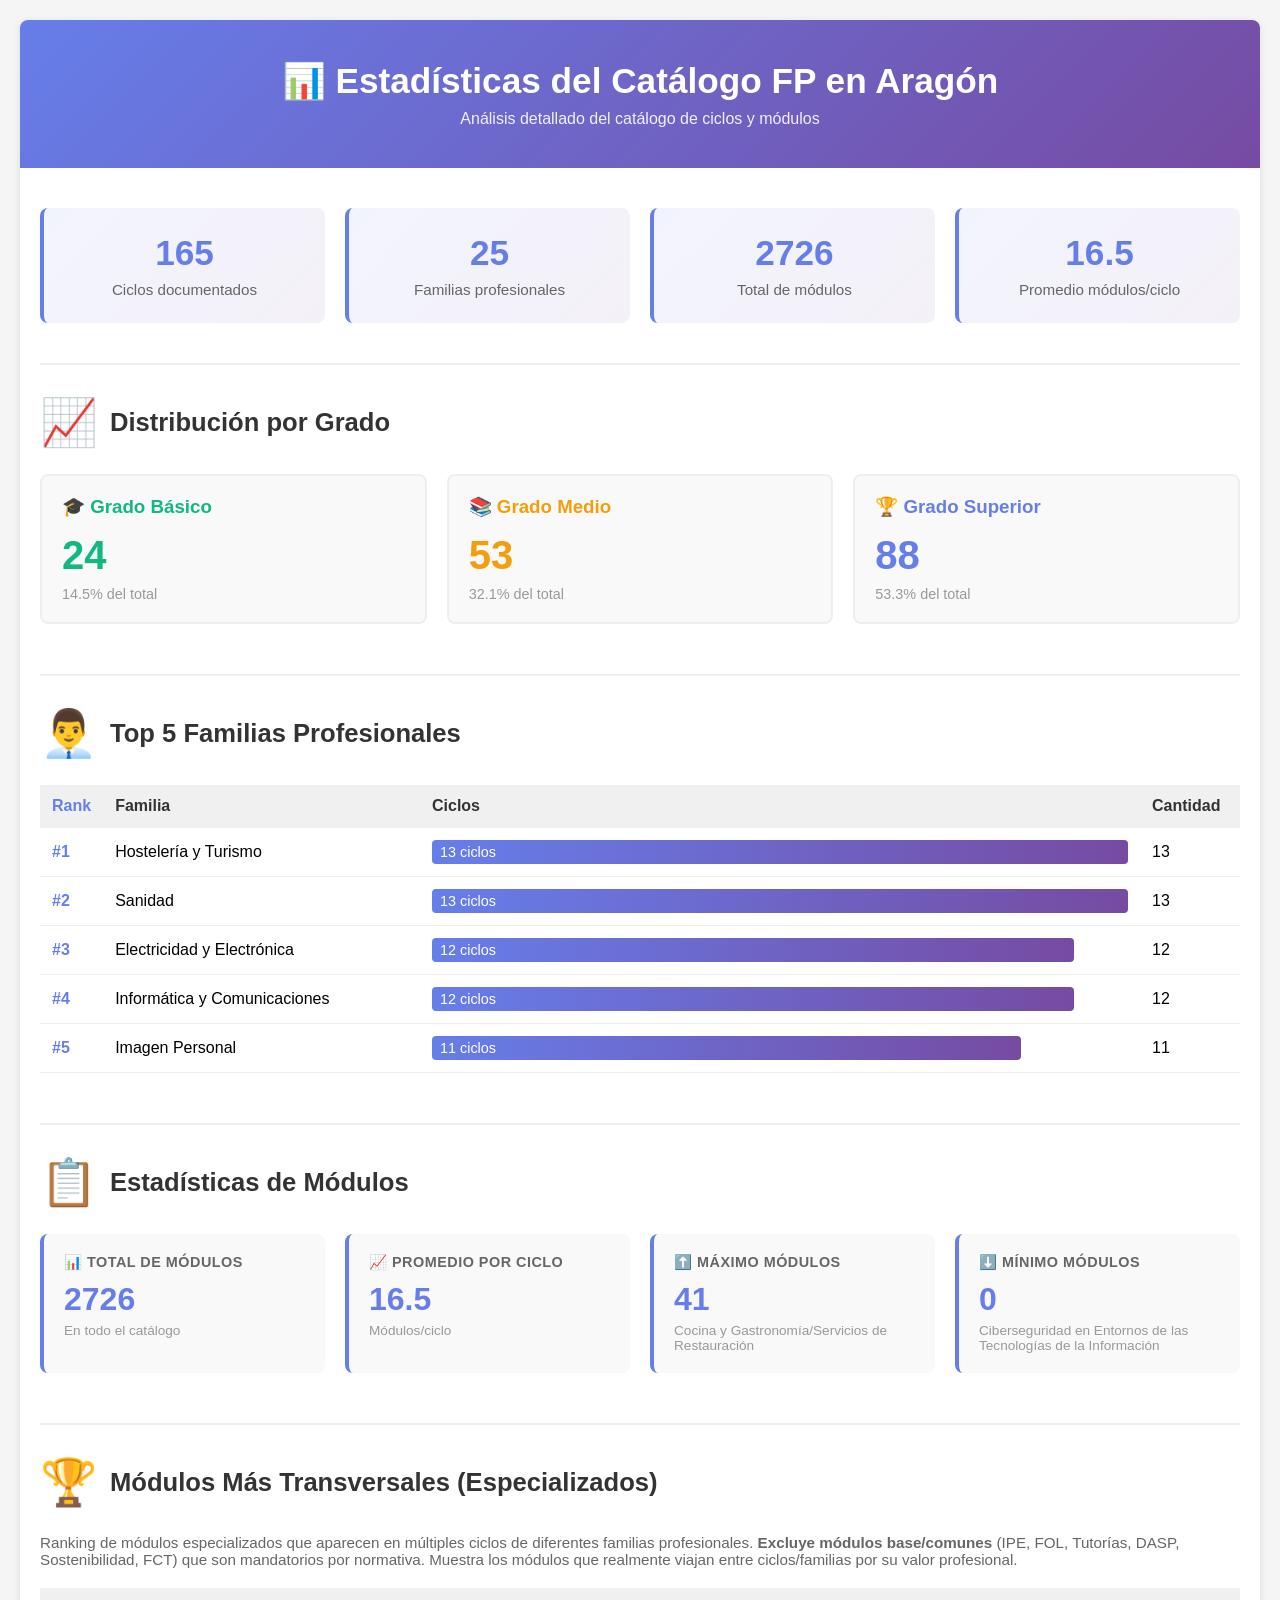
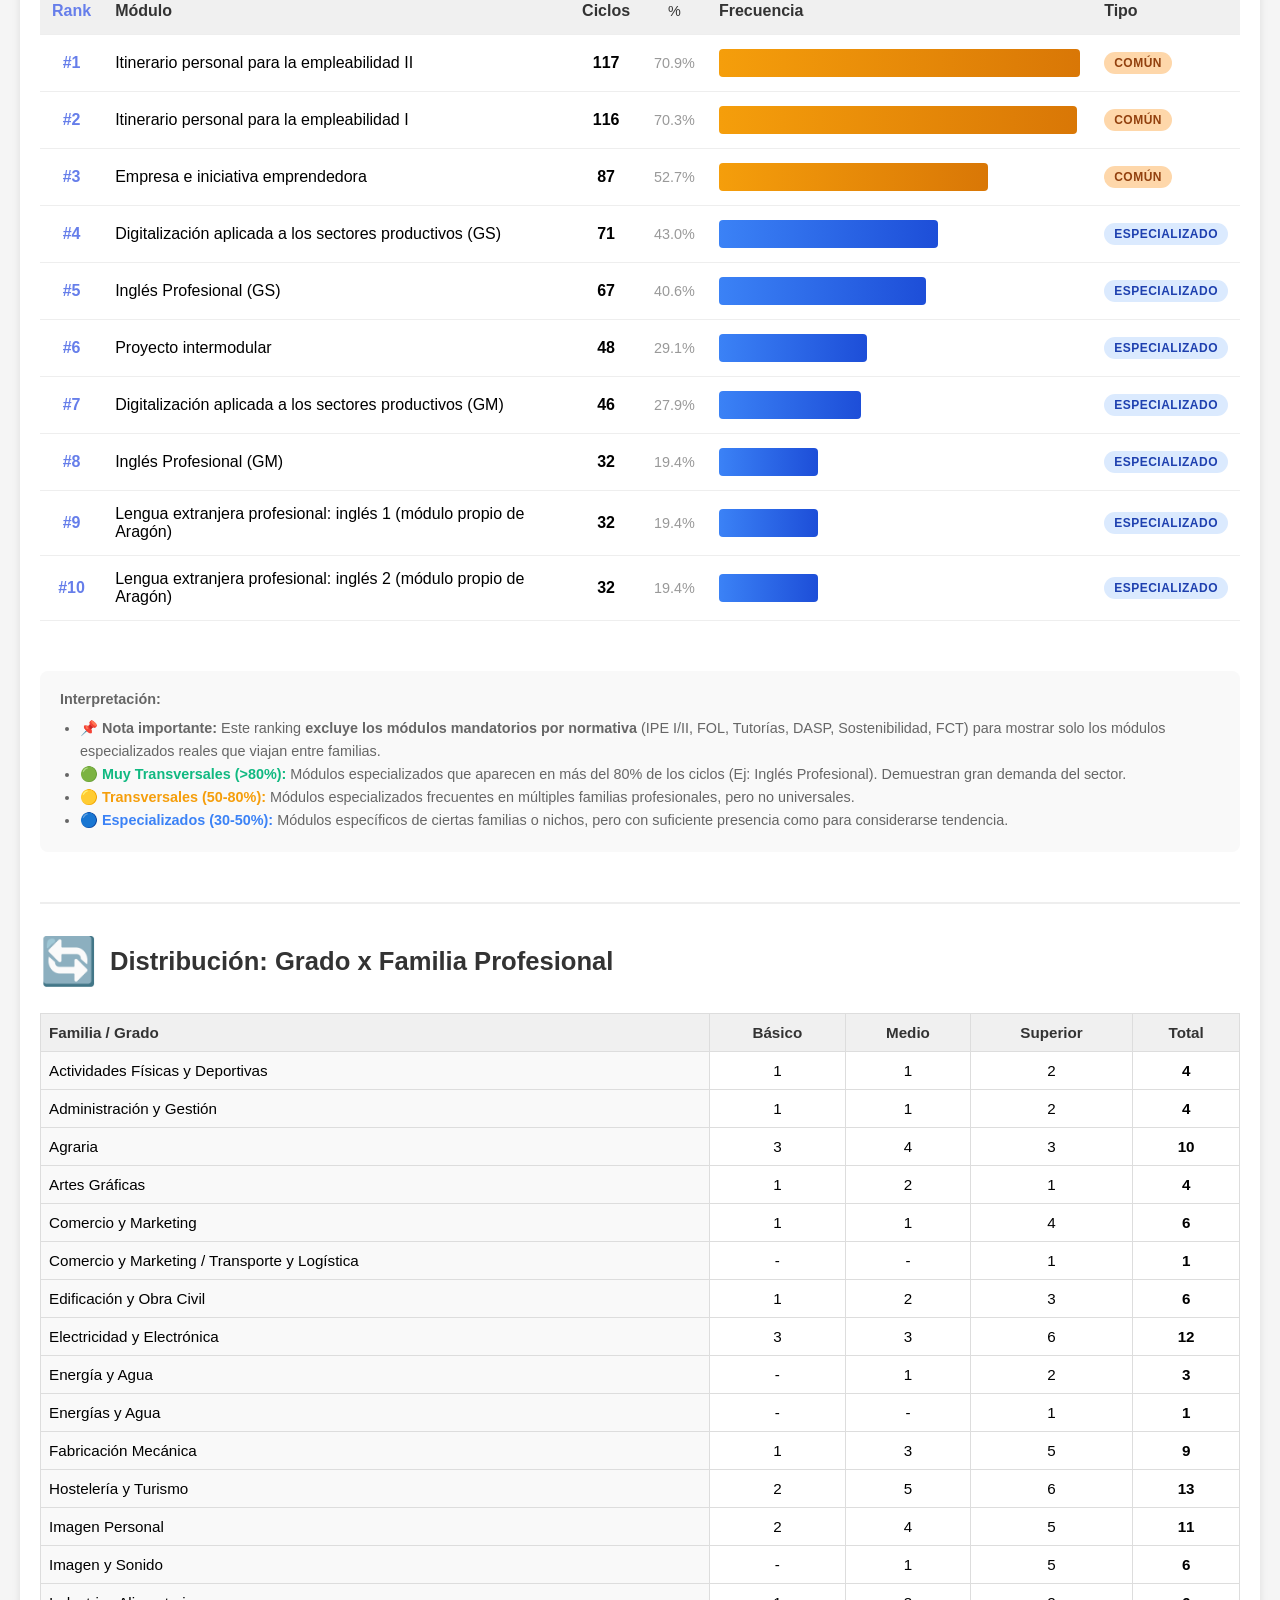
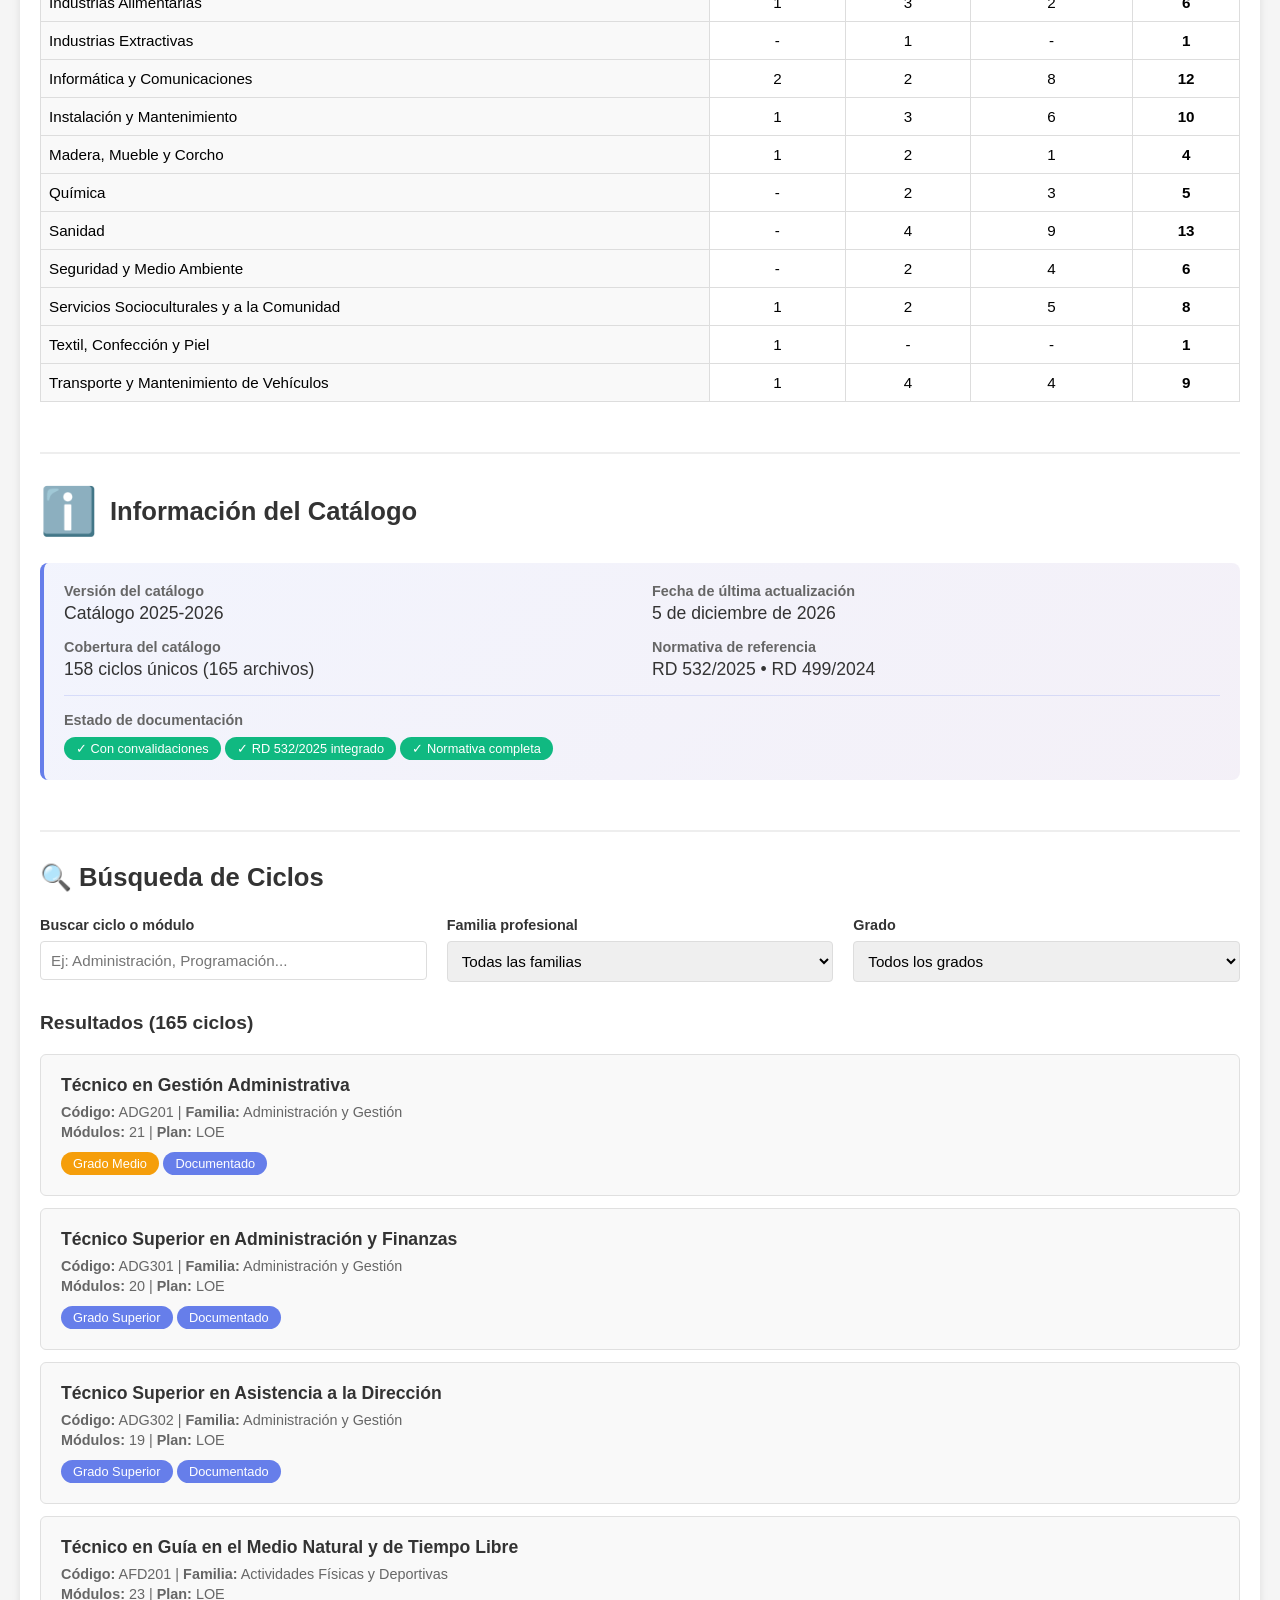
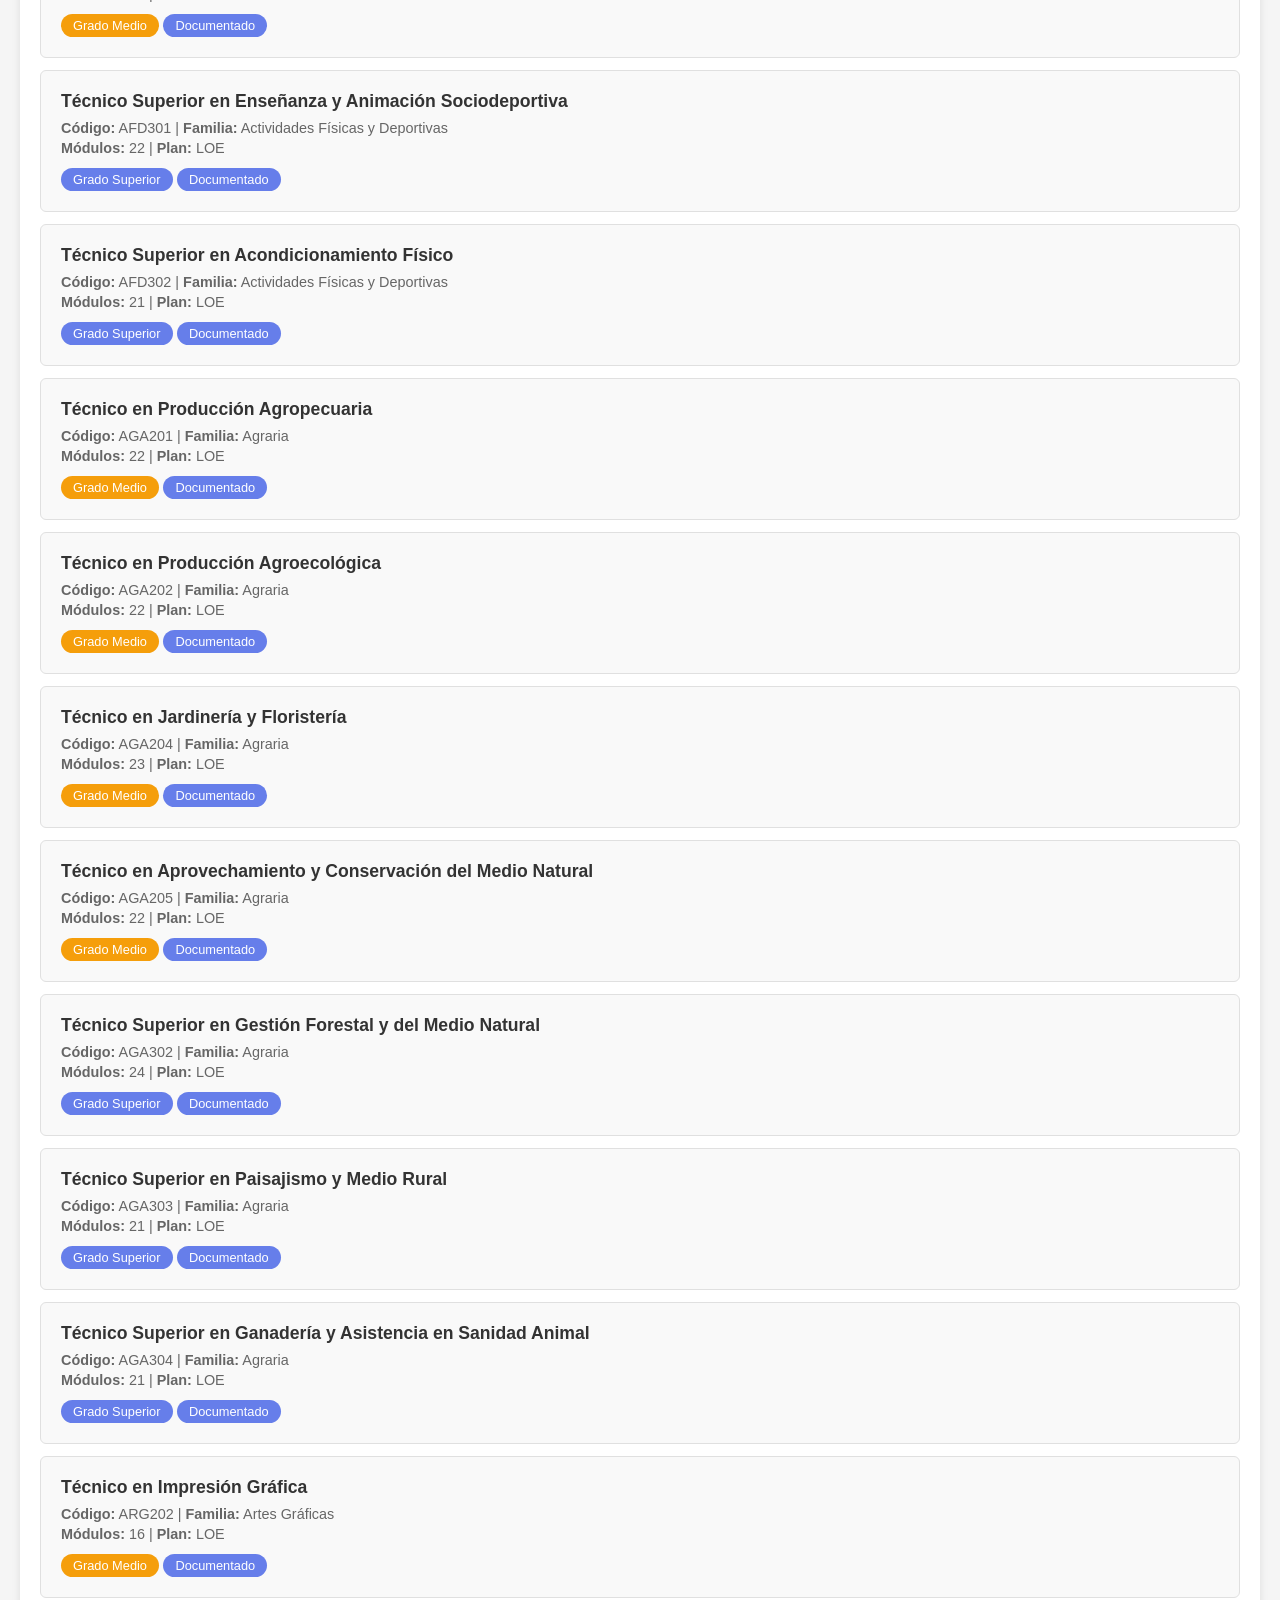
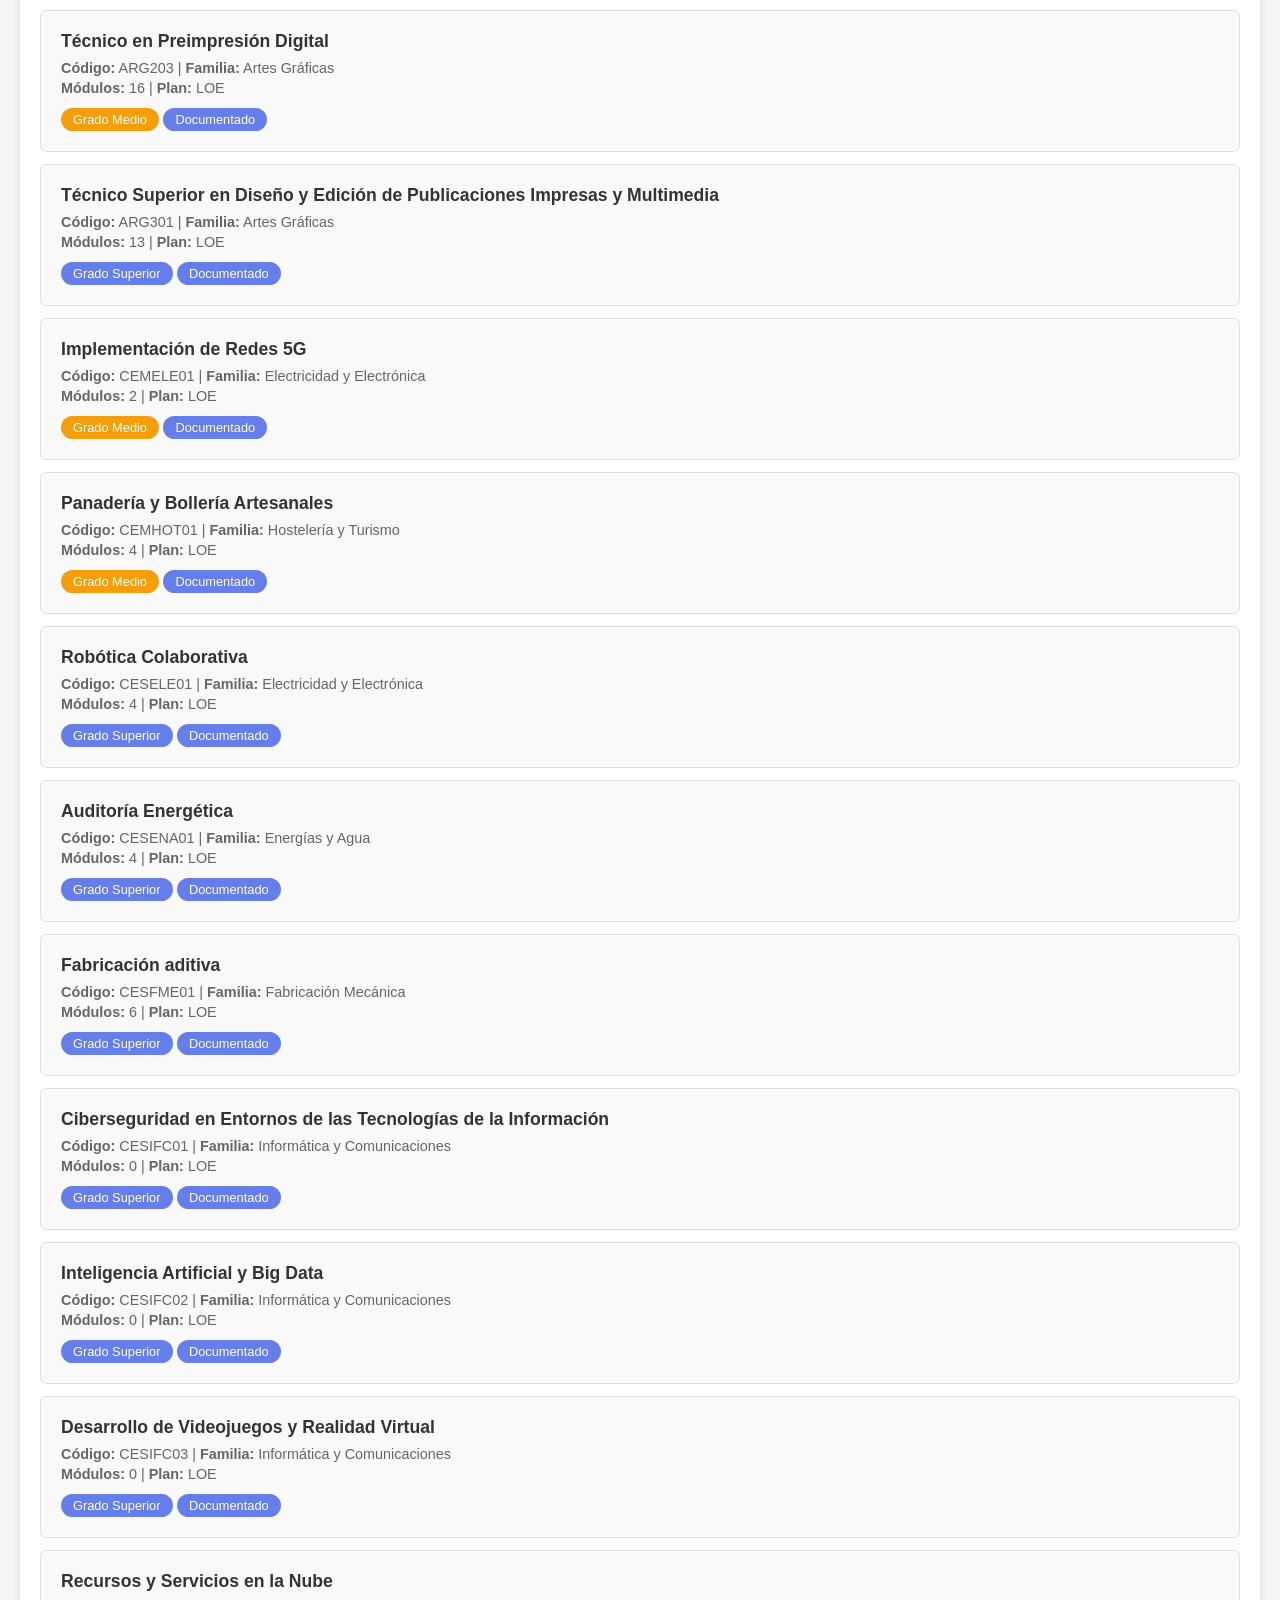
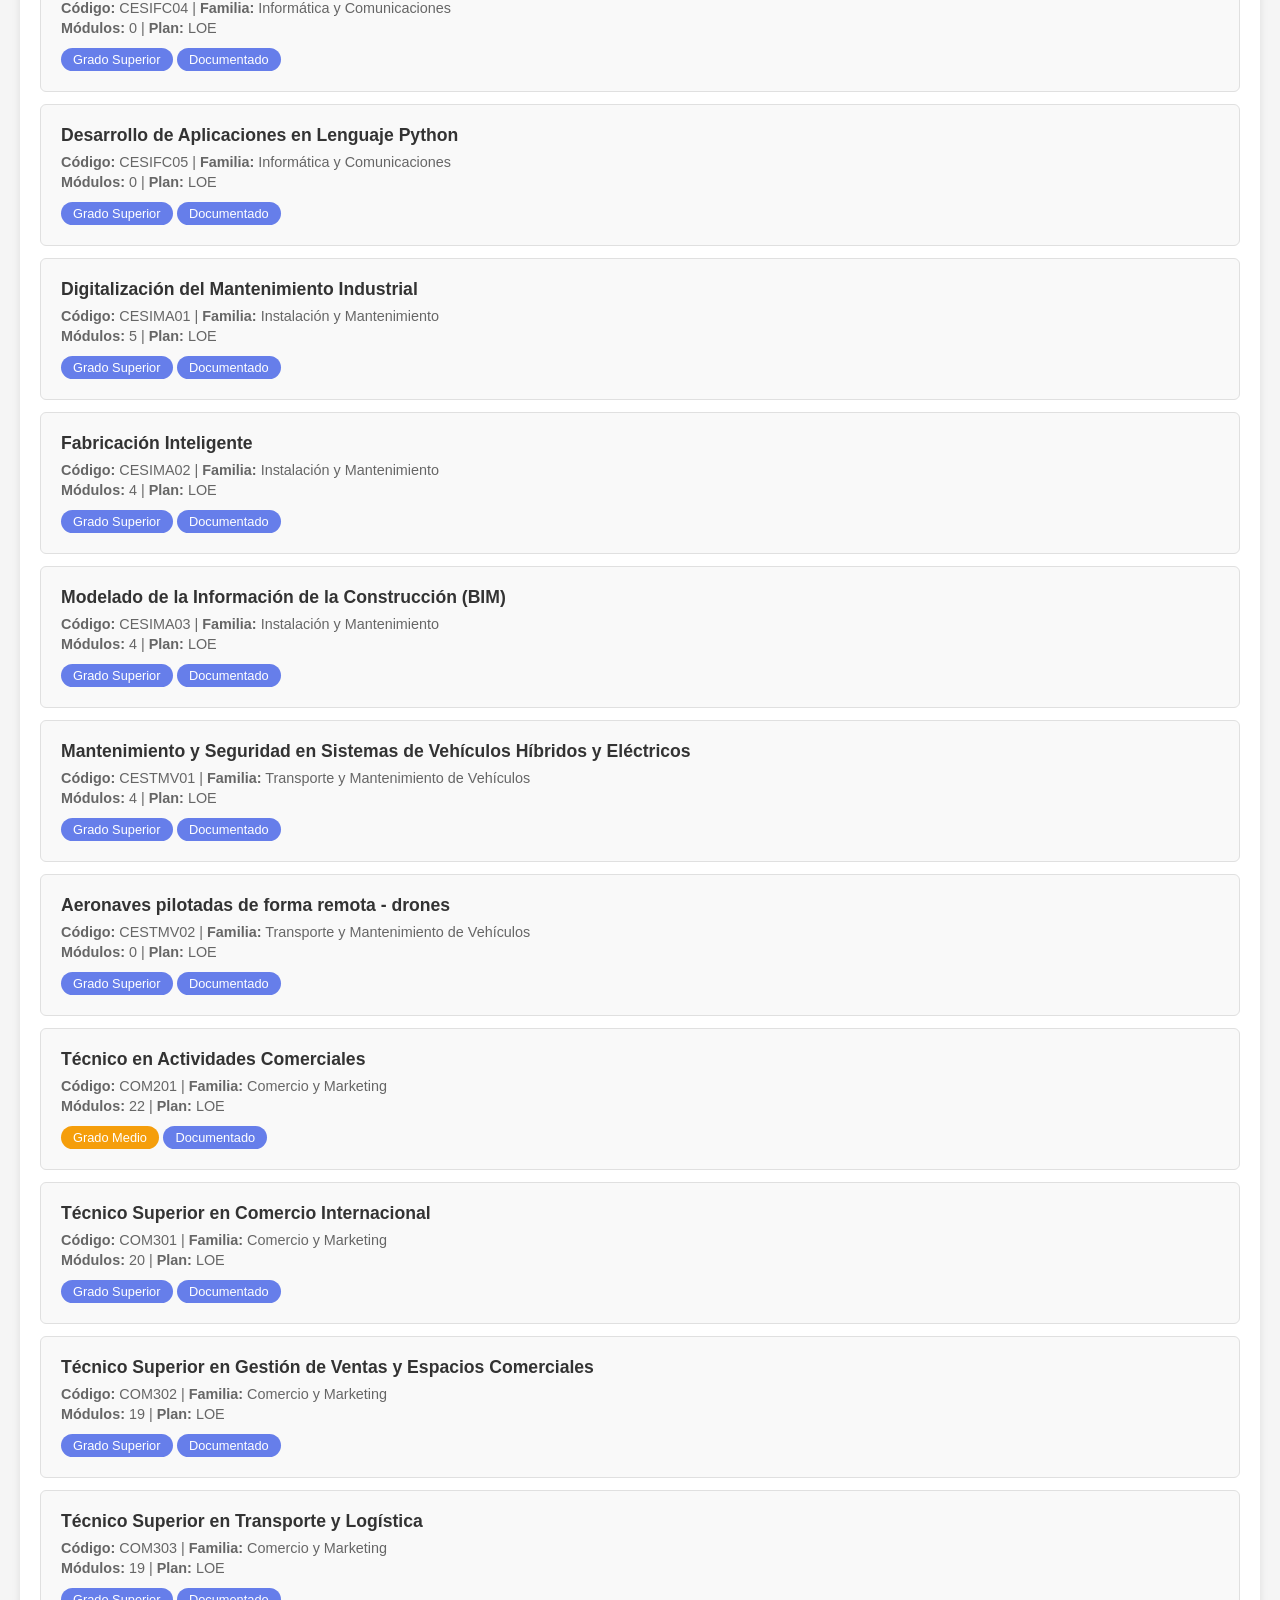
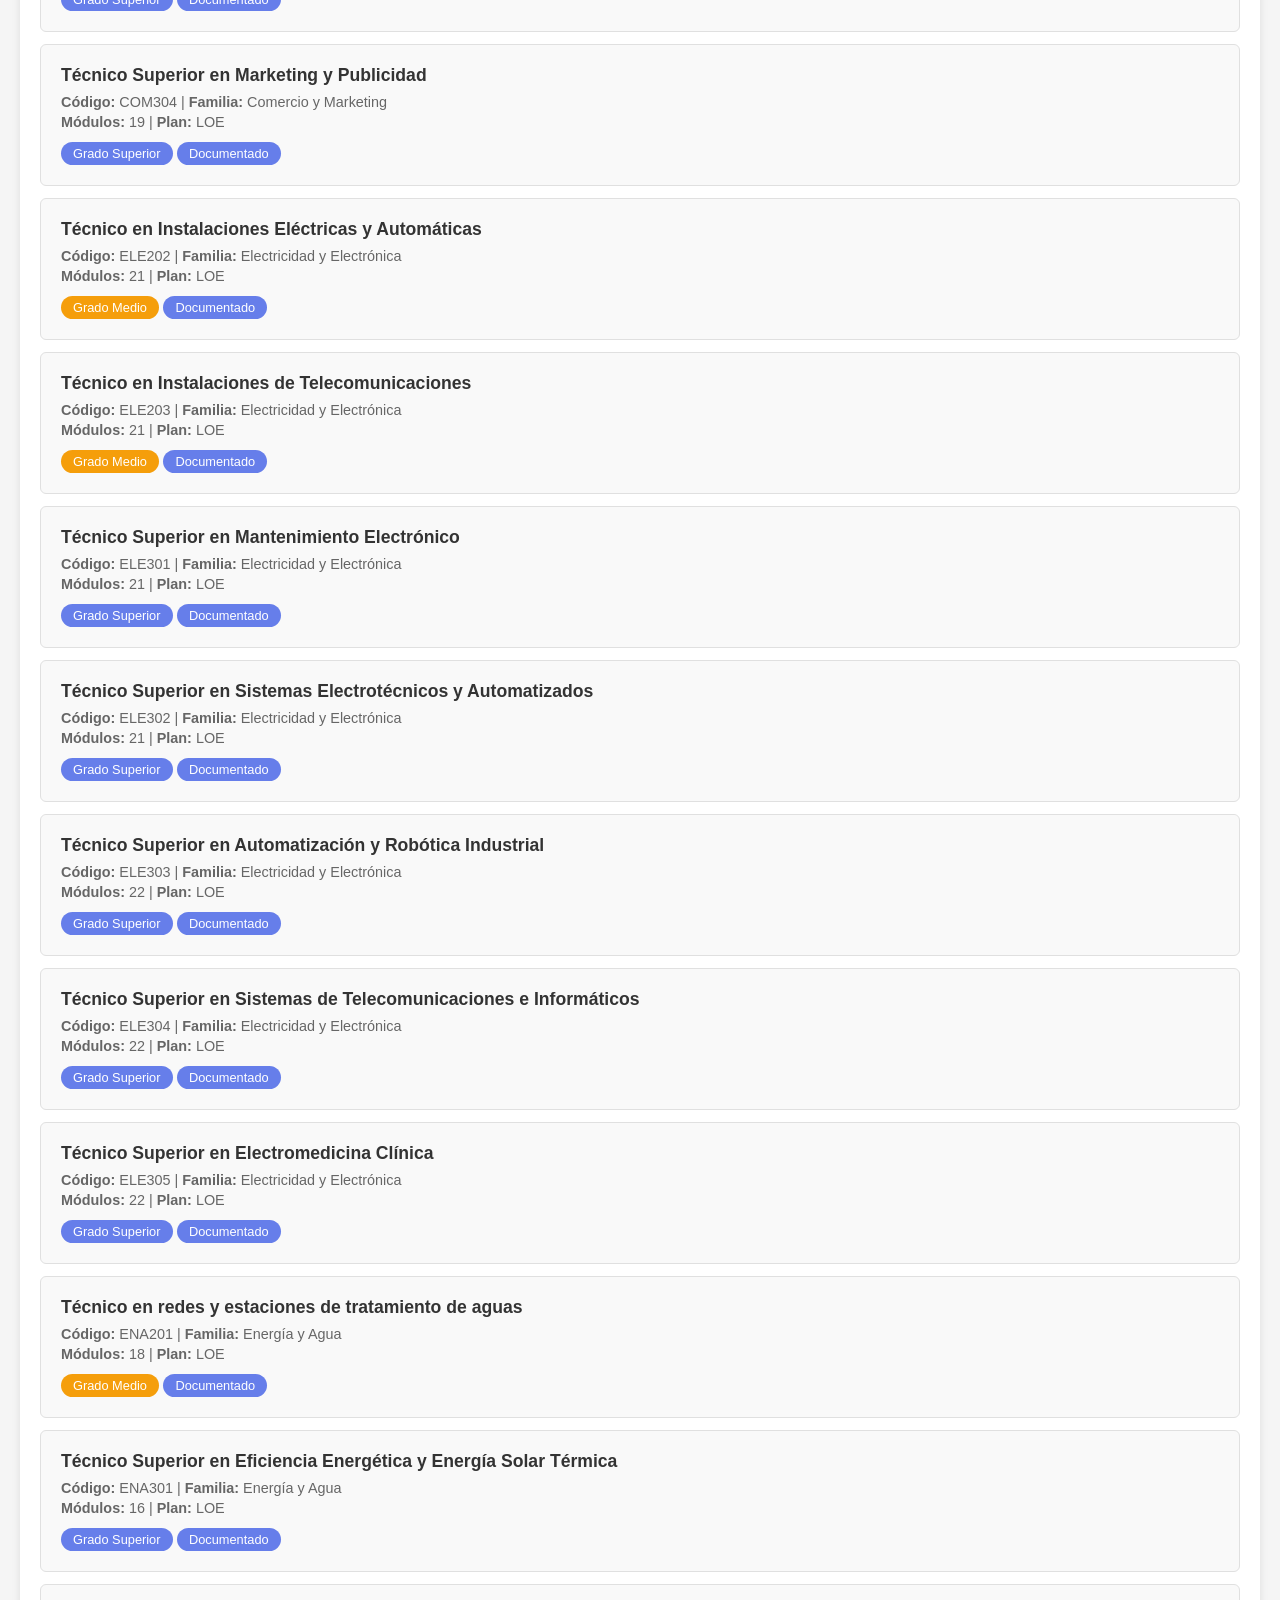
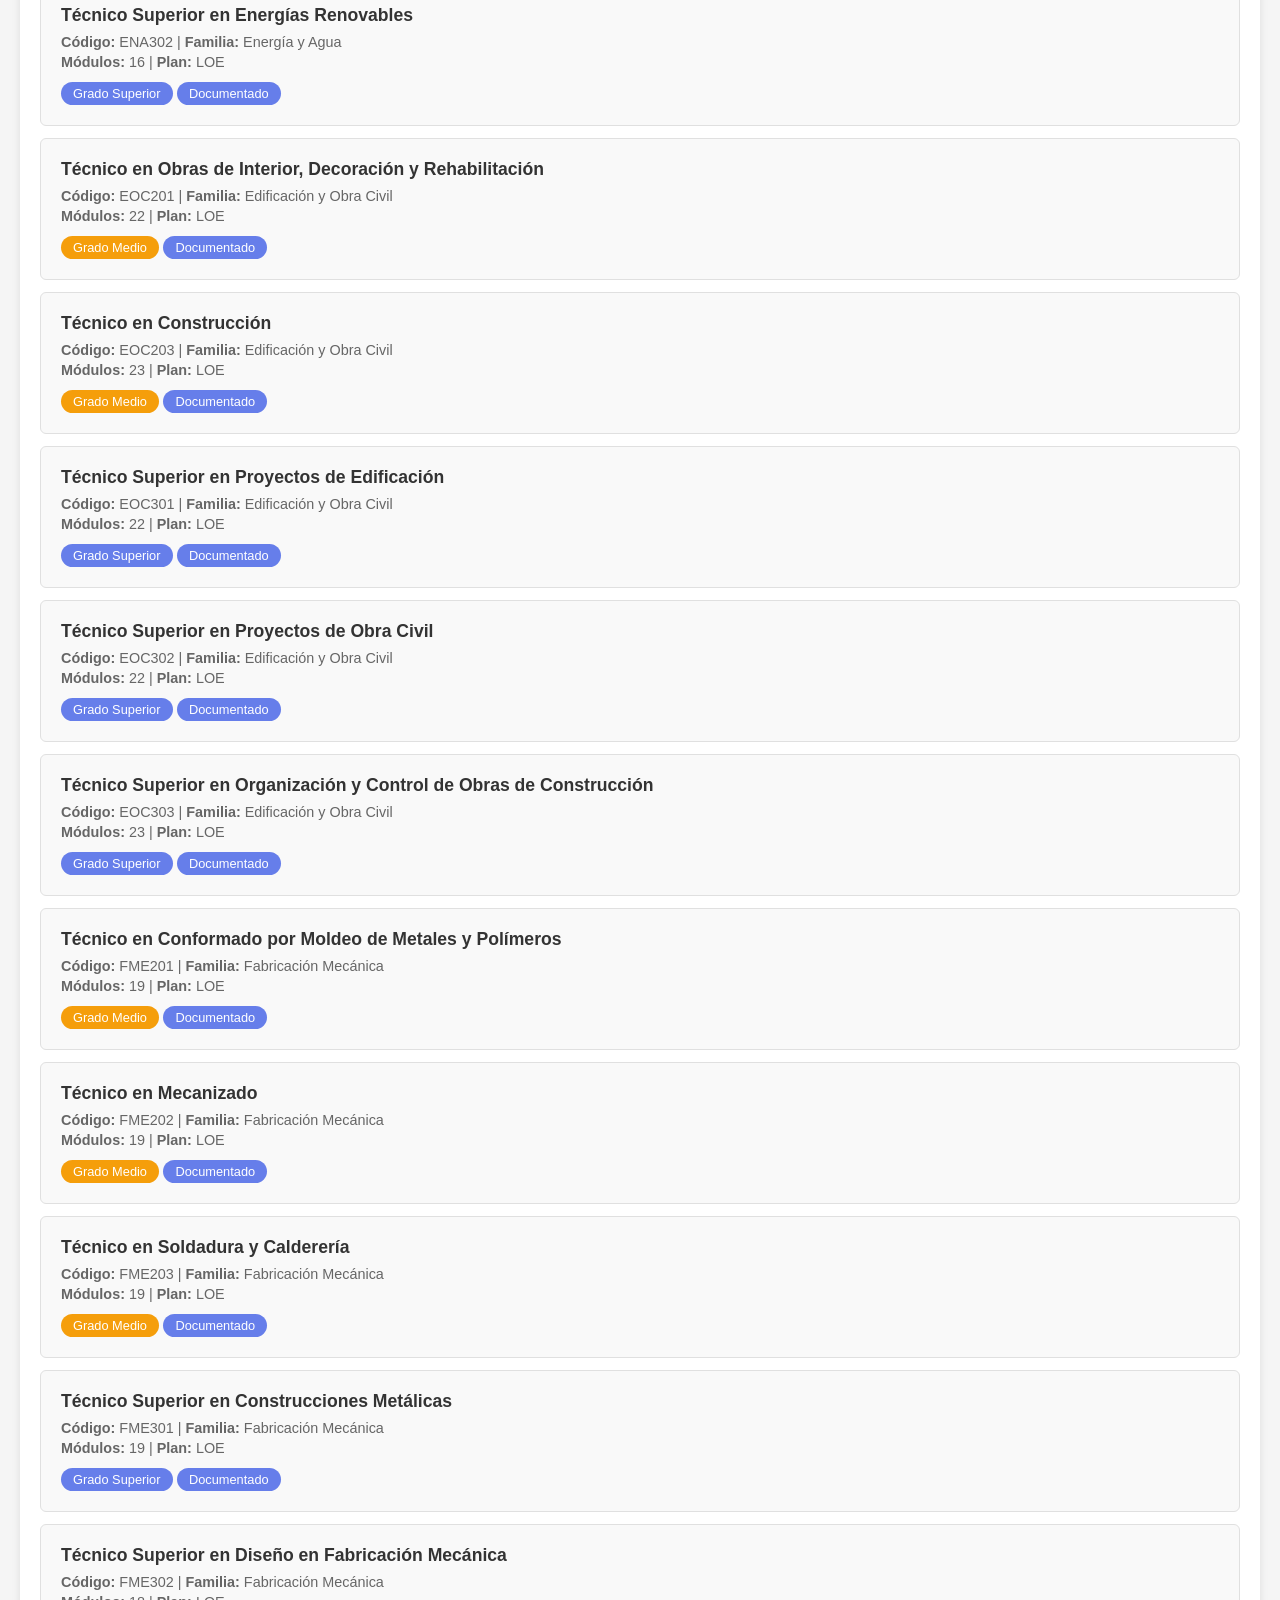
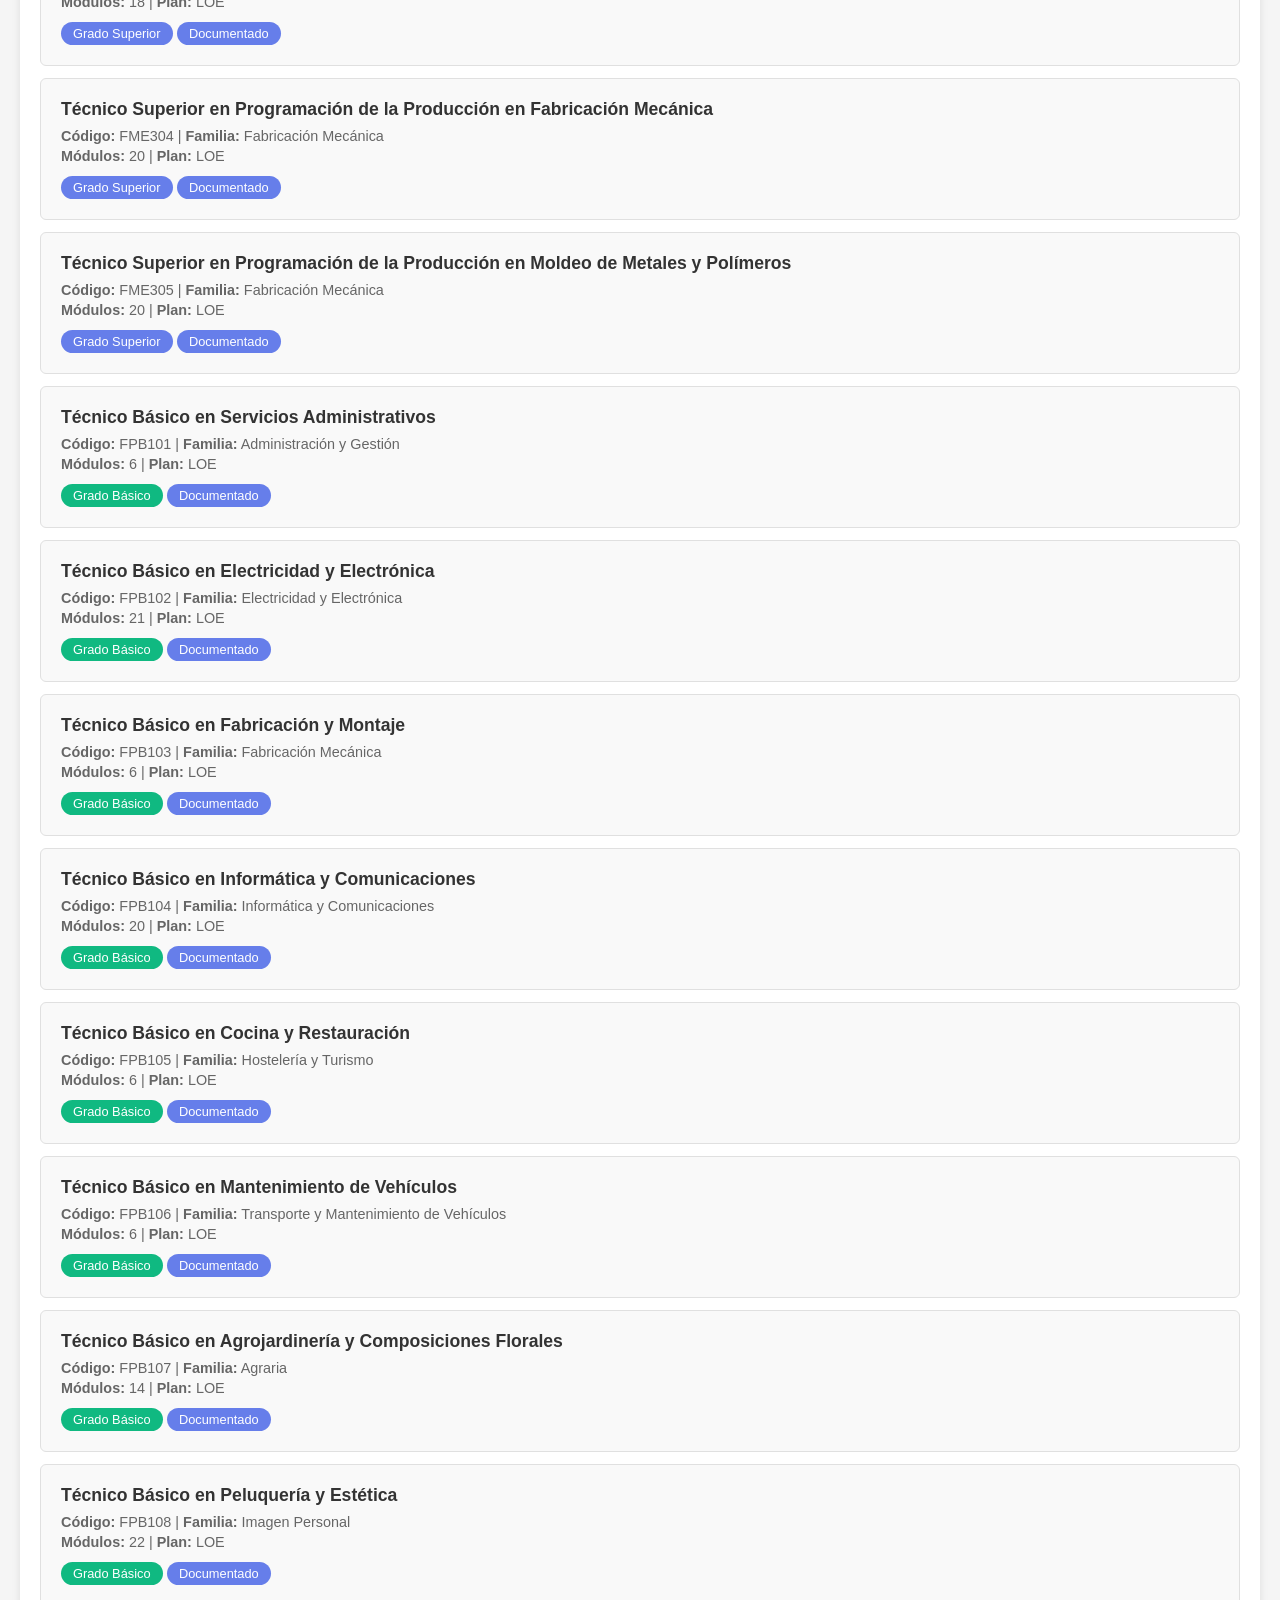
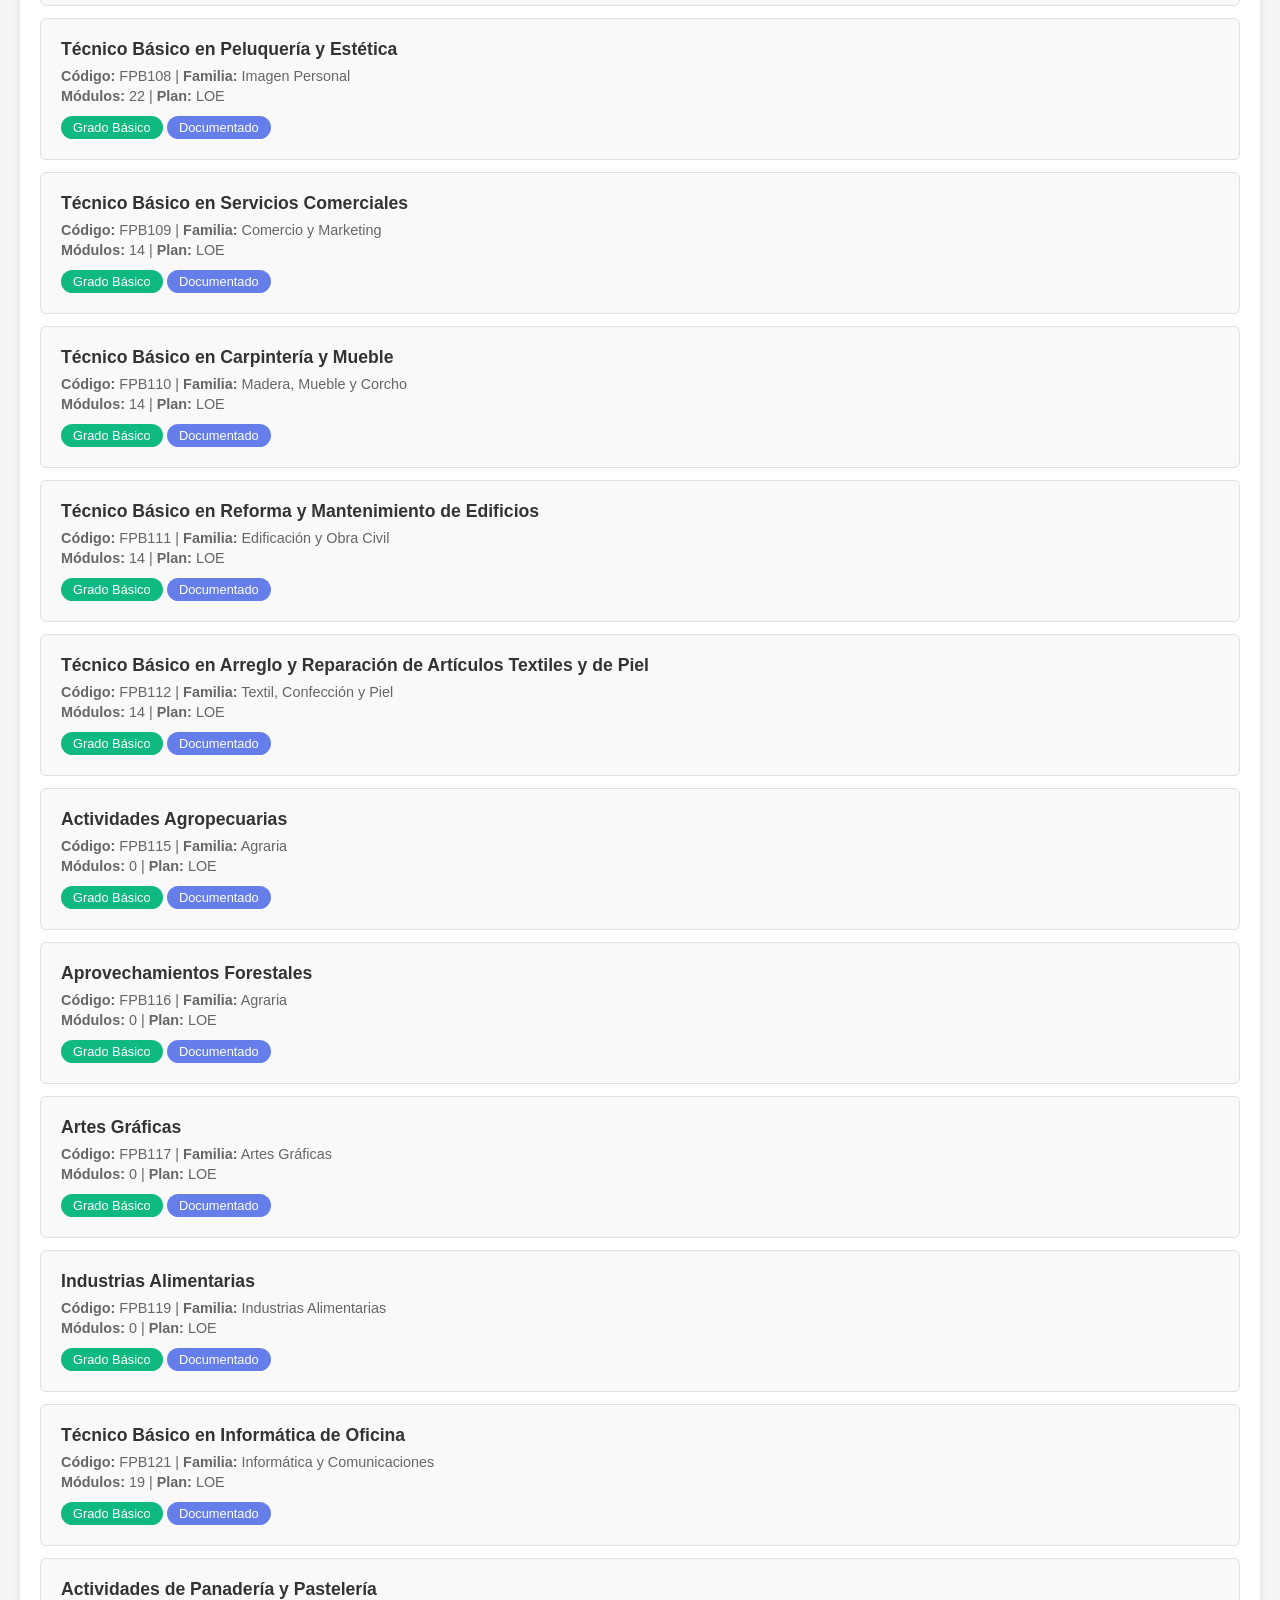
==== estadisticas.html @ 1310114a "Filtrar módulos base en ranking 'Módulos Más Transversales' - Excluir módulos mandatorios por normat" ====
<!DOCTYPE html>
<html lang="es">
<head>
    <meta charset="UTF-8">
    <meta name="viewport" content="width=device-width, initial-scale=1.0">
    <title>Estadísticas del Catálogo FP en Aragón</title>
    <style>
        * { margin: 0; padding: 0; box-sizing: border-box; }
        body {
            font-family: -apple-system, BlinkMacSystemFont, 'Segoe UI', Roboto, sans-serif;
            background: #f5f5f5;
            padding: 20px;
        }
        .container {
            max-width: 1400px;
            margin: 0 auto;
            background: white;
            border-radius: 8px;
            box-shadow: 0 2px 8px rgba(0,0,0,0.1);
        }

        header {
            background: linear-gradient(135deg, #667eea 0%, #764ba2 100%);
            color: white;
            padding: 40px 20px;
            text-align: center;
            border-radius: 8px 8px 0 0;
        }
        header h1 { font-size: 2.2em; margin-bottom: 8px; }
        header p { font-size: 1em; opacity: 0.9; }

        .content {
            padding: 40px 20px;
        }

        /* Estadísticas principales */
        .stats-grid {
            display: grid;
            grid-template-columns: repeat(auto-fit, minmax(180px, 1fr));
            gap: 20px;
            margin-bottom: 40px;
        }

        .stat-card {
            background: linear-gradient(135deg, #667eea15 0%, #764ba215 100%);
            padding: 25px;
            border-radius: 8px;
            border-left: 4px solid #667eea;
            text-align: center;
        }

        .stat-card h3 {
            color: #667eea;
            font-size: 2.2em;
            margin-bottom: 8px;
        }

        .stat-card p {
            color: #666;
            font-size: 0.95em;
        }

        /* Secciones de estadísticas */
        .stats-section {
            margin-bottom: 50px;
            border-top: 2px solid #eee;
            padding-top: 30px;
        }

        .stats-section h2 {
            color: #333;
            margin-bottom: 25px;
            font-size: 1.6em;
            display: flex;
            align-items: center;
            gap: 12px;
        }

        .section-icon {
            font-size: 1.8em;
        }

        /* Grid para estadísticas por grado */
        .grade-stats {
            display: grid;
            grid-template-columns: repeat(auto-fit, minmax(250px, 1fr));
            gap: 20px;
            margin-bottom: 30px;
        }

        .grade-card {
            background: #f9f9f9;
            padding: 20px;
            border-radius: 8px;
            border: 2px solid #eee;
        }

        .grade-card h3 {
            margin-bottom: 15px;
            display: flex;
            align-items: center;
            gap: 10px;
        }

        .grade-card.basic h3 { color: #10b981; }
        .grade-card.medium h3 { color: #f59e0b; }
        .grade-card.superior h3 { color: #667eea; }

        .grade-count {
            font-size: 2.5em;
            font-weight: bold;
            margin-bottom: 8px;
        }

        .grade-card.basic .grade-count { color: #10b981; }
        .grade-card.medium .grade-count { color: #f59e0b; }
        .grade-card.superior .grade-count { color: #667eea; }

        .percentage {
            color: #999;
            font-size: 0.9em;
        }

        /* Tabla de familias */
        .families-table {
            width: 100%;
            border-collapse: collapse;
            margin-bottom: 30px;
        }

        .families-table th,
        .families-table td {
            padding: 12px;
            text-align: left;
            border-bottom: 1px solid #eee;
        }

        .families-table th {
            background: #f0f0f0;
            font-weight: 600;
            color: #333;
        }

        .families-table tr:hover {
            background: #f9f9f9;
        }

        .families-table .rank {
            font-weight: bold;
            color: #667eea;
            width: 40px;
        }

        .families-table .bar {
            background: linear-gradient(90deg, #667eea 0%, #764ba2 100%);
            height: 24px;
            border-radius: 4px;
            display: inline-block;
            color: white;
            padding: 0 8px;
            line-height: 24px;
            font-size: 0.9em;
            font-weight: 500;
        }

        /* Tabla de estadísticas de módulos */
        .modules-stats {
            display: grid;
            grid-template-columns: repeat(auto-fit, minmax(220px, 1fr));
            gap: 20px;
            margin-bottom: 30px;
        }

        .module-stat {
            background: #f9f9f9;
            padding: 20px;
            border-radius: 8px;
            border-left: 4px solid #667eea;
        }

        .module-stat h4 {
            color: #666;
            font-size: 0.9em;
            margin-bottom: 10px;
            text-transform: uppercase;
            letter-spacing: 0.5px;
        }

        .module-stat .value {
            font-size: 2em;
            font-weight: bold;
            color: #667eea;
            margin-bottom: 5px;
        }

        .module-stat .detail {
            color: #999;
            font-size: 0.85em;
        }

        /* Tabla de módulos transversales */
        .transversal-modules-table {
            width: 100%;
            border-collapse: collapse;
            margin-bottom: 30px;
        }

        .transversal-modules-table th,
        .transversal-modules-table td {
            padding: 14px 12px;
            text-align: left;
            border-bottom: 1px solid #eee;
        }

        .transversal-modules-table th {
            background: #f0f0f0;
            font-weight: 600;
            color: #333;
            position: sticky;
            top: 0;
        }

        .transversal-modules-table tr:hover {
            background: #f9f9f9;
        }

        .transversal-modules-table .rank {
            font-weight: bold;
            color: #667eea;
            width: 50px;
            text-align: center;
        }

        .transversal-modules-table .module-name {
            font-weight: 500;
            max-width: 400px;
        }

        .transversal-modules-table .count {
            text-align: center;
            font-weight: 600;
            width: 100px;
        }

        .transversal-modules-table .percentage {
            text-align: center;
            width: 100px;
            font-weight: 500;
        }

        .module-bar-container {
            display: flex;
            align-items: center;
            gap: 8px;
            width: 100%;
            min-width: 200px;
        }

        .module-bar {
            height: 28px;
            border-radius: 4px;
            display: inline-flex;
            align-items: center;
            justify-content: center;
            color: white;
            font-size: 0.9em;
            font-weight: 500;
            min-width: 60px;
            transition: all 0.3s;
        }

        .module-bar:hover {
            transform: scaleX(1.05);
            box-shadow: 0 2px 8px rgba(0, 0, 0, 0.15);
        }

        .module-bar.very-common {
            background: linear-gradient(90deg, #10b981 0%, #059669 100%);
        }

        .module-bar.common {
            background: linear-gradient(90deg, #f59e0b 0%, #d97706 100%);
        }

        .module-bar.specialized {
            background: linear-gradient(90deg, #3b82f6 0%, #1d4ed8 100%);
        }

        .frequency-badge {
            display: inline-block;
            padding: 4px 10px;
            border-radius: 12px;
            font-size: 0.75em;
            font-weight: 600;
            text-transform: uppercase;
            letter-spacing: 0.5px;
        }

        .frequency-badge.mandatory {
            background: #dcfce7;
            color: #166534;
        }

        .frequency-badge.common {
            background: #fed7aa;
            color: #92400e;
        }

        .frequency-badge.optional {
            background: #dbeafe;
            color: #1e40af;
        }

        /* Tabla de distribución grado x familia */
        .distribution-table {
            width: 100%;
            border-collapse: collapse;
            font-size: 0.95em;
            overflow-x: auto;
        }

        .distribution-table th,
        .distribution-table td {
            padding: 10px 8px;
            text-align: center;
            border: 1px solid #ddd;
        }

        .distribution-table th {
            background: #f0f0f0;
            font-weight: 600;
            color: #333;
        }

        .distribution-table .family-name {
            text-align: left;
            font-weight: 500;
            background: #f9f9f9;
        }

        .distribution-table td:hover {
            background: #f5f5f5;
        }

        /* Tabla de normativa */
        .compliance-table {
            width: 100%;
            border-collapse: collapse;
        }

        .compliance-table th,
        .compliance-table td {
            padding: 12px;
            text-align: left;
            border-bottom: 1px solid #eee;
        }

        .compliance-table th {
            background: #f0f0f0;
            font-weight: 600;
            color: #333;
        }

        .compliance-table .count {
            font-weight: bold;
            color: #667eea;
            font-size: 1.1em;
        }

        .compliance-table .percentage {
            color: #999;
            font-size: 0.9em;
        }

        /* Info del catálogo */
        .catalog-info {
            background: linear-gradient(135deg, #667eea15 0%, #764ba215 100%);
            padding: 20px;
            border-radius: 8px;
            border-left: 4px solid #667eea;
        }

        .info-row {
            display: grid;
            grid-template-columns: 1fr 1fr;
            gap: 20px;
            margin-bottom: 15px;
        }

        .info-item {
            display: flex;
            flex-direction: column;
        }

        .info-label {
            color: #666;
            font-size: 0.9em;
            margin-bottom: 4px;
            font-weight: 600;
        }

        .info-value {
            color: #333;
            font-size: 1.1em;
            font-weight: 500;
        }

        .badge {
            display: inline-block;
            background: #667eea;
            color: white;
            padding: 4px 12px;
            border-radius: 16px;
            font-size: 0.8em;
            margin-top: 8px;
            width: fit-content;
        }

        .badge.basic { background: #10b981; }
        .badge.medium { background: #f59e0b; }
        .badge.superior { background: #667eea; }

        .badge.complete { background: #10b981; }
        .badge.partial { background: #f59e0b; }
        .badge.missing { background: #ef4444; }

        /* Búsqueda */
        .search-section {
            border-top: 2px solid #eee;
            padding-top: 30px;
            margin-top: 50px;
        }

        .search-section h2 {
            color: #333;
            margin-bottom: 25px;
            font-size: 1.6em;
        }

        .search-filters {
            display: grid;
            grid-template-columns: repeat(auto-fit, minmax(200px, 1fr));
            gap: 20px;
            margin-bottom: 30px;
        }

        .filter-group {
            display: flex;
            flex-direction: column;
        }

        .filter-group label {
            font-weight: 600;
            margin-bottom: 8px;
            color: #333;
            font-size: 0.9em;
        }

        .filter-group input,
        .filter-group select {
            padding: 10px;
            border: 1px solid #ddd;
            border-radius: 4px;
            font-size: 0.95em;
        }

        .filter-group input:focus,
        .filter-group select:focus {
            outline: none;
            border-color: #667eea;
            box-shadow: 0 0 0 3px rgba(102, 126, 234, 0.1);
        }

        .results-section {
            margin-top: 30px;
        }

        .results-section h3 {
            color: #333;
            margin-bottom: 20px;
            font-size: 1.2em;
        }

        .cycle-card {
            background: #f9f9f9;
            border: 1px solid #e0e0e0;
            border-radius: 6px;
            padding: 20px;
            margin-bottom: 12px;
            transition: all 0.3s;
        }

        .cycle-card:hover {
            box-shadow: 0 2px 8px rgba(102, 126, 234, 0.15);
            border-color: #667eea;
        }

        .cycle-card h4 {
            color: #333;
            margin-bottom: 8px;
            font-size: 1.1em;
        }

        .cycle-card p {
            color: #666;
            font-size: 0.9em;
            margin-bottom: 4px;
        }

        footer {
            background: #f8f9fa;
            padding: 20px;
            text-align: center;
            color: #666;
            font-size: 0.85em;
            border-top: 1px solid #eee;
            border-radius: 0 0 8px 8px;
        }

        @media (max-width: 768px) {
            .info-row {
                grid-template-columns: 1fr;
            }

            .distribution-table {
                font-size: 0.8em;
            }

            .distribution-table th,
            .distribution-table td {
                padding: 6px 4px;
            }
        }
    </style>
</head>
<body>
    <div class="container">
        <header>
            <h1>📊 Estadísticas del Catálogo FP en Aragón</h1>
            <p>Análisis detallado del catálogo de ciclos y módulos</p>
        </header>

        <div class="content">
            <!-- Estadísticas principales -->
            <div class="stats-grid">
                <div class="stat-card">
                    <h3 id="totalCycles">0</h3>
                    <p>Ciclos documentados</p>
                </div>
                <div class="stat-card">
                    <h3 id="totalFamilies">0</h3>
                    <p>Familias profesionales</p>
                </div>
                <div class="stat-card">
                    <h3 id="totalModules">0</h3>
                    <p>Total de módulos</p>
                </div>
                <div class="stat-card">
                    <h3 id="avgModules">0</h3>
                    <p>Promedio módulos/ciclo</p>
                </div>
            </div>

            <!-- Distribución por grado -->
            <div class="stats-section">
                <h2><span class="section-icon">📈</span>Distribución por Grado</h2>
                <div class="grade-stats" id="gradeStats"></div>
            </div>

            <!-- Top 5 Familias -->
            <div class="stats-section">
                <h2><span class="section-icon">👨‍💼</span>Top 5 Familias Profesionales</h2>
                <table class="families-table" id="familiesTable">
                    <thead>
                        <tr>
                            <th class="rank">Rank</th>
                            <th>Familia</th>
                            <th style="width: 60%;">Ciclos</th>
                            <th style="width: 100px;">Cantidad</th>
                        </tr>
                    </thead>
                    <tbody id="familiesList"></tbody>
                </table>
            </div>

            <!-- Estadísticas de módulos -->
            <div class="stats-section">
                <h2><span class="section-icon">📋</span>Estadísticas de Módulos</h2>
                <div class="modules-stats" id="modulesStats"></div>
            </div>

            <!-- Módulos más transversales -->
            <div class="stats-section">
                <h2><span class="section-icon">🏆</span>Módulos Más Transversales (Especializados)</h2>
                <p style="color: #666; margin-bottom: 20px; font-size: 0.95em;">
                    Ranking de módulos especializados que aparecen en múltiples ciclos de diferentes familias profesionales. <strong>Excluye módulos base/comunes</strong> (IPE, FOL, Tutorías, DASP, Sostenibilidad, FCT) que son mandatorios por normativa. Muestra los módulos que realmente viajan entre ciclos/familias por su valor profesional.
                </p>
                <div style="overflow-x: auto;">
                    <table class="transversal-modules-table" id="transversalModulesTable">
                        <thead>
                            <tr>
                                <th class="rank">Rank</th>
                                <th style="width: 45%;">Módulo</th>
                                <th class="count">Ciclos</th>
                                <th class="percentage">%</th>
                                <th style="width: 35%;">Frecuencia</th>
                                <th>Tipo</th>
                            </tr>
                        </thead>
                        <tbody id="transversalModulesList"></tbody>
                    </table>
                </div>
                <div style="background: #f9f9f9; padding: 20px; border-radius: 8px; margin-top: 20px; font-size: 0.9em; color: #666;">
                    <p><strong>Interpretación:</strong></p>
                    <ul style="margin-left: 20px; margin-top: 10px; line-height: 1.6;">
                        <li><strong>📌 Nota importante:</strong> Este ranking <strong>excluye los módulos mandatorios por normativa</strong> (IPE I/II, FOL, Tutorías, DASP, Sostenibilidad, FCT) para mostrar solo los módulos especializados reales que viajan entre familias.</li>
                        <li><strong style="color: #10b981;">🟢 Muy Transversales (>80%):</strong> Módulos especializados que aparecen en más del 80% de los ciclos (Ej: Inglés Profesional). Demuestran gran demanda del sector.</li>
                        <li><strong style="color: #f59e0b;">🟡 Transversales (50-80%):</strong> Módulos especializados frecuentes en múltiples familias profesionales, pero no universales.</li>
                        <li><strong style="color: #3b82f6;">🔵 Especializados (30-50%):</strong> Módulos específicos de ciertas familias o nichos, pero con suficiente presencia como para considerarse tendencia.</li>
                    </ul>
                </div>
            </div>

            <!-- Distribución grado x familia -->
            <div class="stats-section">
                <h2><span class="section-icon">🔄</span>Distribución: Grado x Familia Profesional</h2>
                <div style="overflow-x: auto;">
                    <table class="distribution-table" id="distributionTable">
                        <thead>
                            <tr>
                                <th style="text-align: left;">Familia / Grado</th>
                                <th>Básico</th>
                                <th>Medio</th>
                                <th>Superior</th>
                                <th><strong>Total</strong></th>
                            </tr>
                        </thead>
                        <tbody id="distributionList"></tbody>
                    </table>
                </div>
            </div>

            <!-- Información del catálogo -->
            <div class="stats-section">
                <h2><span class="section-icon">ℹ️</span>Información del Catálogo</h2>
                <div class="catalog-info">
                    <div class="info-row">
                        <div class="info-item">
                            <span class="info-label">Versión del catálogo</span>
                            <span class="info-value">Catálogo 2025-2026</span>
                        </div>
                        <div class="info-item">
                            <span class="info-label">Fecha de última actualización</span>
                            <span class="info-value" id="updateDate">-</span>
                        </div>
                    </div>
                    <div class="info-row">
                        <div class="info-item">
                            <span class="info-label">Cobertura del catálogo</span>
                            <span class="info-value">158 ciclos únicos (165 archivos)</span>
                        </div>
                        <div class="info-item">
                            <span class="info-label">Normativa de referencia</span>
                            <span class="info-value">RD 532/2025 • RD 499/2024</span>
                        </div>
                    </div>
                    <div style="margin-top: 15px; padding-top: 15px; border-top: 1px solid rgba(102, 126, 234, 0.2);">
                        <span class="info-label">Estado de documentación</span>
                        <div>
                            <span class="badge complete">✓ Con convalidaciones</span>
                            <span class="badge complete">✓ RD 532/2025 integrado</span>
                            <span class="badge complete">✓ Normativa completa</span>
                        </div>
                    </div>
                </div>
            </div>

            <!-- Búsqueda de ciclos -->
            <div class="search-section">
                <h2>🔍 Búsqueda de Ciclos</h2>

                <div class="search-filters">
                    <div class="filter-group">
                        <label>Buscar ciclo o módulo</label>
                        <input type="text" id="searchInput" placeholder="Ej: Administración, Programación...">
                    </div>
                    <div class="filter-group">
                        <label>Familia profesional</label>
                        <select id="familyFilter">
                            <option value="">Todas las familias</option>
                        </select>
                    </div>
                    <div class="filter-group">
                        <label>Grado</label>
                        <select id="gradeFilter">
                            <option value="">Todos los grados</option>
                            <option value="basico">Grado Básico</option>
                            <option value="medio">Grado Medio</option>
                            <option value="superior">Grado Superior</option>
                        </select>
                    </div>
                </div>

                <div class="results-section" id="resultsSection">
                    <h3>Resultados (<span id="resultCount">0</span> ciclos)</h3>
                    <div id="resultsList"></div>
                </div>
            </div>
        </div>

        <footer>
            <p>📊 Catálogo de Formación Profesional de Aragón | 158 ciclos únicos documentados | Normativa RD 532/2025</p>
        </footer>
    </div>

    <script src="data/ciclos_index.js"></script>
    <script>
        let allCiclos = [];
        let families = new Set();

        // Inicializar el catálogo
        function initializeStatistics() {
            if (!window.CICLOS_INDEX || window.CICLOS_INDEX.length === 0) {
                document.getElementById('resultsList').innerHTML = '<p style="color: red;">Error: No se pudo cargar el catálogo de ciclos.</p>';
                return;
            }

            allCiclos = window.CICLOS_INDEX;
            families = new Set(allCiclos.map(c => c.familia));

            // Calcular y mostrar estadísticas
            calculateStatistics();
            populateFilters();
            performSearch();
            updateLastUpdateDate();
        }

        // Calcular todas las estadísticas
        function calculateStatistics() {
            // Estadísticas principales
            document.getElementById('totalCycles').textContent = allCiclos.length;
            document.getElementById('totalFamilies').textContent = families.size;

            const totalModules = allCiclos.reduce((sum, c) => sum + c.modulos_count, 0);
            document.getElementById('totalModules').textContent = totalModules.toLocaleString('es-ES');

            const avgModules = (totalModules / allCiclos.length).toFixed(1);
            document.getElementById('avgModules').textContent = avgModules;

            // Distribución por grado
            renderGradeDistribution();

            // Top 5 familias
            renderTopFamilies();

            // Estadísticas de módulos
            renderModulesStats(totalModules);

            // Módulos más transversales
            renderTransversalModules();

            // Distribución grado x familia
            renderDistributionTable();
        }

        // Renderizar distribución por grado
        function renderGradeDistribution() {
            const gradeStats = {
                basico: { label: 'Grado Básico', color: 'basic', icon: '🎓' },
                medio: { label: 'Grado Medio', color: 'medium', icon: '📚' },
                superior: { label: 'Grado Superior', color: 'superior', icon: '🏆' }
            };

            const gradeContainer = document.getElementById('gradeStats');
            let html = '';

            for (const [grade, info] of Object.entries(gradeStats)) {
                const count = allCiclos.filter(c => c.grado === grade).length;
                const percentage = ((count / allCiclos.length) * 100).toFixed(1);

                html += `
                    <div class="grade-card ${info.color}">
                        <h3>${info.icon} ${info.label}</h3>
                        <div class="grade-count">${count}</div>
                        <p class="percentage">${percentage}% del total</p>
                    </div>
                `;
            }

            gradeContainer.innerHTML = html;
        }

        // Renderizar Top 5 familias
        function renderTopFamilies() {
            const familyCounts = {};
            allCiclos.forEach(c => {
                familyCounts[c.familia] = (familyCounts[c.familia] || 0) + 1;
            });

            const sortedFamilies = Object.entries(familyCounts)
                .sort((a, b) => b[1] - a[1])
                .slice(0, 5);

            const maxCount = sortedFamilies[0][1];
            const tbody = document.getElementById('familiesList');

            tbody.innerHTML = sortedFamilies.map((family, index) => {
                const barWidth = (family[1] / maxCount) * 100;
                return `
                    <tr>
                        <td class="rank">#${index + 1}</td>
                        <td>${family[0]}</td>
                        <td><span class="bar" style="width: ${barWidth}%">${family[1]} ciclos</span></td>
                        <td>${family[1]}</td>
                    </tr>
                `;
            }).join('');
        }

        // Renderizar estadísticas de módulos
        function renderModulesStats(totalModules) {
            const moduleCounts = allCiclos.map(c => c.modulos_count);
            const max = Math.max(...moduleCounts);
            const min = Math.min(...moduleCounts);
            const maxCycle = allCiclos.find(c => c.modulos_count === max);
            const minCycle = allCiclos.find(c => c.modulos_count === min);

            const html = `
                <div class="module-stat">
                    <h4>📊 Total de módulos</h4>
                    <div class="value">${totalModules}</div>
                    <div class="detail">En todo el catálogo</div>
                </div>
                <div class="module-stat">
                    <h4>📈 Promedio por ciclo</h4>
                    <div class="value">${(totalModules / allCiclos.length).toFixed(1)}</div>
                    <div class="detail">Módulos/ciclo</div>
                </div>
                <div class="module-stat">
                    <h4>⬆️ Máximo módulos</h4>
                    <div class="value">${max}</div>
                    <div class="detail">${maxCycle.nombre}</div>
                </div>
                <div class="module-stat">
                    <h4>⬇️ Mínimo módulos</h4>
                    <div class="value">${min}</div>
                    <div class="detail">${minCycle.nombre}</div>
                </div>
            `;

            document.getElementById('modulesStats').innerHTML = html;
        }

        // Renderizar módulos más transversales
        function renderTransversalModules() {
            // Lista de módulos base/comunes a EXCLUIR
            const excludedModules = [
                /^IPE I$/i,
                /^IPE II$/i,
                /^FOL$/i,
                /^Formación y Orientación Laboral$/i,
                /tutoría/i,  // Captura Tutoría I, Tutoría II, Tutorías, etc.
                /^DASP$/i,
                /Digitalización aplicada al sistema productivo/i,
                /Módulo profesional optativo/i,
                /Sostenibilidad aplicada al sistema productivo/i,
                /Formación en centros de trabajo/i,
                /^FCT$/i
            ];

            // Función para verificar si un módulo debe ser excluido
            function isExcluded(moduleName) {
                return excludedModules.some(pattern => pattern.test(moduleName));
            }

            // Contar la frecuencia de cada módulo
            const moduleCounts = {};

            allCiclos.forEach(ciclo => {
                ciclo.modulos_nombres.forEach(modulo => {
                    // Solo contar módulos que NO están en la lista de exclusión
                    if (!isExcluded(modulo)) {
                        moduleCounts[modulo] = (moduleCounts[modulo] || 0) + 1;
                    }
                });
            });

            // Ordenar por frecuencia descendente y tomar top 10
            const sortedModules = Object.entries(moduleCounts)
                .map(([nombre, count]) => ({
                    nombre,
                    count,
                    percentage: ((count / allCiclos.length) * 100).toFixed(1)
                }))
                .sort((a, b) => b.count - a.count)
                .slice(0, 10);

            // Renderizar tabla
            const maxCount = sortedModules[0].count;
            const tbody = document.getElementById('transversalModulesList');

            tbody.innerHTML = sortedModules.map((module, index) => {
                const barWidth = (module.count / maxCount) * 100;

                // Determinar tipo según porcentaje
                let typeClass = '';
                let typeLabel = '';
                let frequencyClass = '';

                if (module.percentage >= 80) {
                    typeClass = 'very-common';
                    typeLabel = 'Mandatorio';
                    frequencyClass = 'mandatory';
                } else if (module.percentage >= 50) {
                    typeClass = 'common';
                    typeLabel = 'Común';
                    frequencyClass = 'common';
                } else {
                    typeClass = 'specialized';
                    typeLabel = 'Especializado';
                    frequencyClass = 'optional';
                }

                return `
                    <tr>
                        <td class="rank">#${index + 1}</td>
                        <td class="module-name">${module.nombre}</td>
                        <td class="count">${module.count}</td>
                        <td class="percentage">${module.percentage}%</td>
                        <td>
                            <div class="module-bar-container">
                                <div class="module-bar ${typeClass}" style="width: ${barWidth}%;" title="${module.count} ciclos de ${allCiclos.length}"></div>
                            </div>
                        </td>
                        <td><span class="frequency-badge ${frequencyClass}">${typeLabel}</span></td>
                    </tr>
                `;
            }).join('');
        }

        // Renderizar tabla distribución grado x familia
        function renderDistributionTable() {
            const gradeLabels = { basico: 'Básico', medio: 'Medio', superior: 'Superior' };
            const familiesArray = Array.from(families).sort();

            let html = '';
            for (const family of familiesArray) {
                const basicCount = allCiclos.filter(c => c.familia === family && c.grado === 'basico').length;
                const mediumCount = allCiclos.filter(c => c.familia === family && c.grado === 'medio').length;
                const superiorCount = allCiclos.filter(c => c.familia === family && c.grado === 'superior').length;
                const total = basicCount + mediumCount + superiorCount;

                if (total > 0) {
                    html += `
                        <tr>
                            <td class="family-name">${family}</td>
                            <td>${basicCount || '-'}</td>
                            <td>${mediumCount || '-'}</td>
                            <td>${superiorCount || '-'}</td>
                            <td><strong>${total}</strong></td>
                        </tr>
                    `;
                }
            }

            document.getElementById('distributionList').innerHTML = html;
        }

        // Llenar filtros
        function populateFilters() {
            const familySelect = document.getElementById('familyFilter');
            const familiesArray = Array.from(families).sort();

            familiesArray.forEach(familia => {
                const option = document.createElement('option');
                option.value = familia;
                option.textContent = familia;
                familySelect.appendChild(option);
            });
        }

        // Función de búsqueda
        function performSearch() {
            const searchTerm = document.getElementById('searchInput').value.toLowerCase();
            const familyFilter = document.getElementById('familyFilter').value;
            const gradeFilter = document.getElementById('gradeFilter').value;

            const filteredCiclos = allCiclos.filter(ciclo => {
                const matchesSearch = !searchTerm ||
                    ciclo.codigo.toLowerCase().includes(searchTerm) ||
                    ciclo.nombre.toLowerCase().includes(searchTerm) ||
                    ciclo.modulos_nombres.some(m => m.toLowerCase().includes(searchTerm));

                const matchesFamily = !familyFilter || ciclo.familia === familyFilter;
                const matchesGrade = !gradeFilter || ciclo.grado === gradeFilter;

                return matchesSearch && matchesFamily && matchesGrade;
            });

            document.getElementById('resultCount').textContent = filteredCiclos.length;
            renderResults(filteredCiclos);
        }

        // Renderizar resultados
        function renderResults(ciclos) {
            const resultsList = document.getElementById('resultsList');

            if (ciclos.length === 0) {
                resultsList.innerHTML = '<p style="color: #666; padding: 20px; text-align: center;">No se encontraron ciclos que coincidan con los criterios de búsqueda.</p>';
                return;
            }

            ciclos.sort((a, b) => a.codigo.localeCompare(b.codigo));

            resultsList.innerHTML = ciclos.map(ciclo => {
                const gradeBadge = { 'basico': 'basic', 'medio': 'medium', 'superior': 'superior' }[ciclo.grado] || '';
                const gradeLabel = { 'basico': 'Grado Básico', 'medio': 'Grado Medio', 'superior': 'Grado Superior' }[ciclo.grado] || ciclo.grado;

                return `
                    <div class="cycle-card">
                        <h4>${ciclo.nombre}</h4>
                        <p><strong>Código:</strong> ${ciclo.codigo} | <strong>Familia:</strong> ${ciclo.familia}</p>
                        <p><strong>Módulos:</strong> ${ciclo.modulos_count} | <strong>Plan:</strong> ${ciclo.plan}</p>
                        <span class="badge ${gradeBadge}">${gradeLabel}</span>
                        <span class="badge">Documentado</span>
                    </div>
                `;
            }).join('');
        }

        // Actualizar fecha de última actualización
        function updateLastUpdateDate() {
            const today = new Date();
            const options = { year: 'numeric', month: 'long', day: 'numeric' };
            const dateStr = today.toLocaleDateString('es-ES', options);
            document.getElementById('updateDate').textContent = dateStr;
        }

        // Event listeners
        document.getElementById('searchInput').addEventListener('input', performSearch);
        document.getElementById('familyFilter').addEventListener('change', performSearch);
        document.getElementById('gradeFilter').addEventListener('change', performSearch);

        // Inicializar al cargar
        document.addEventListener('DOMContentLoaded', initializeStatistics);
    </script>
</body>
</html>
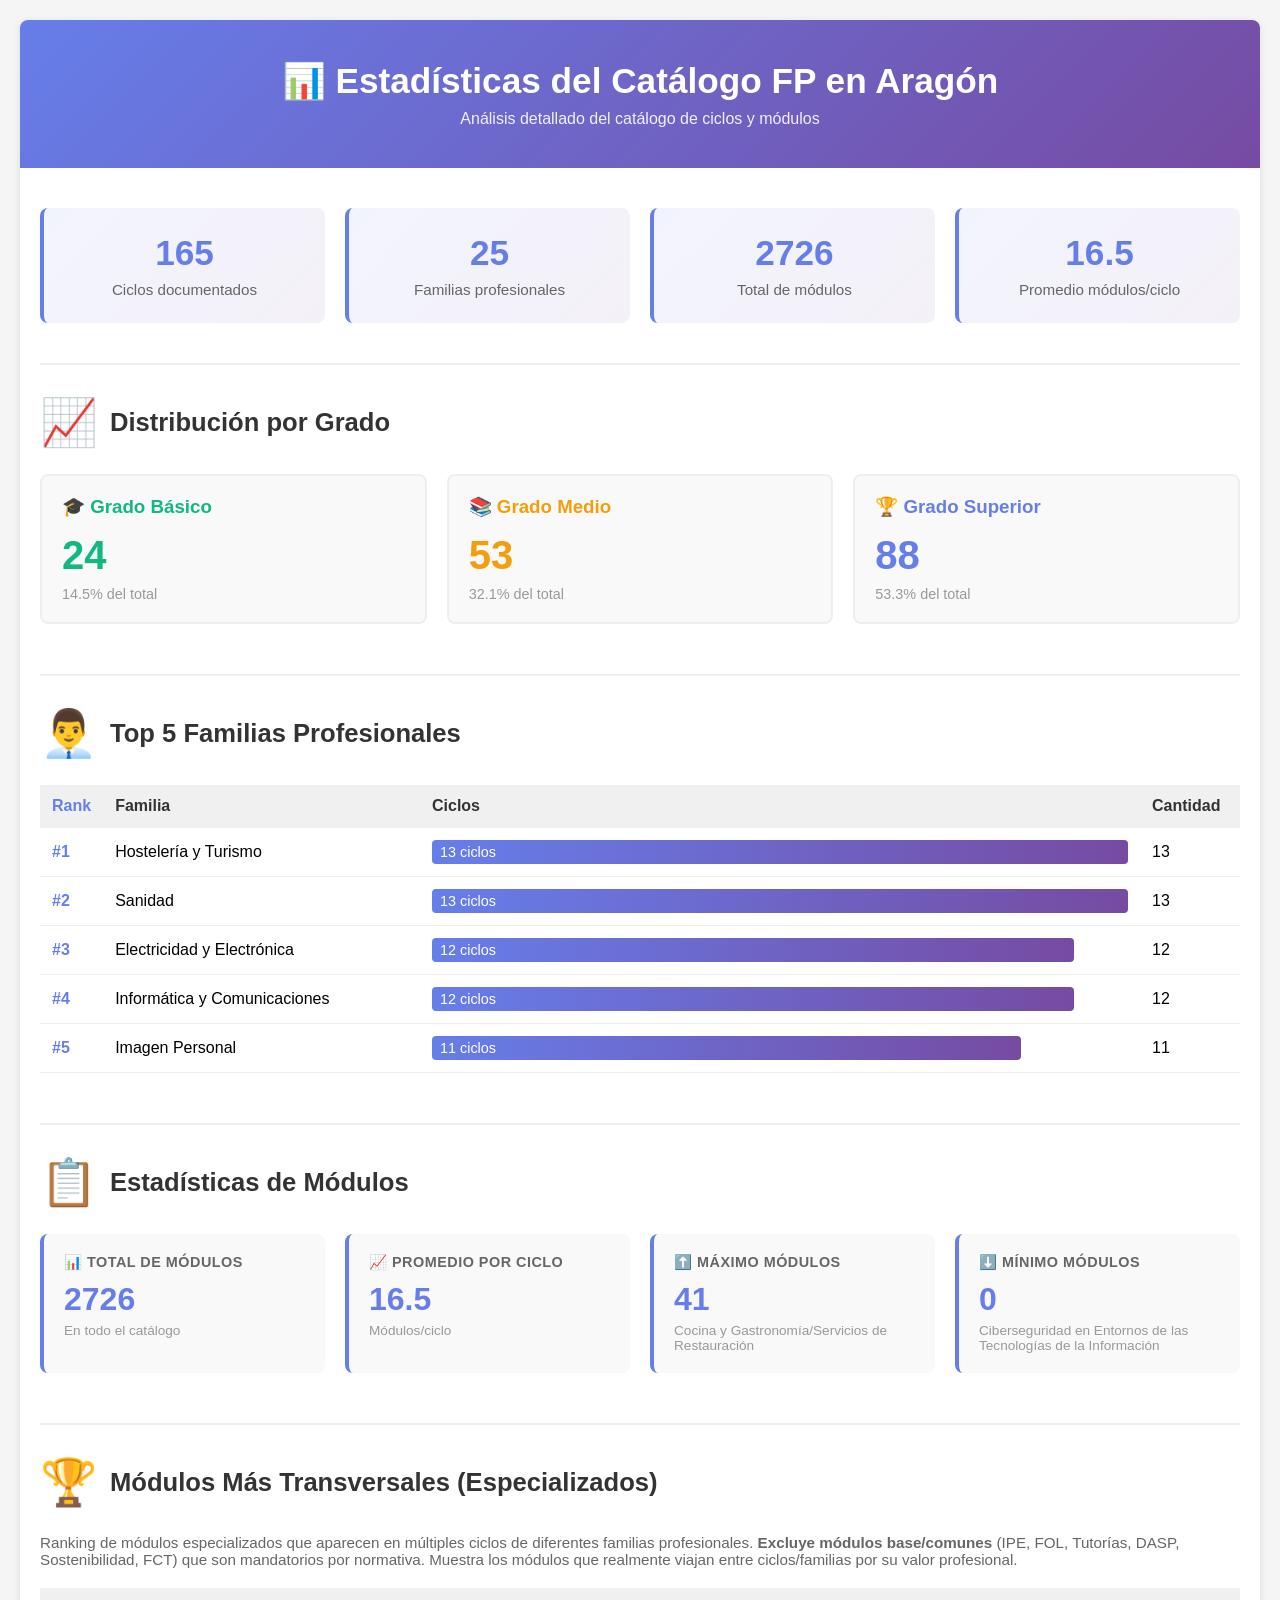
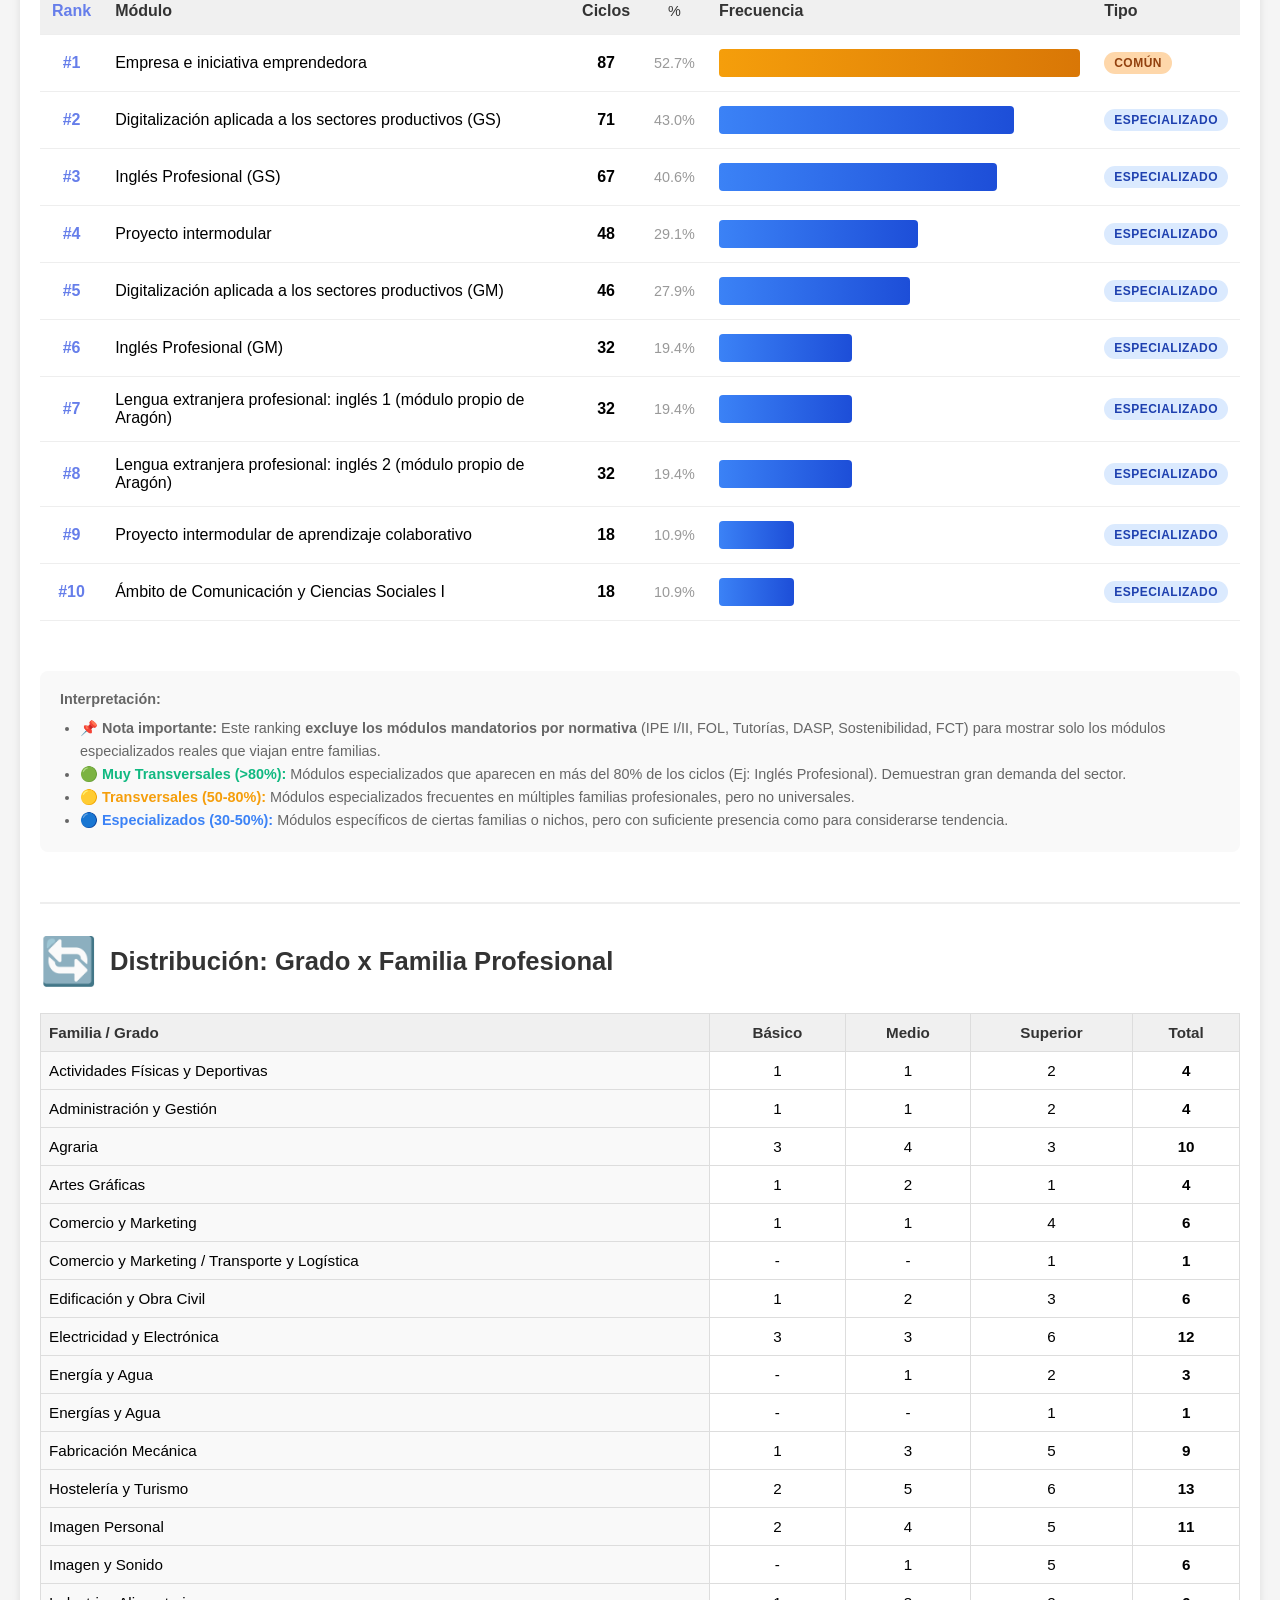
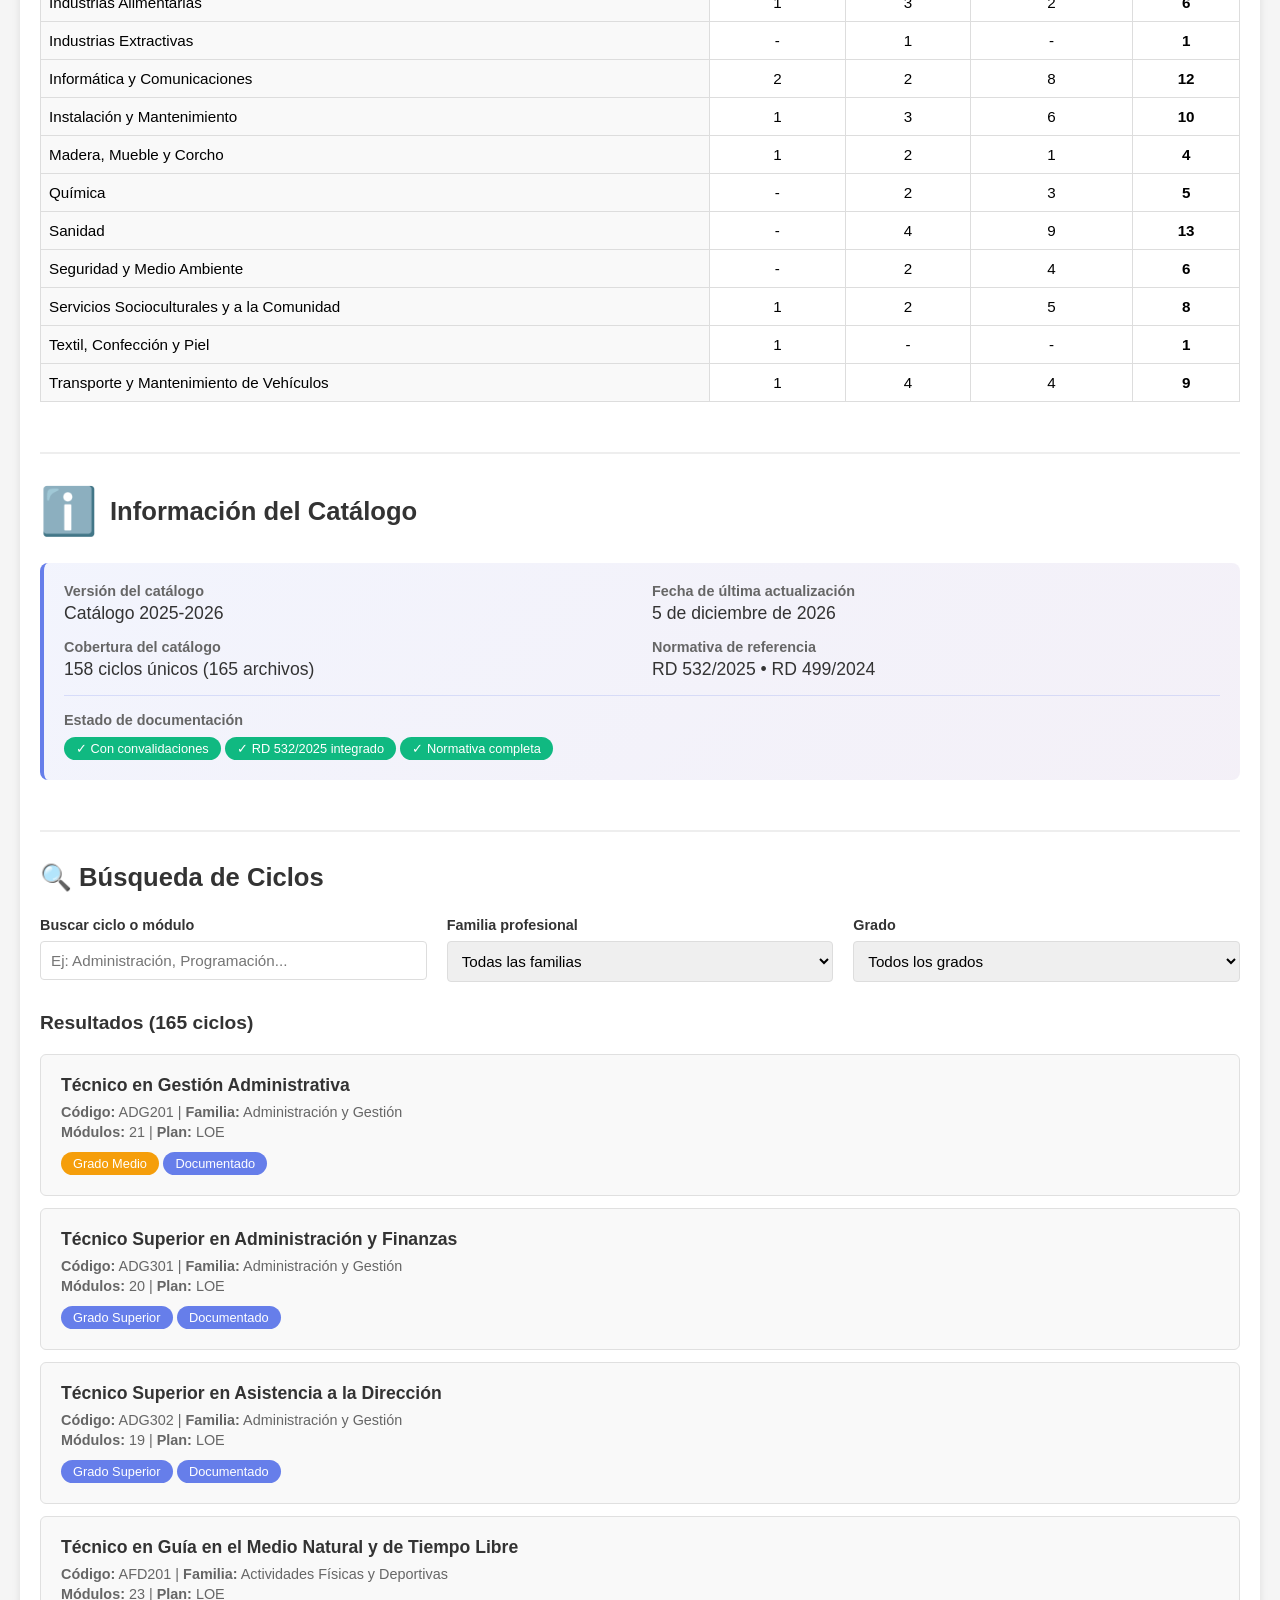
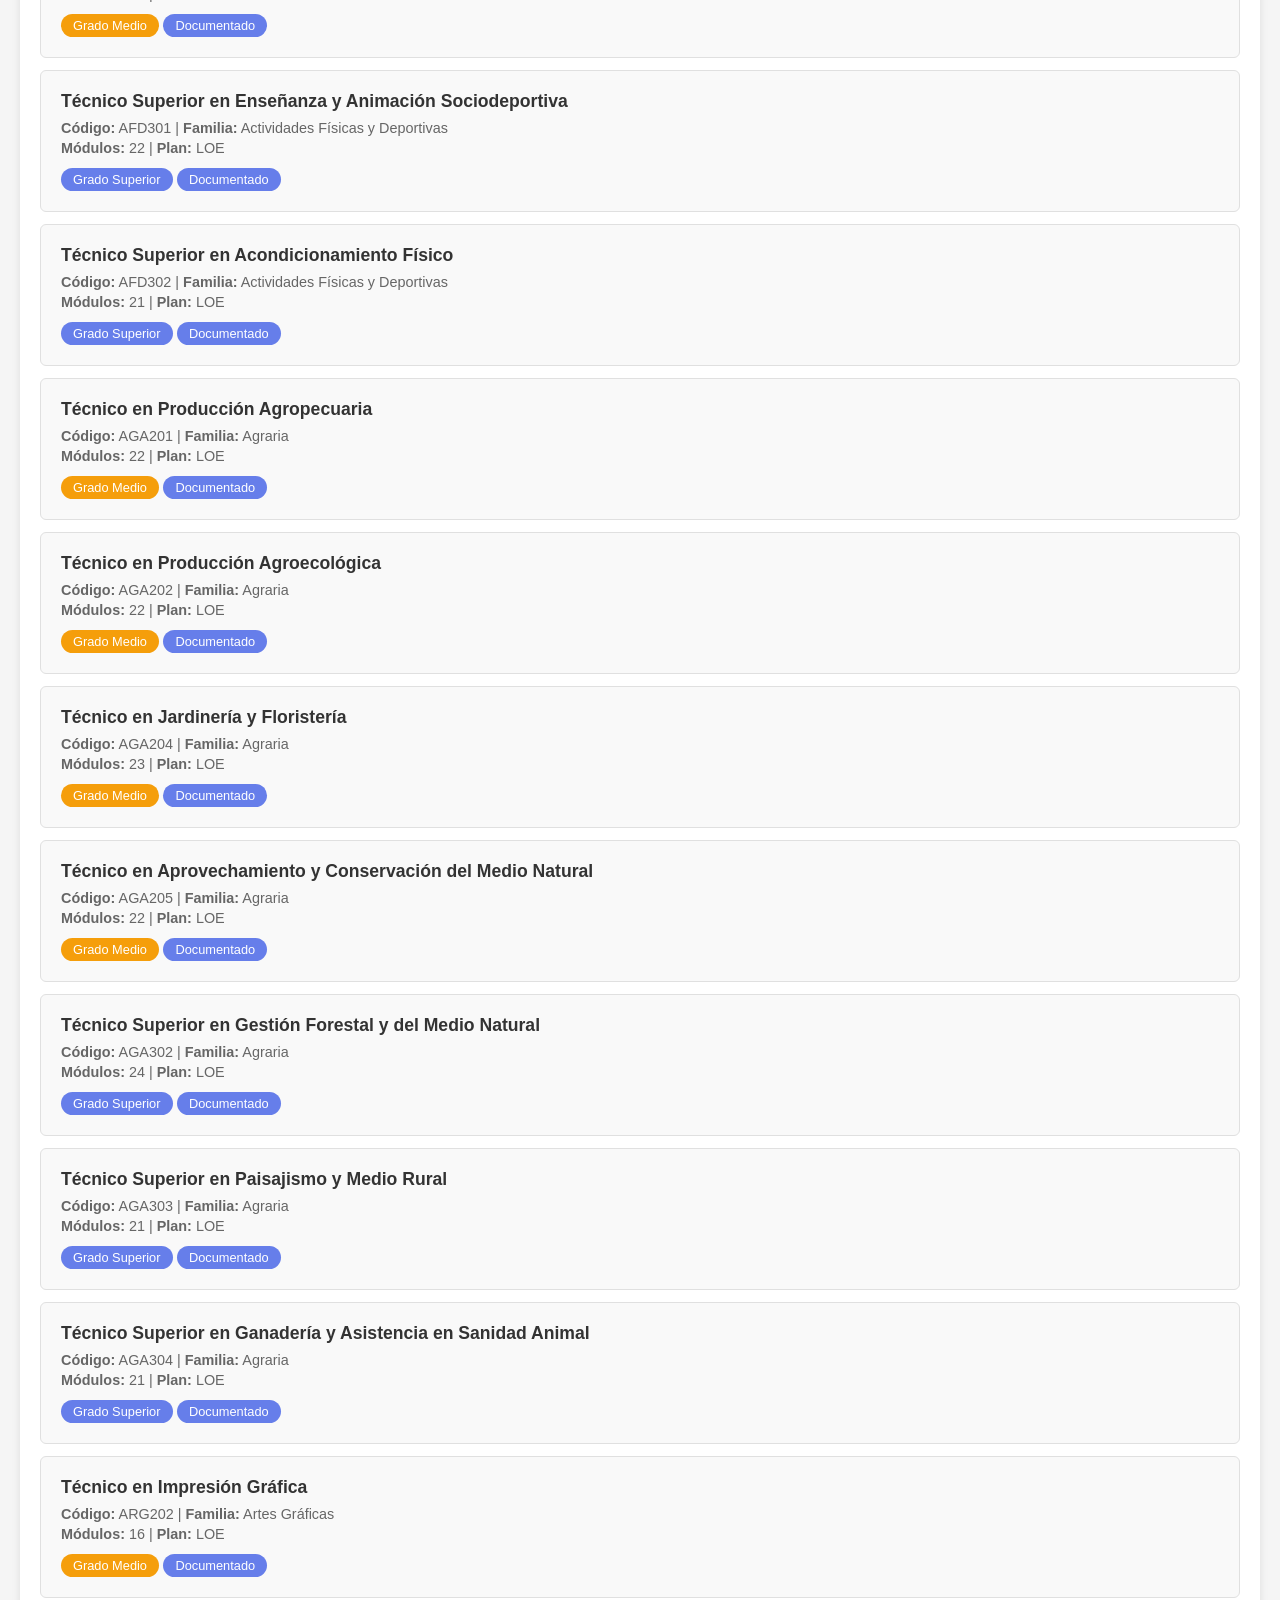
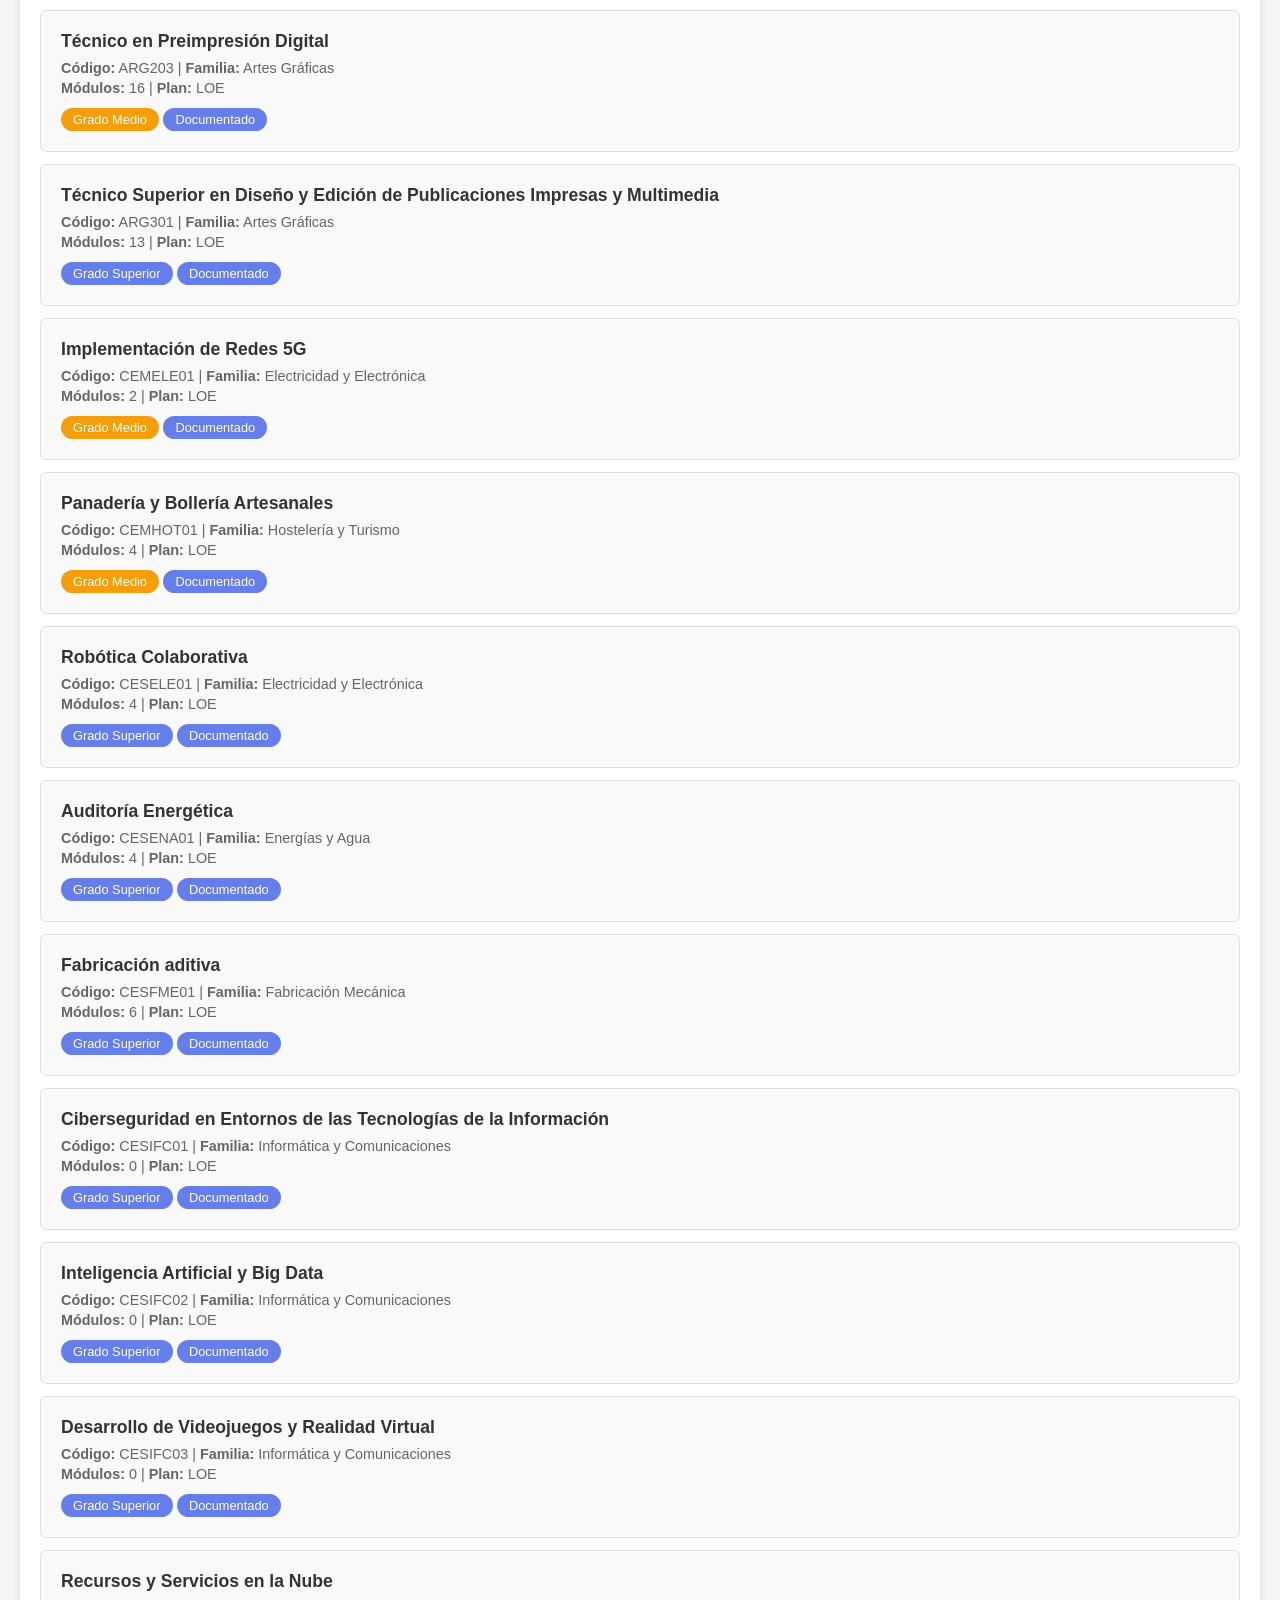
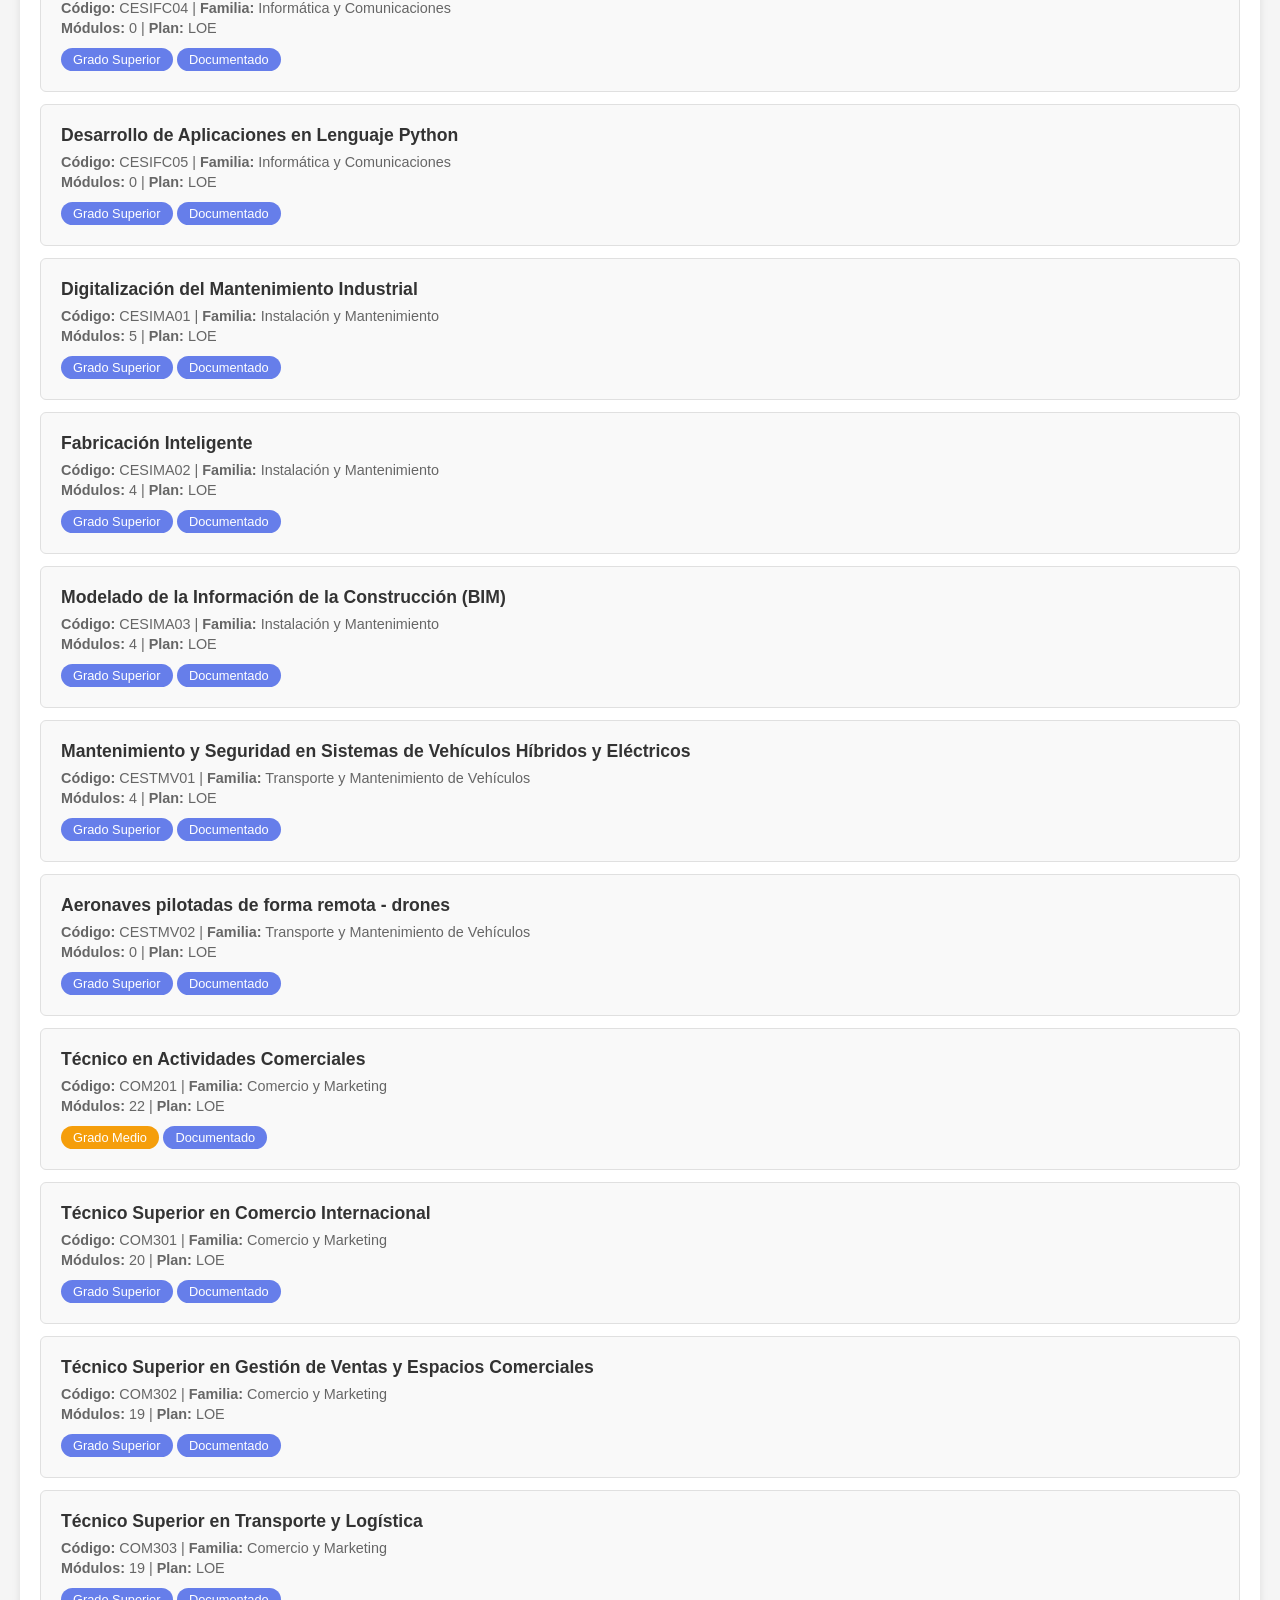
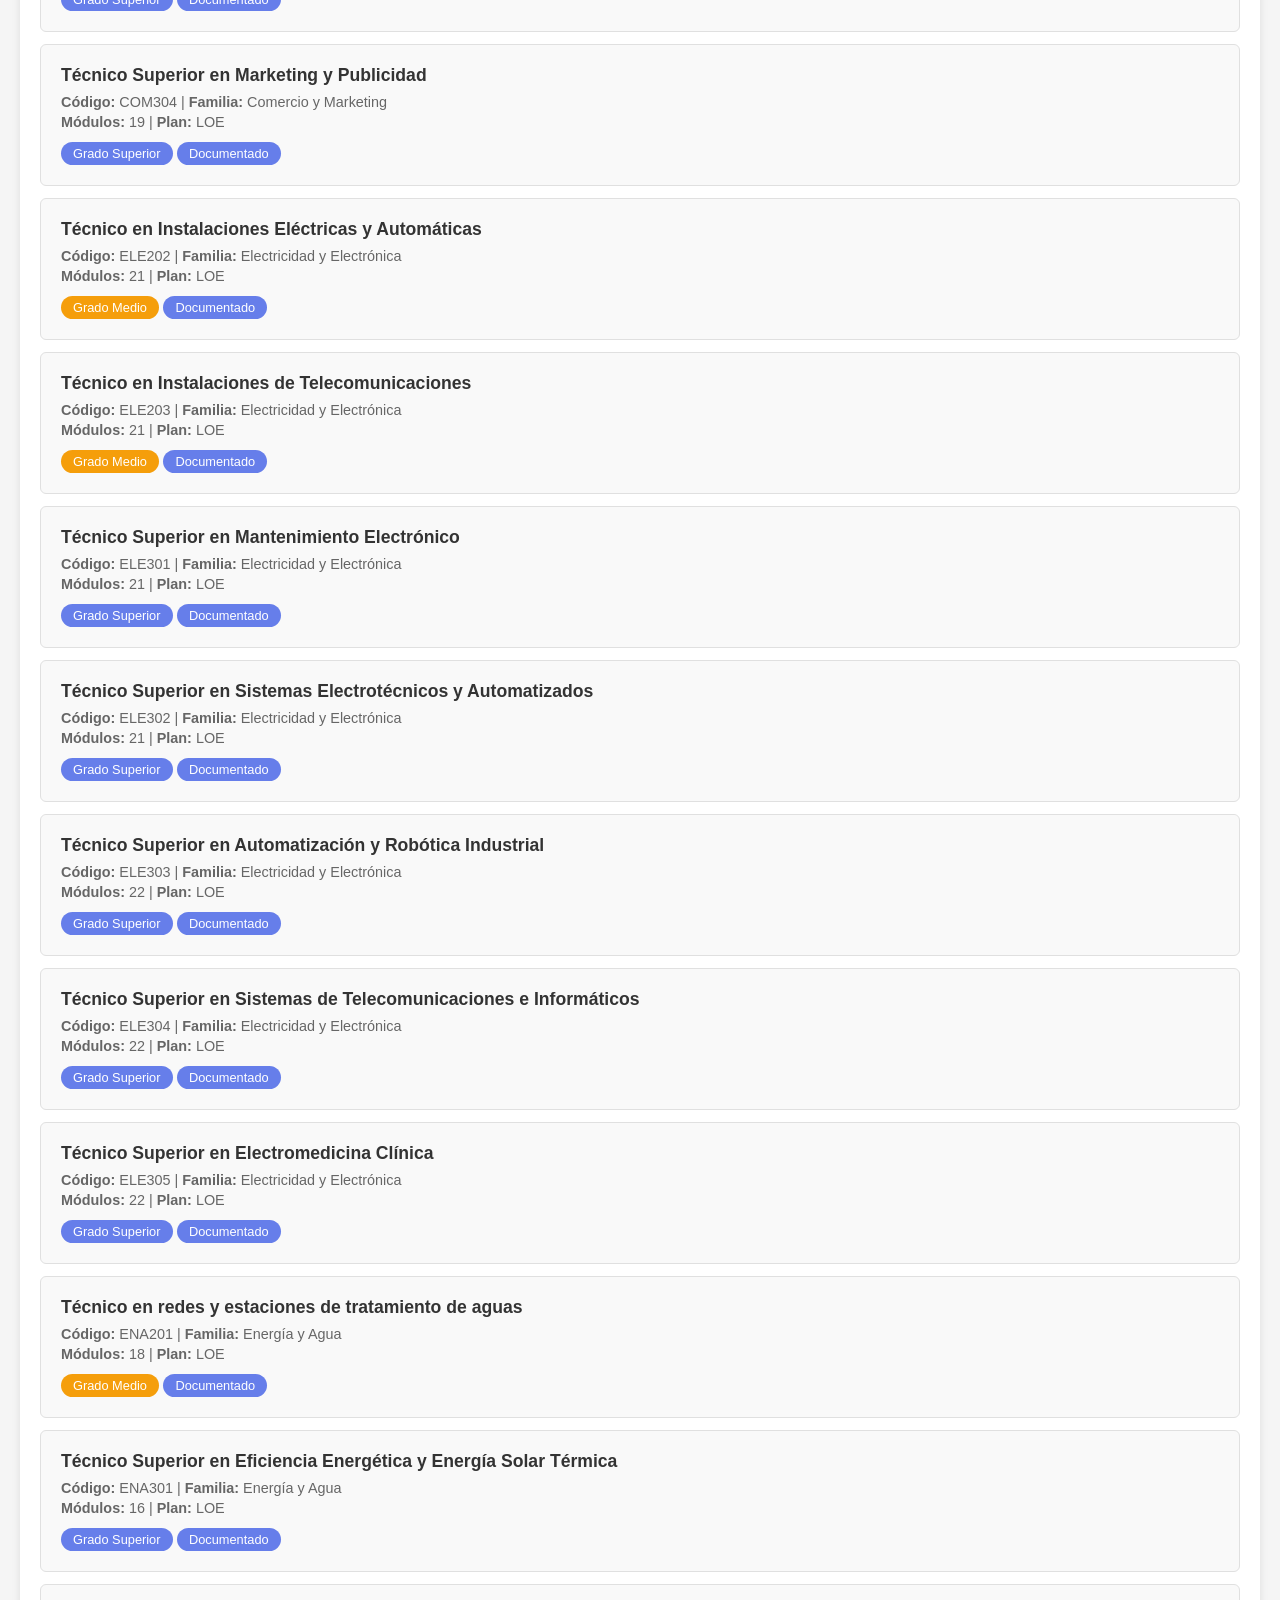
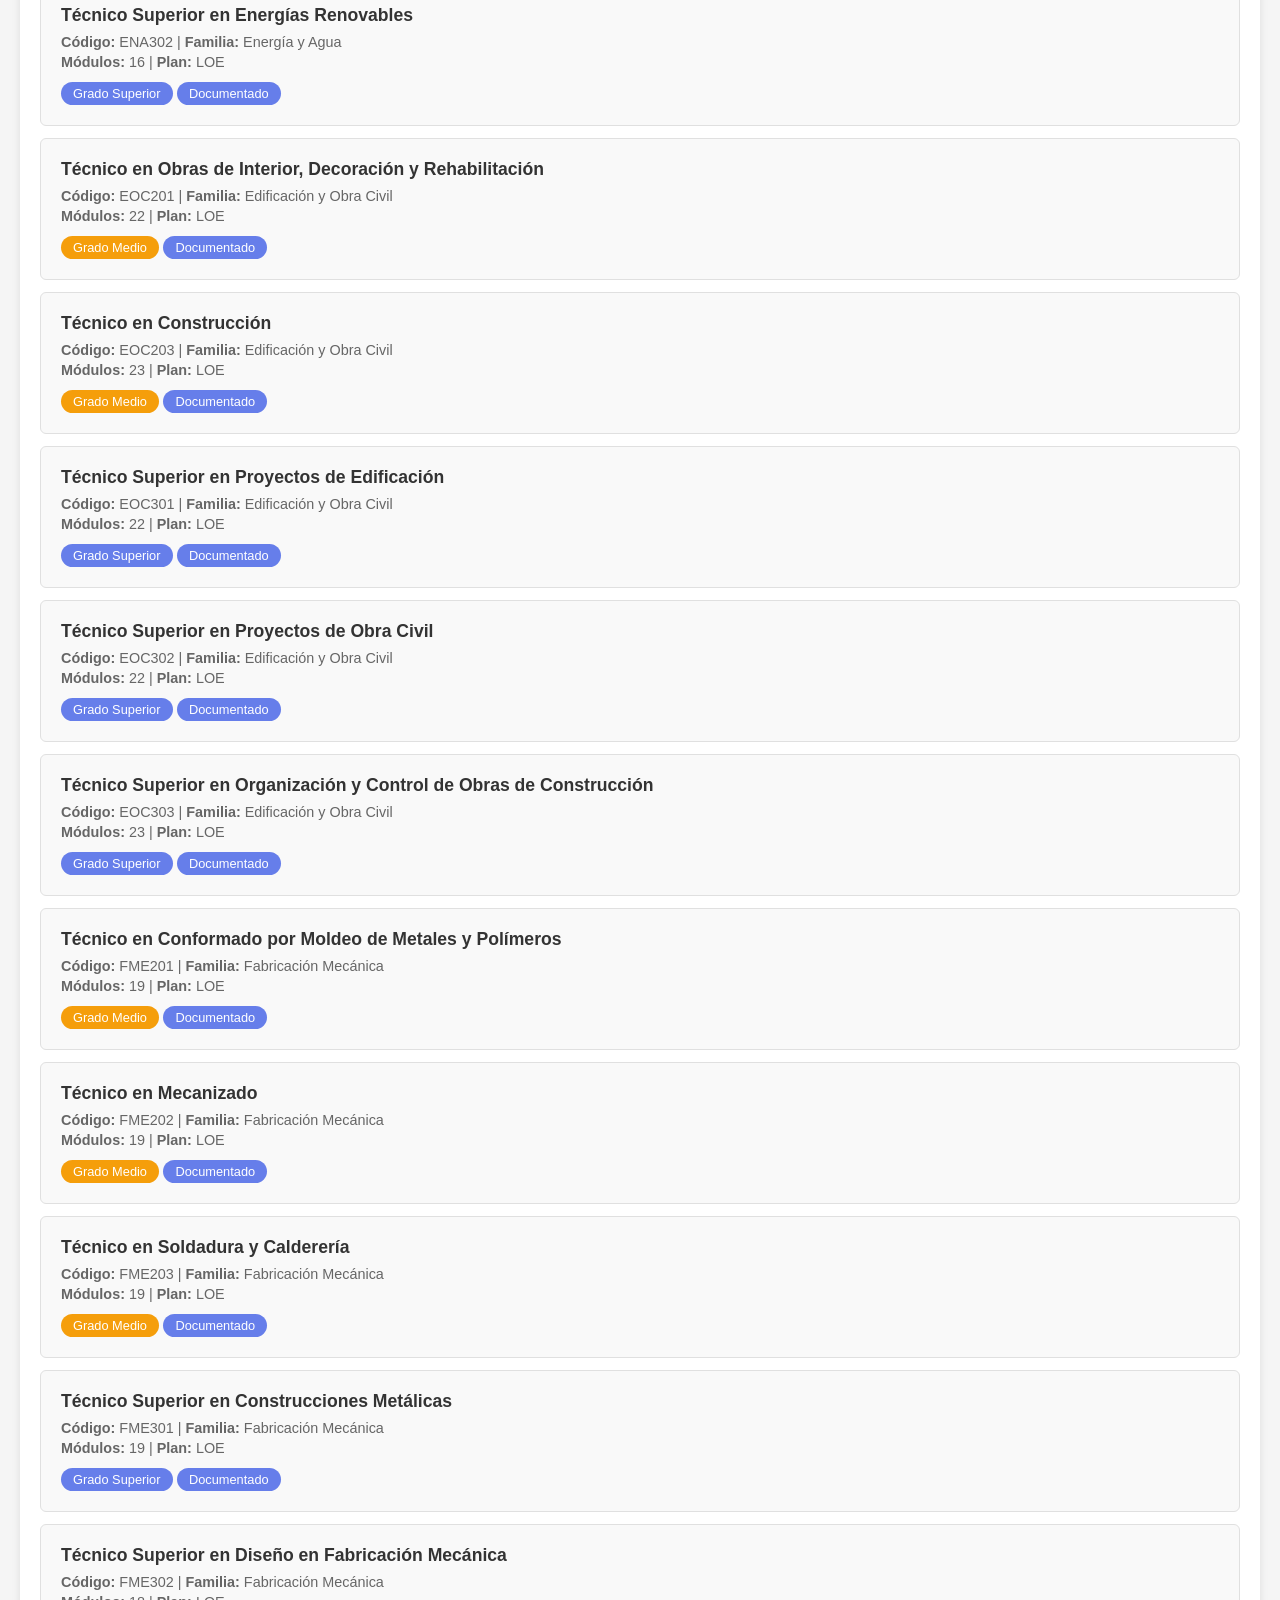
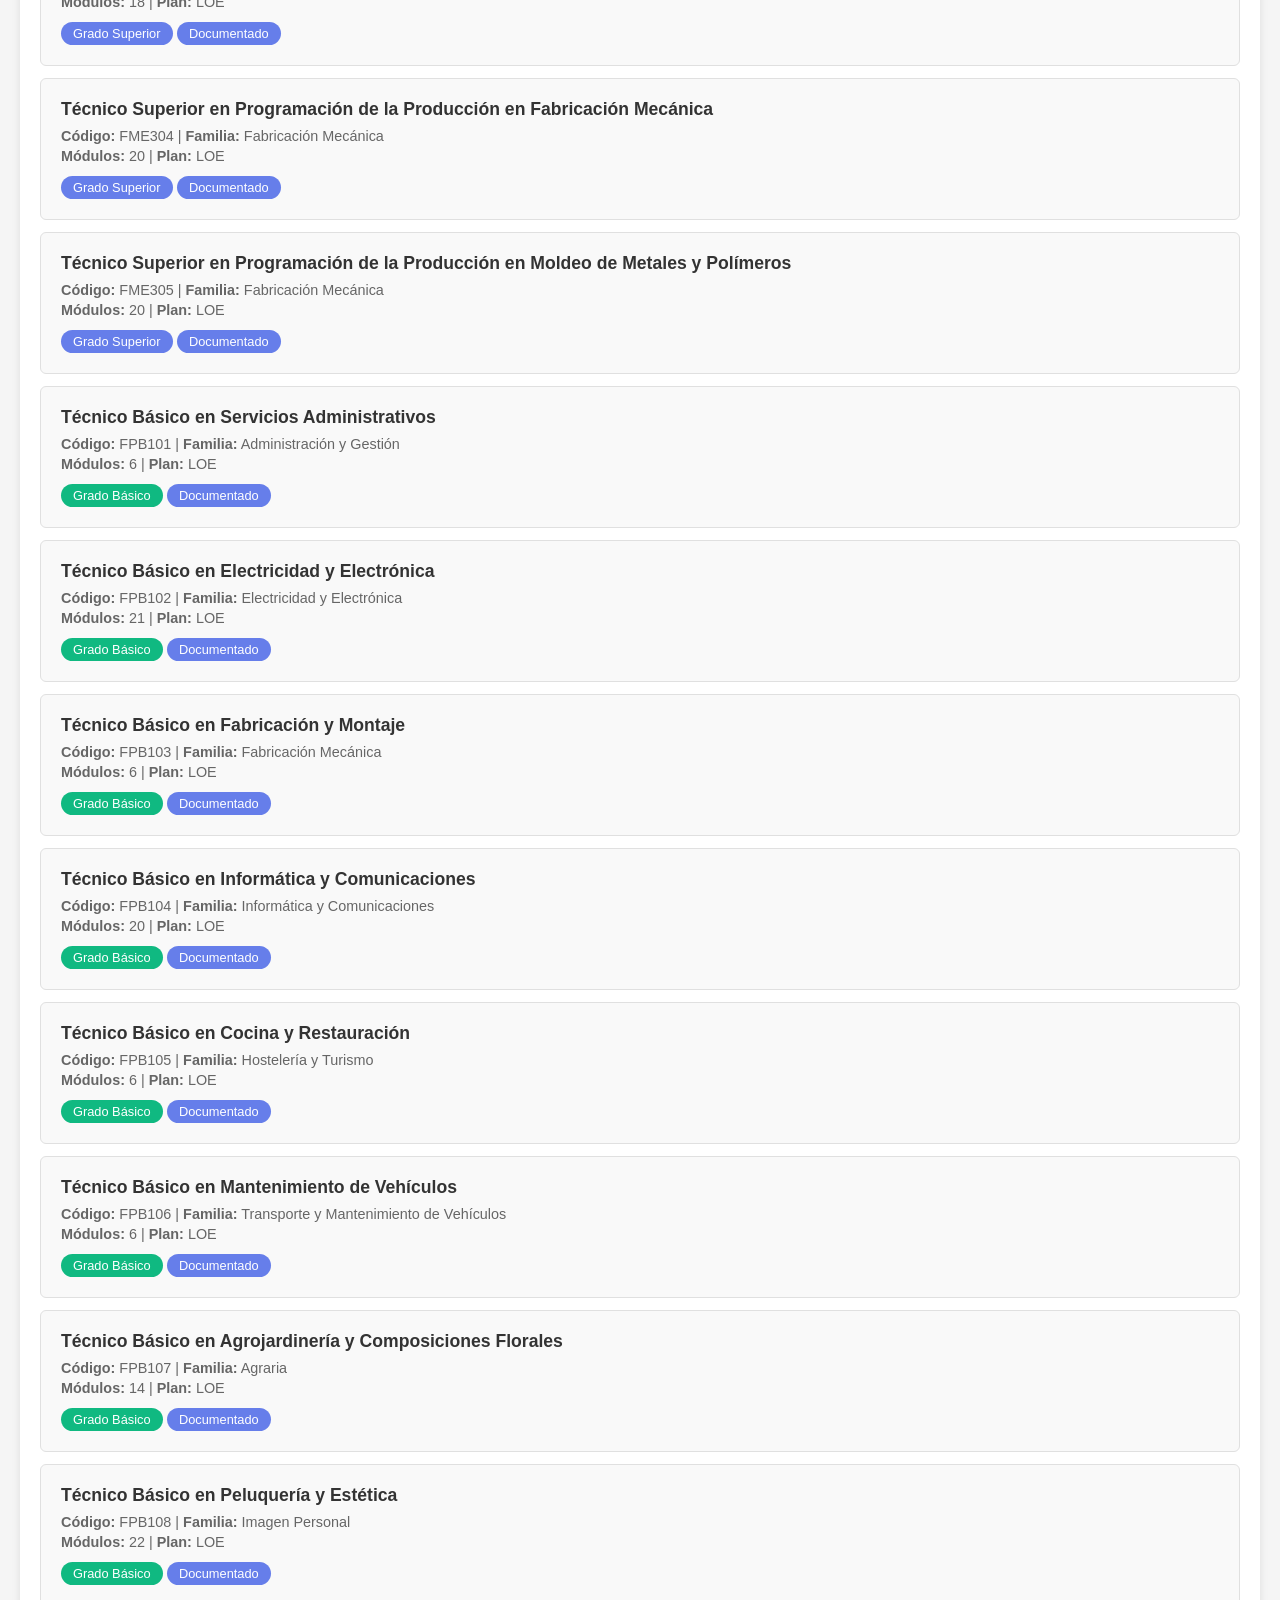
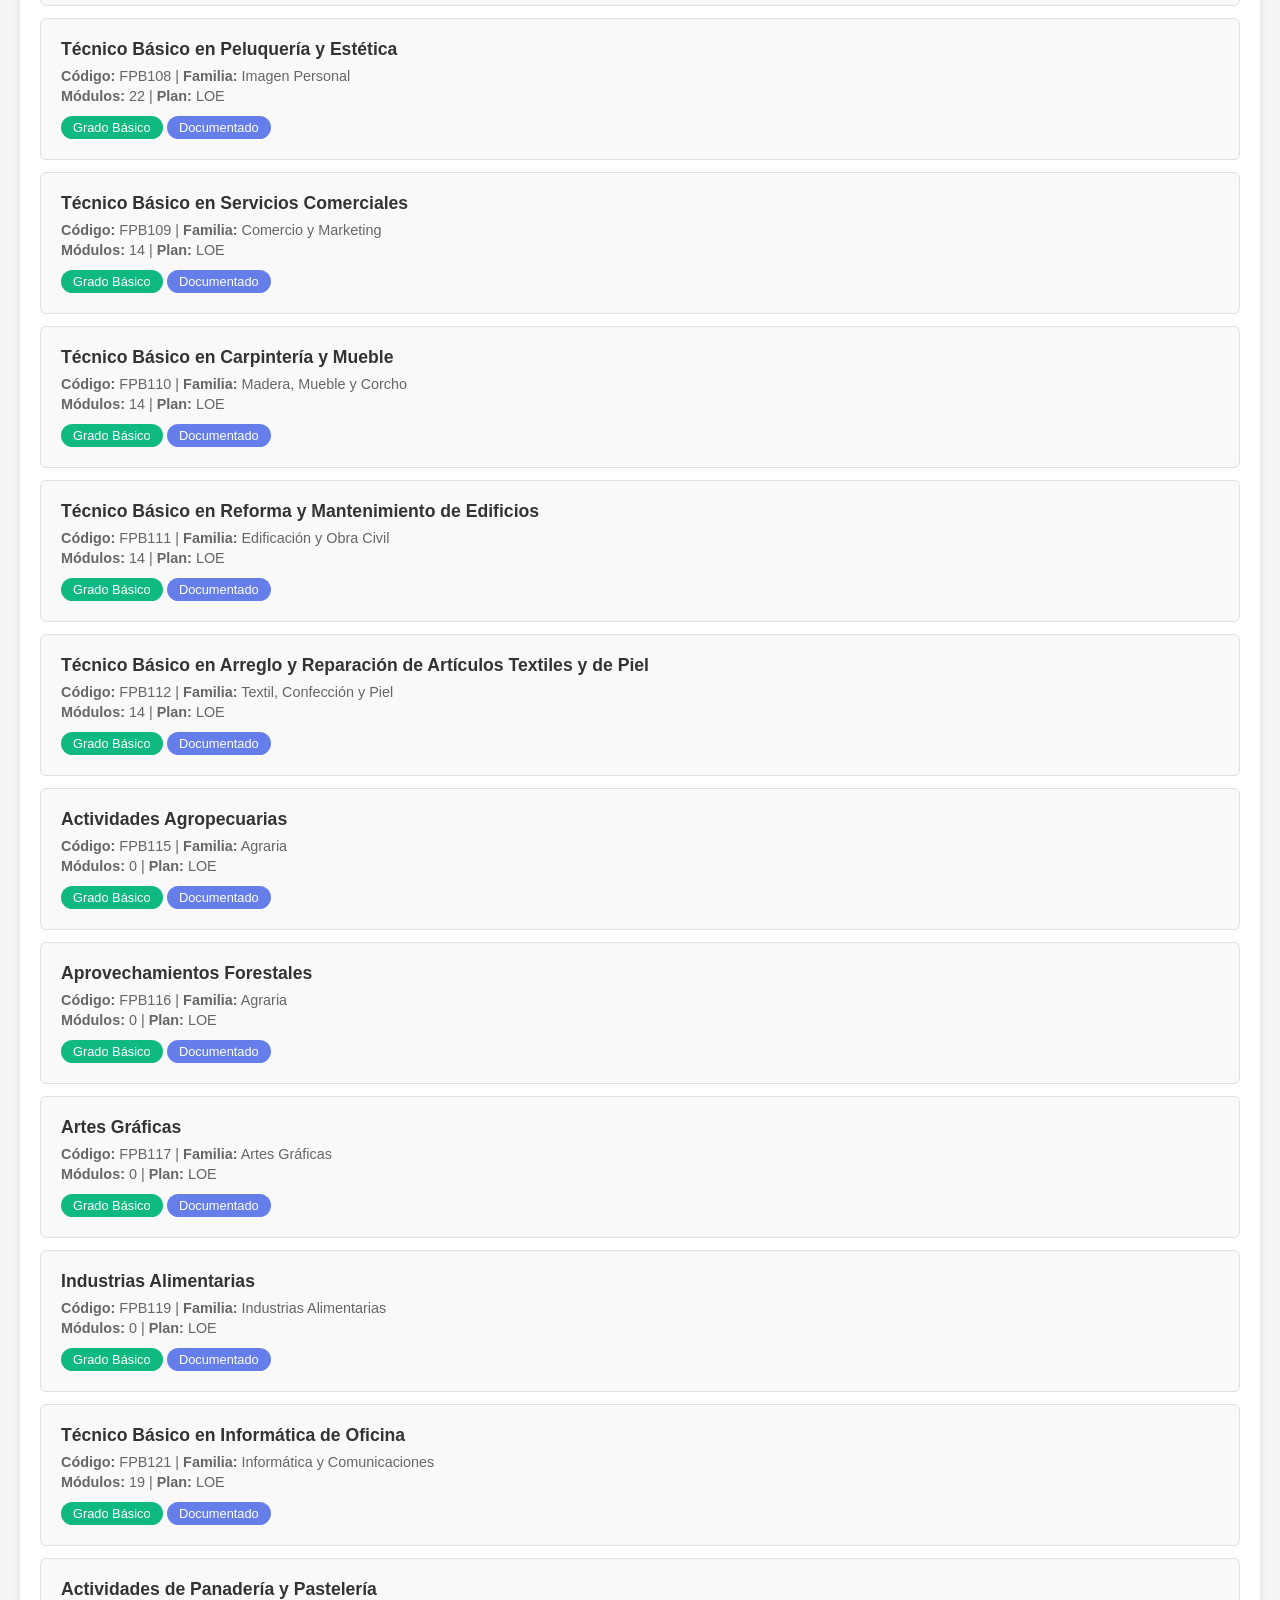
==== commit 5c7d3b88: "Corregir filtros de exclusión en ranking de módulos transversales" ====
--- a/estadisticas.html
+++ b/estadisticas.html
@@ -855,15 +855,14 @@
         function renderTransversalModules() {
             // Lista de módulos base/comunes a EXCLUIR
             const excludedModules = [
-                /^IPE I$/i,
-                /^IPE II$/i,
+                /itinerario\s+personal\s+para\s+la\s+empleabilidad/i,  // Captura "Itinerario personal para la empleabilidad I", "Itinerario personal para la empleabilidad II", etc.
                 /^FOL$/i,
                 /^Formación y Orientación Laboral$/i,
                 /tutoría/i,  // Captura Tutoría I, Tutoría II, Tutorías, etc.
                 /^DASP$/i,
                 /Digitalización aplicada al sistema productivo/i,
                 /Módulo profesional optativo/i,
-                /Sostenibilidad aplicada al sistema productivo/i,
+                /Sostenibilidad aplicada/i,
                 /Formación en centros de trabajo/i,
                 /^FCT$/i
             ];
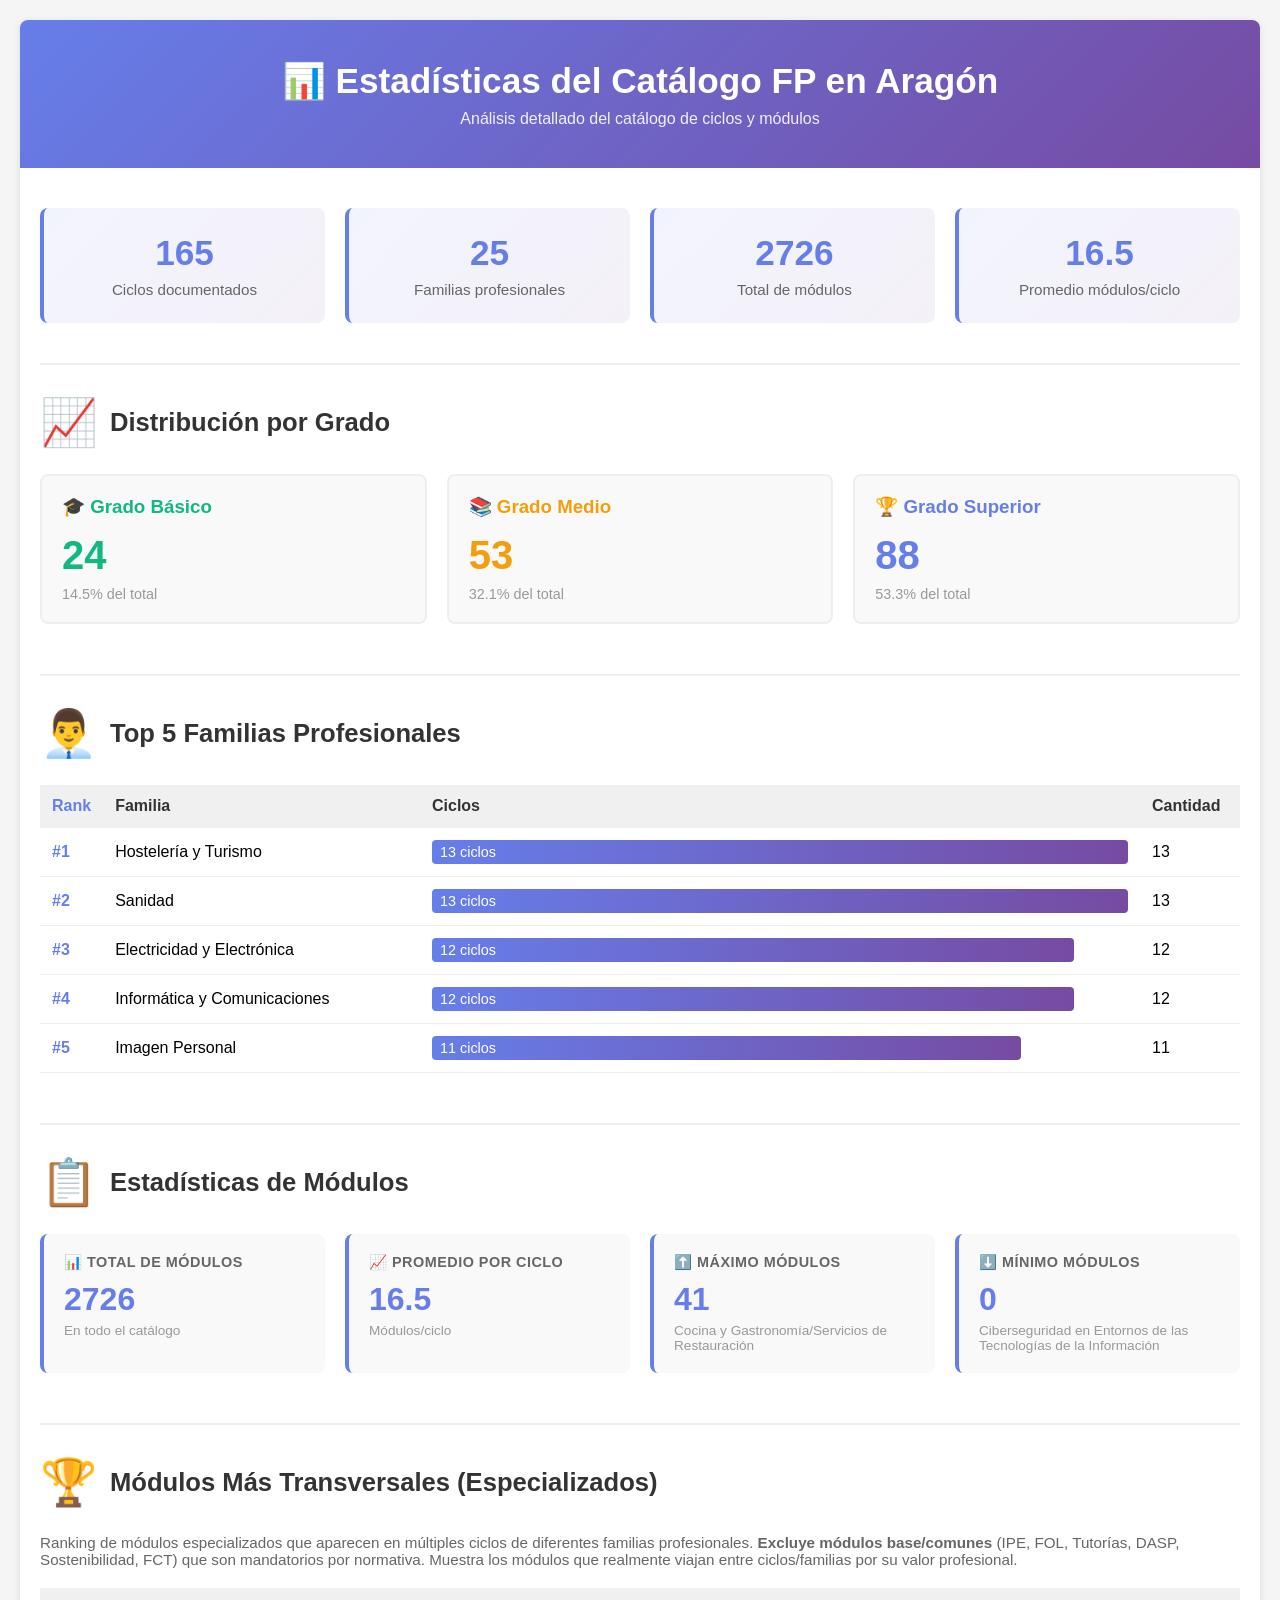
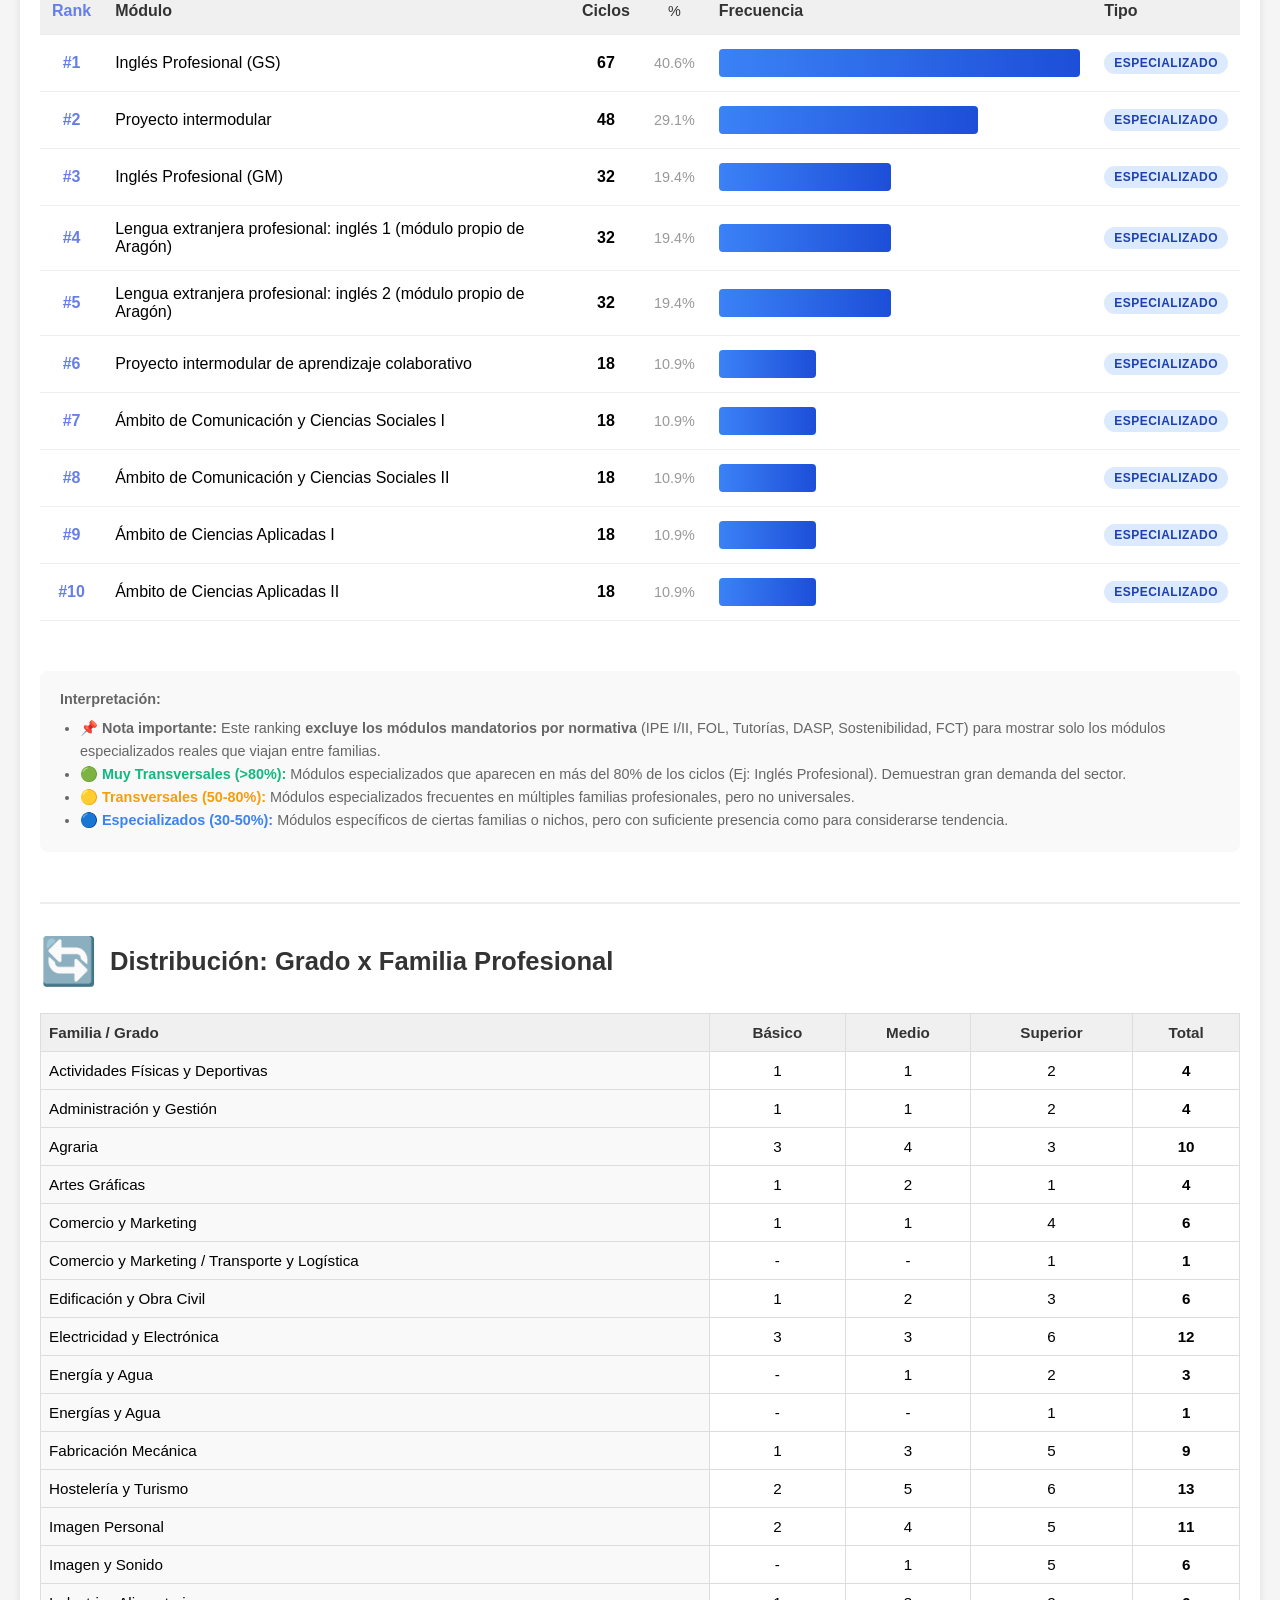
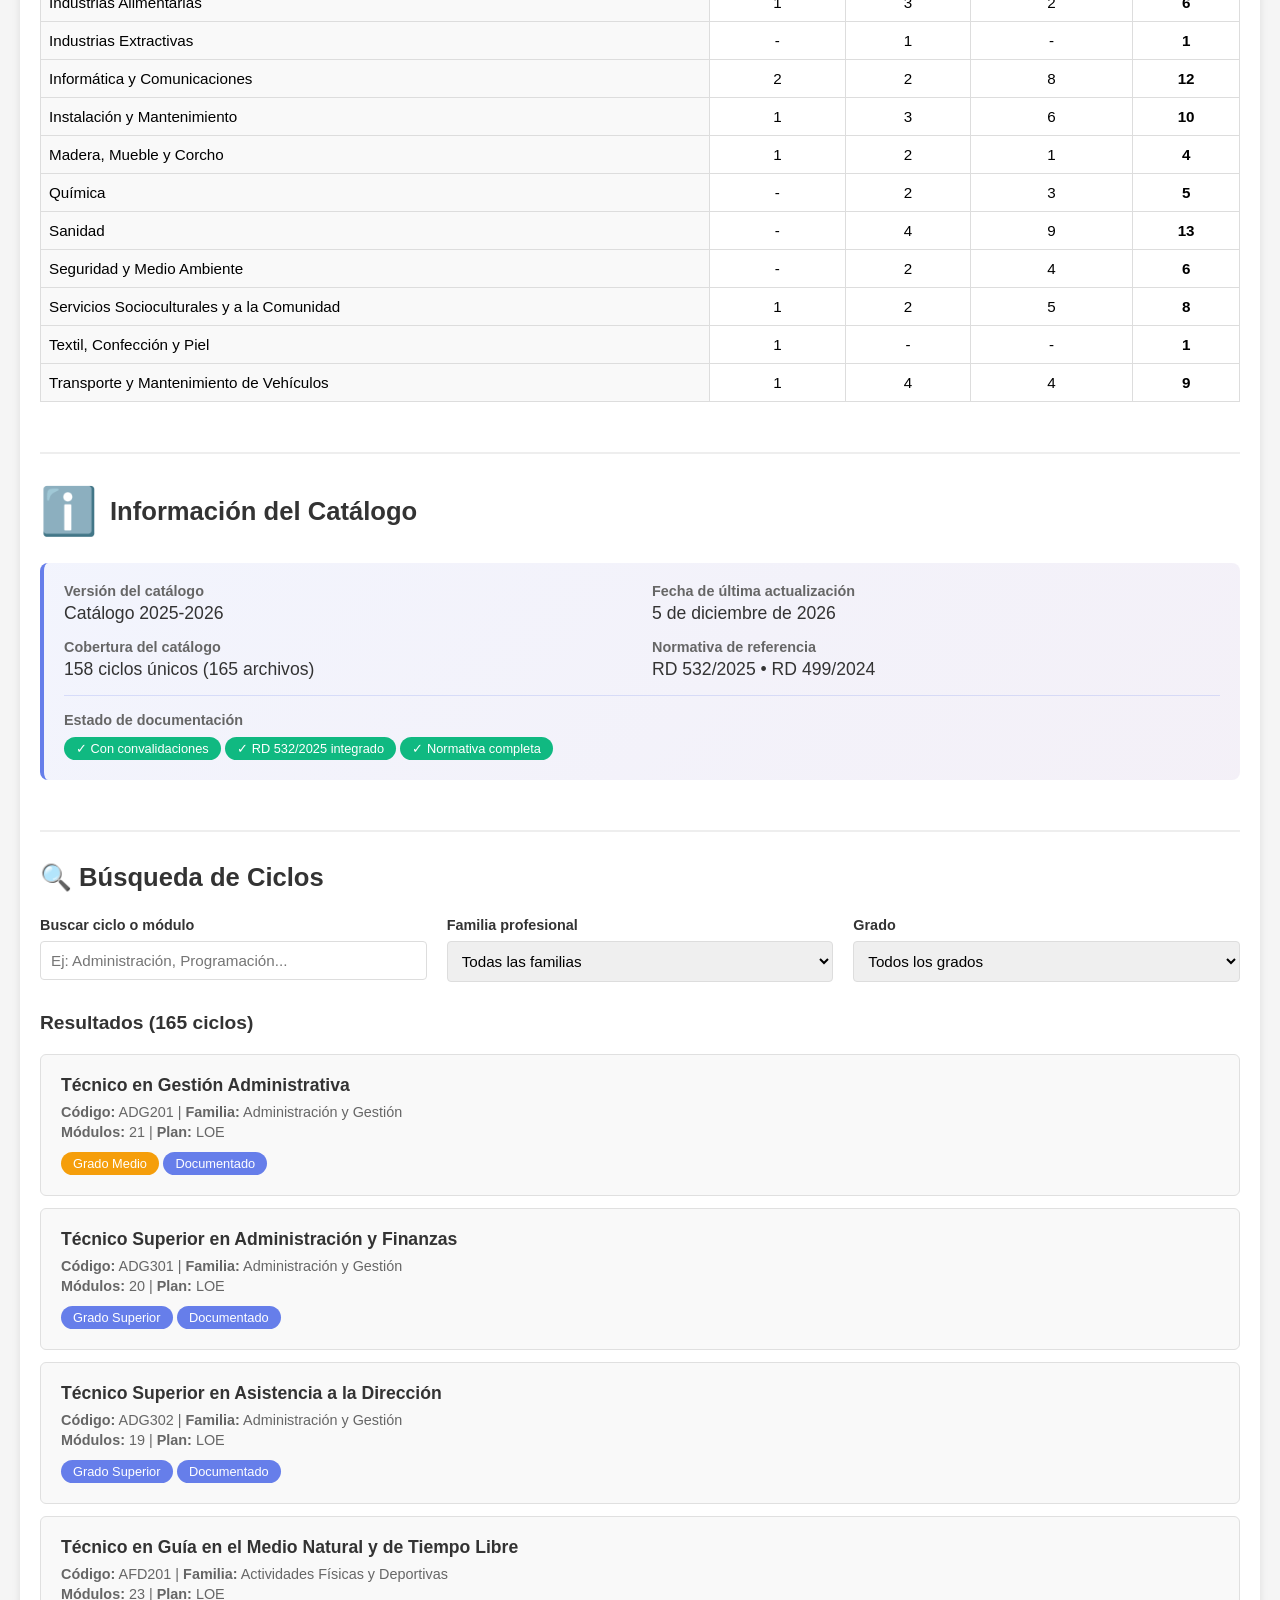
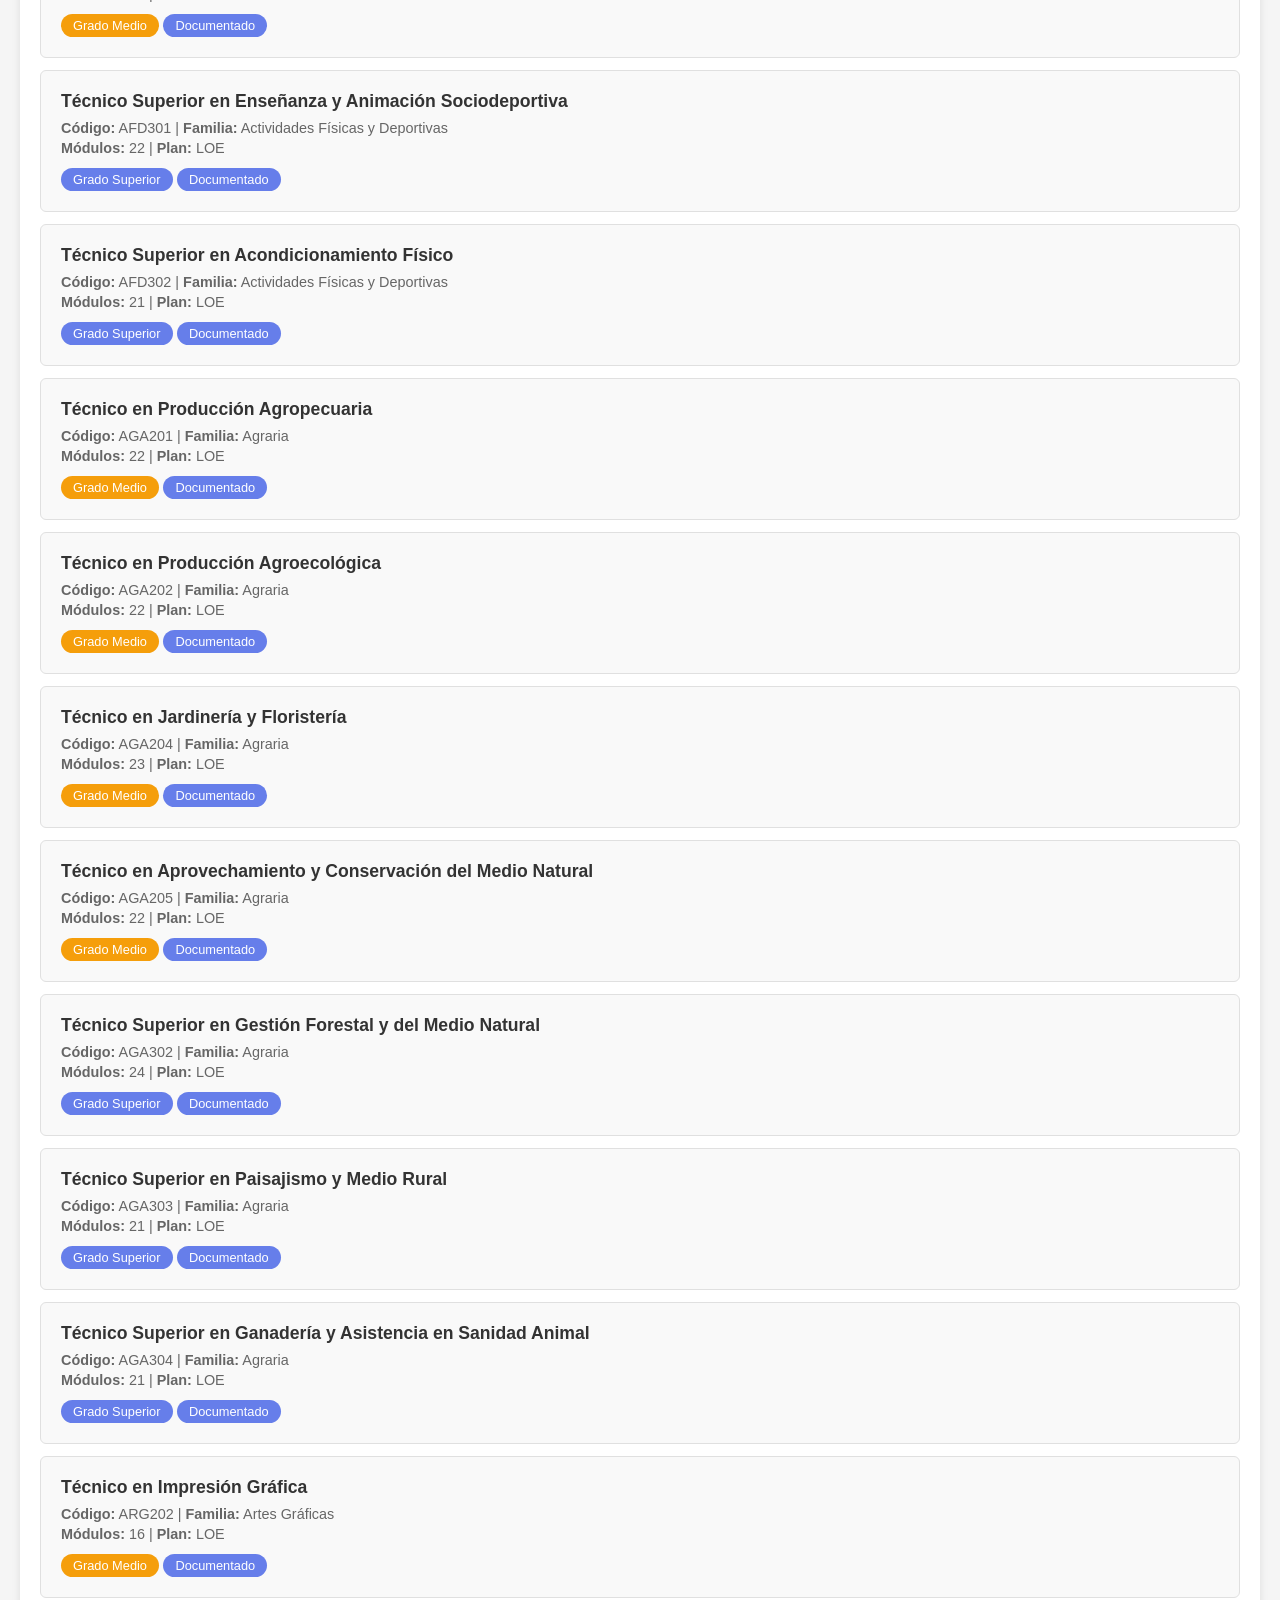
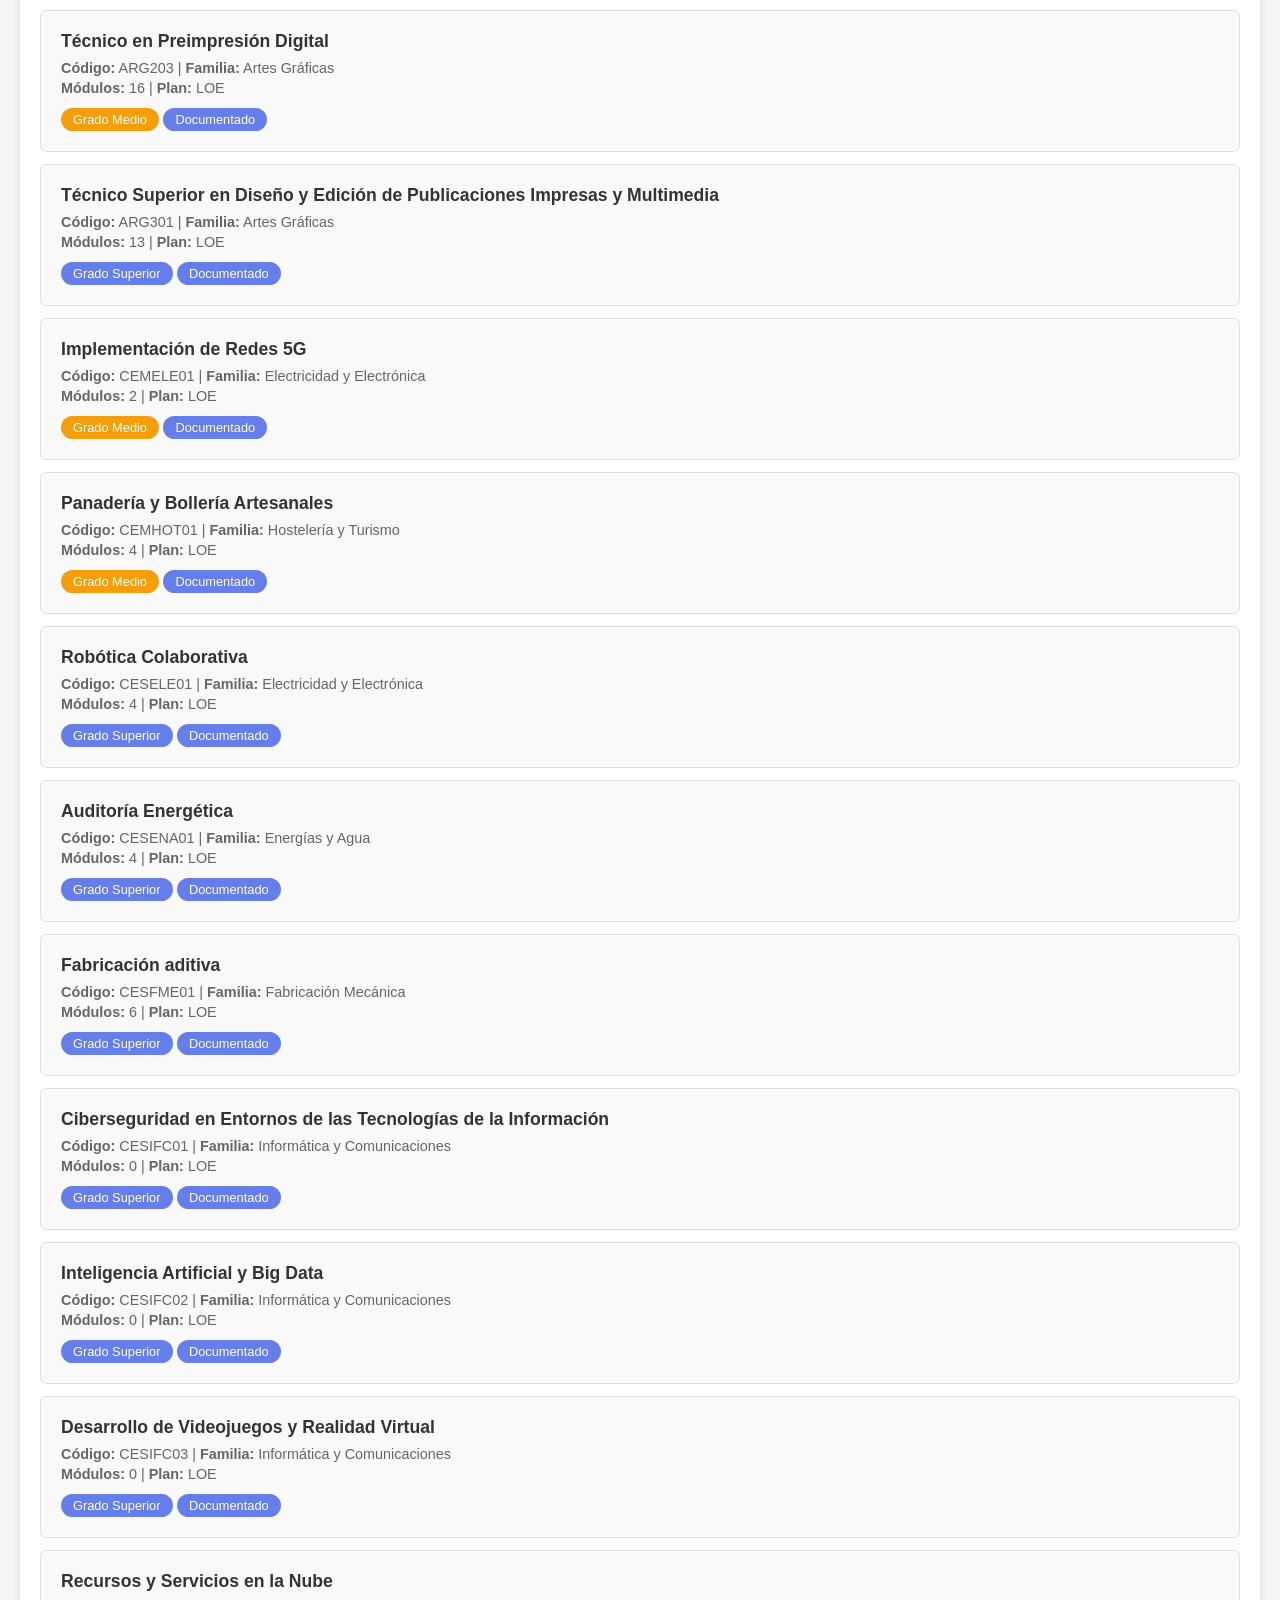
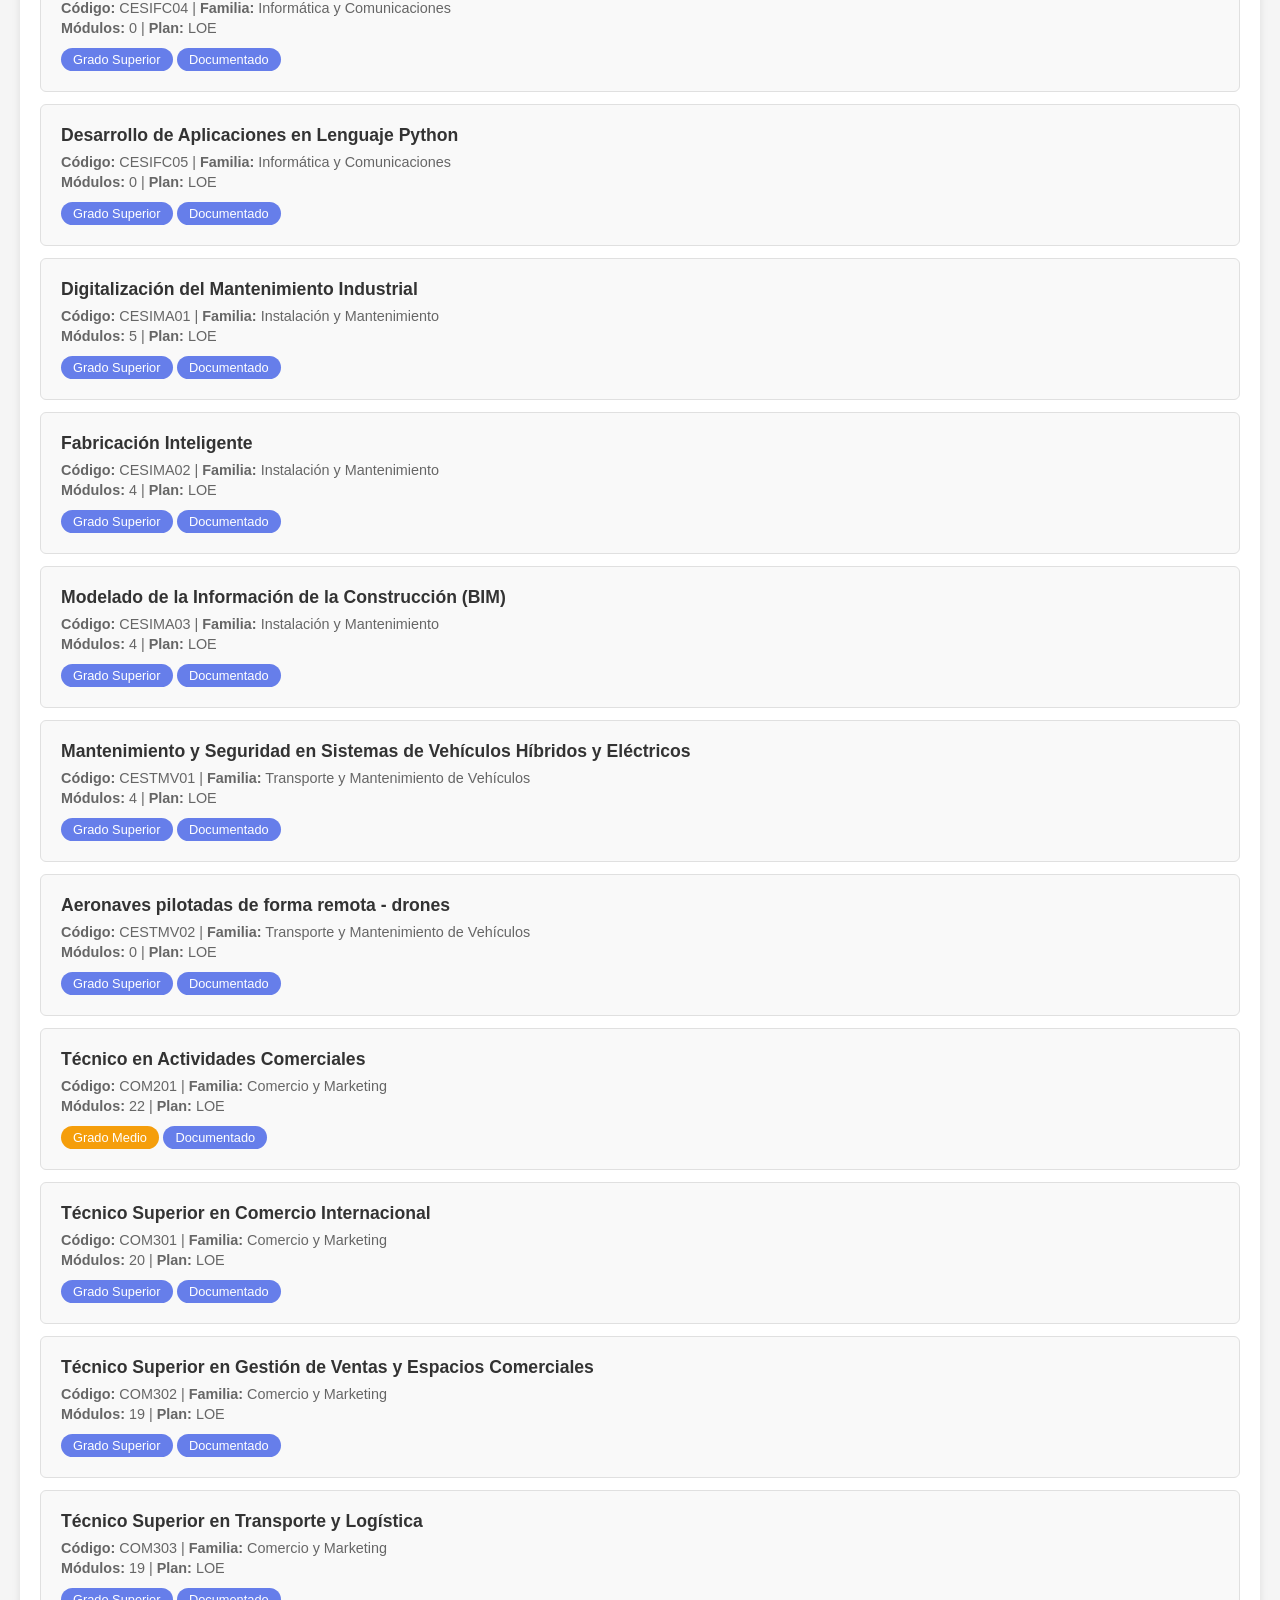
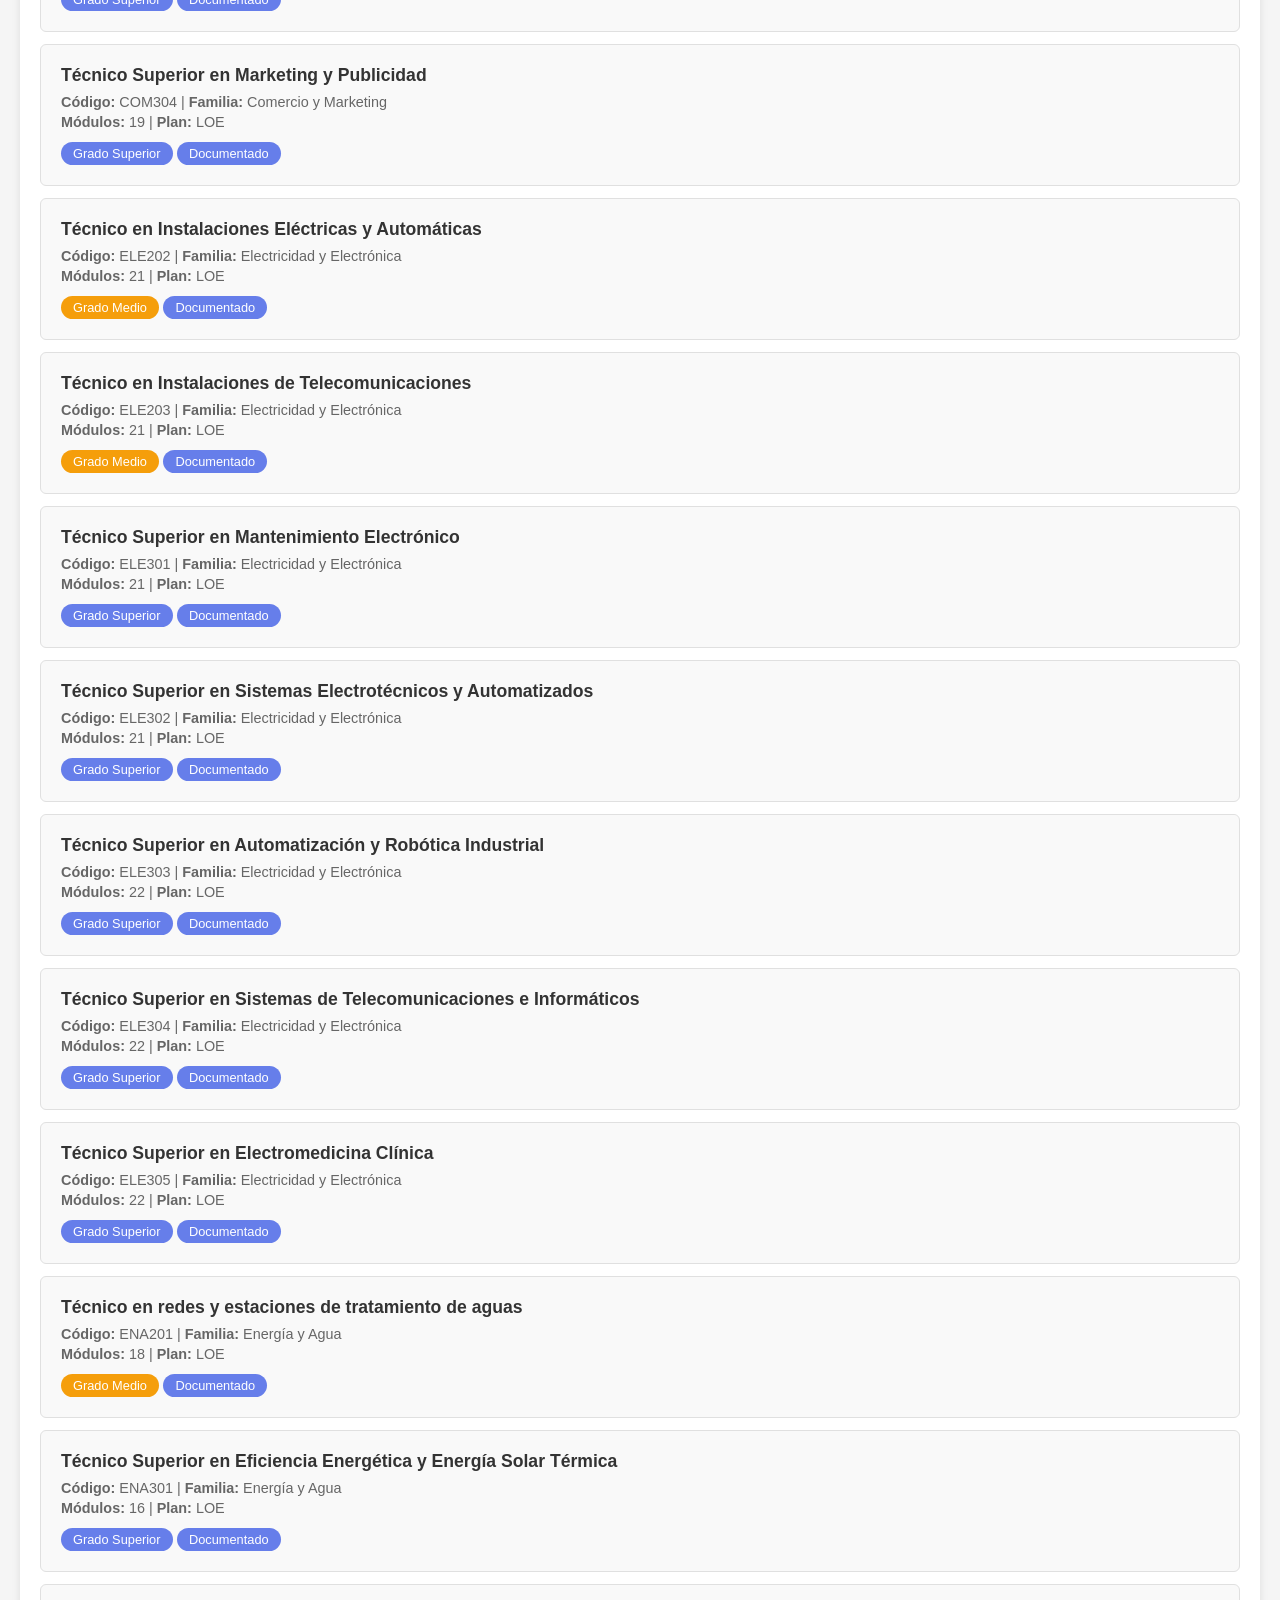
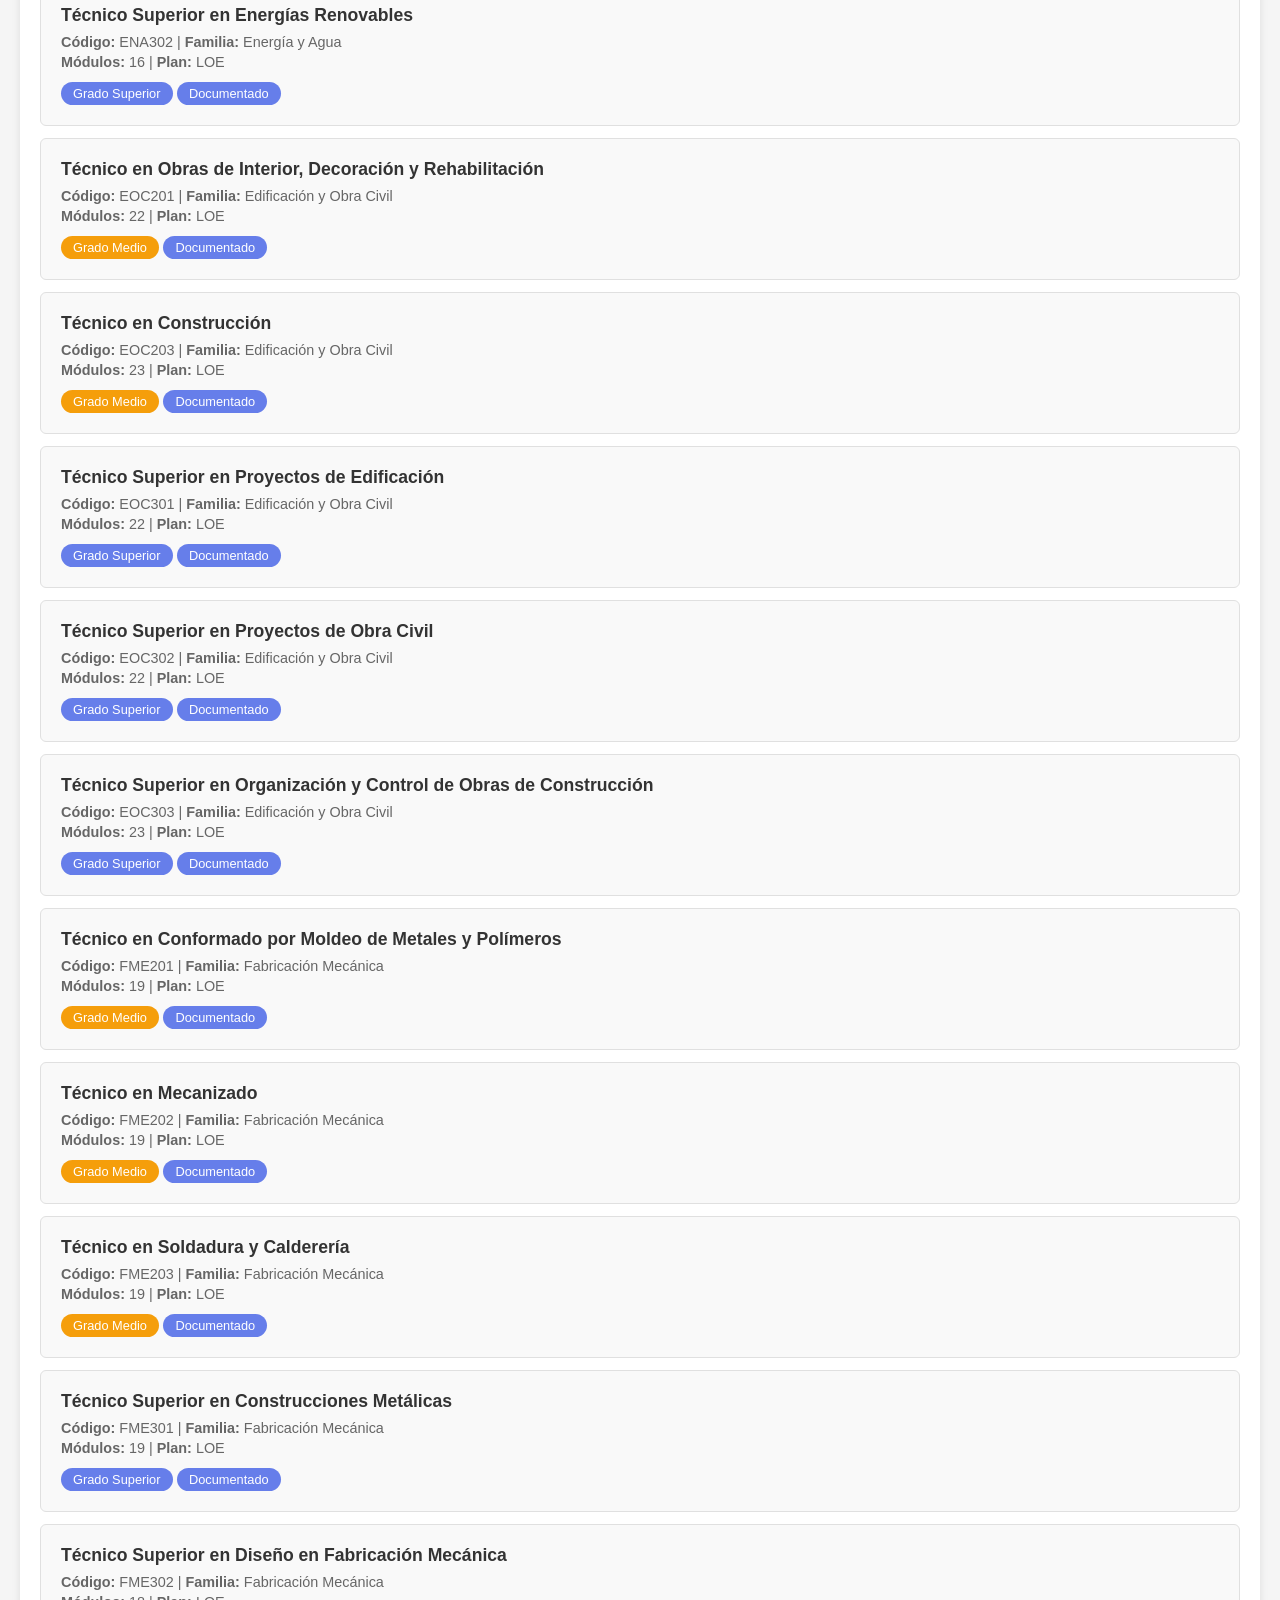
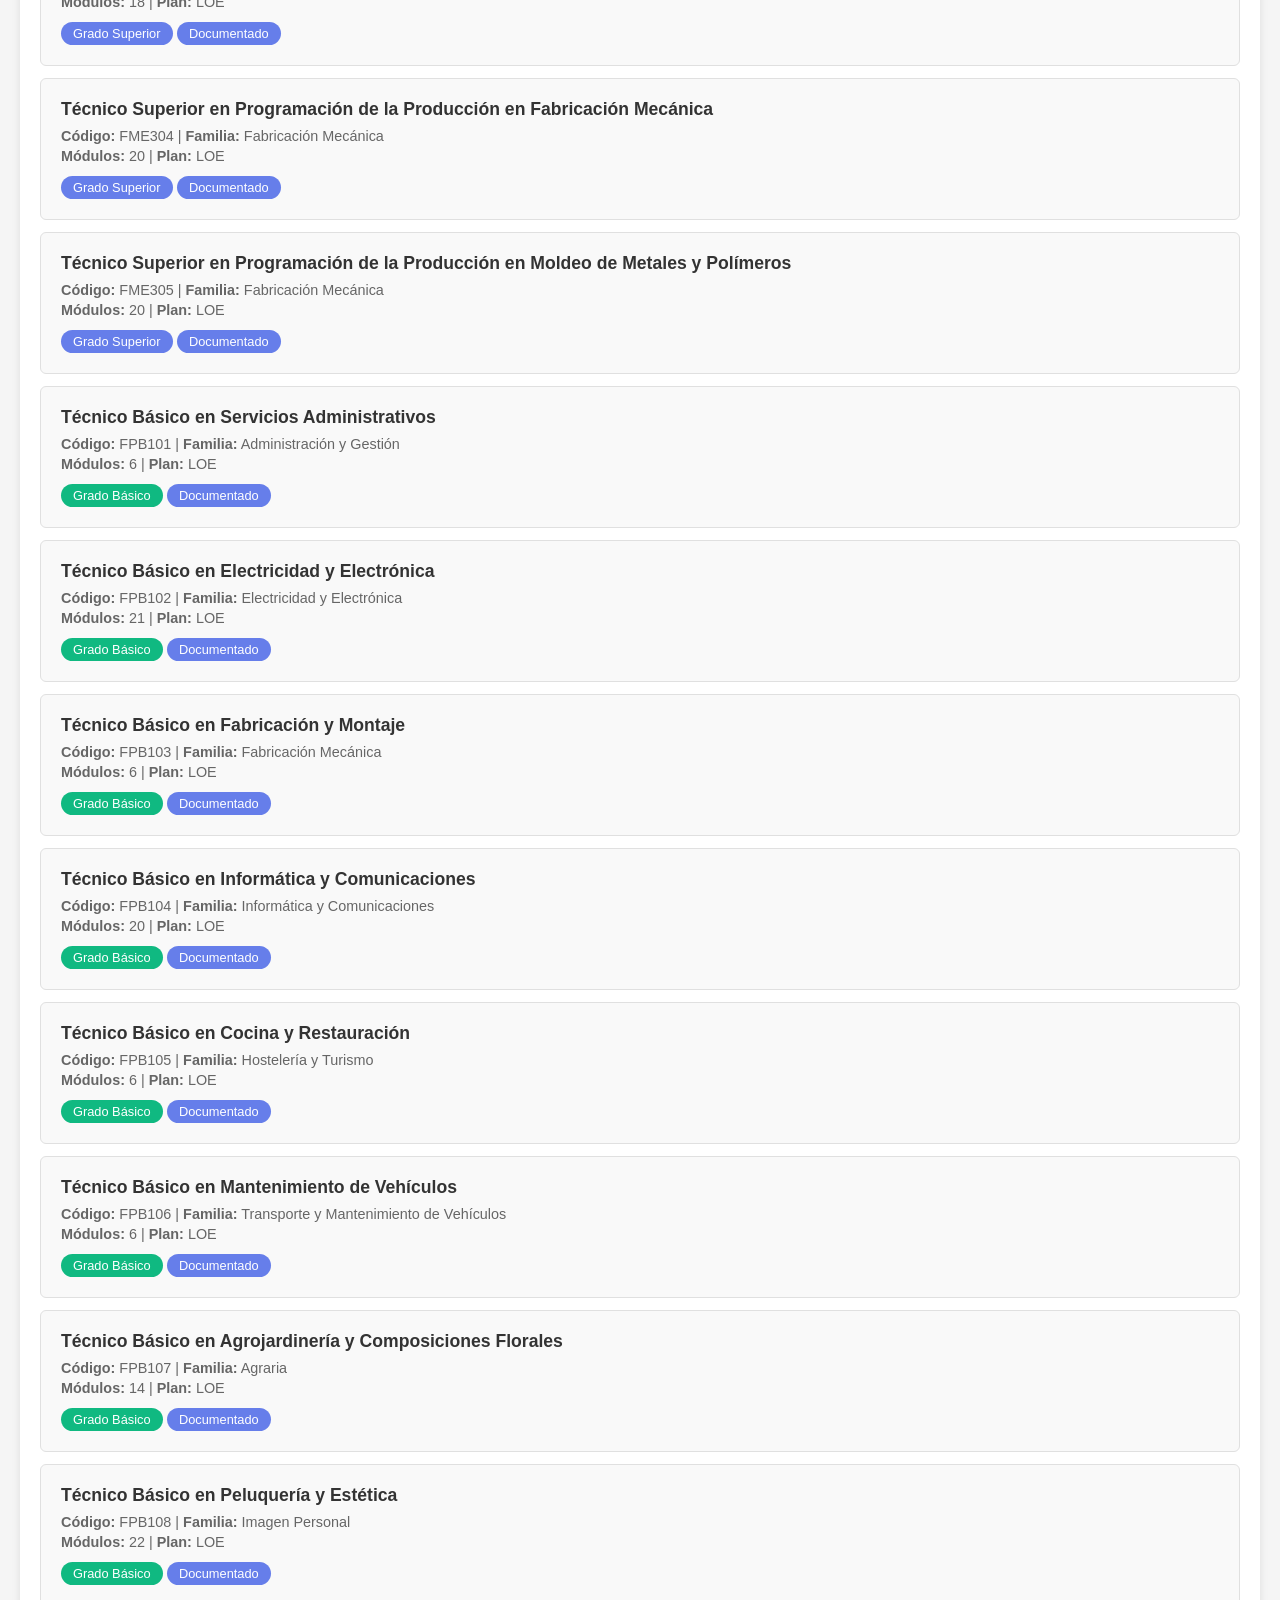
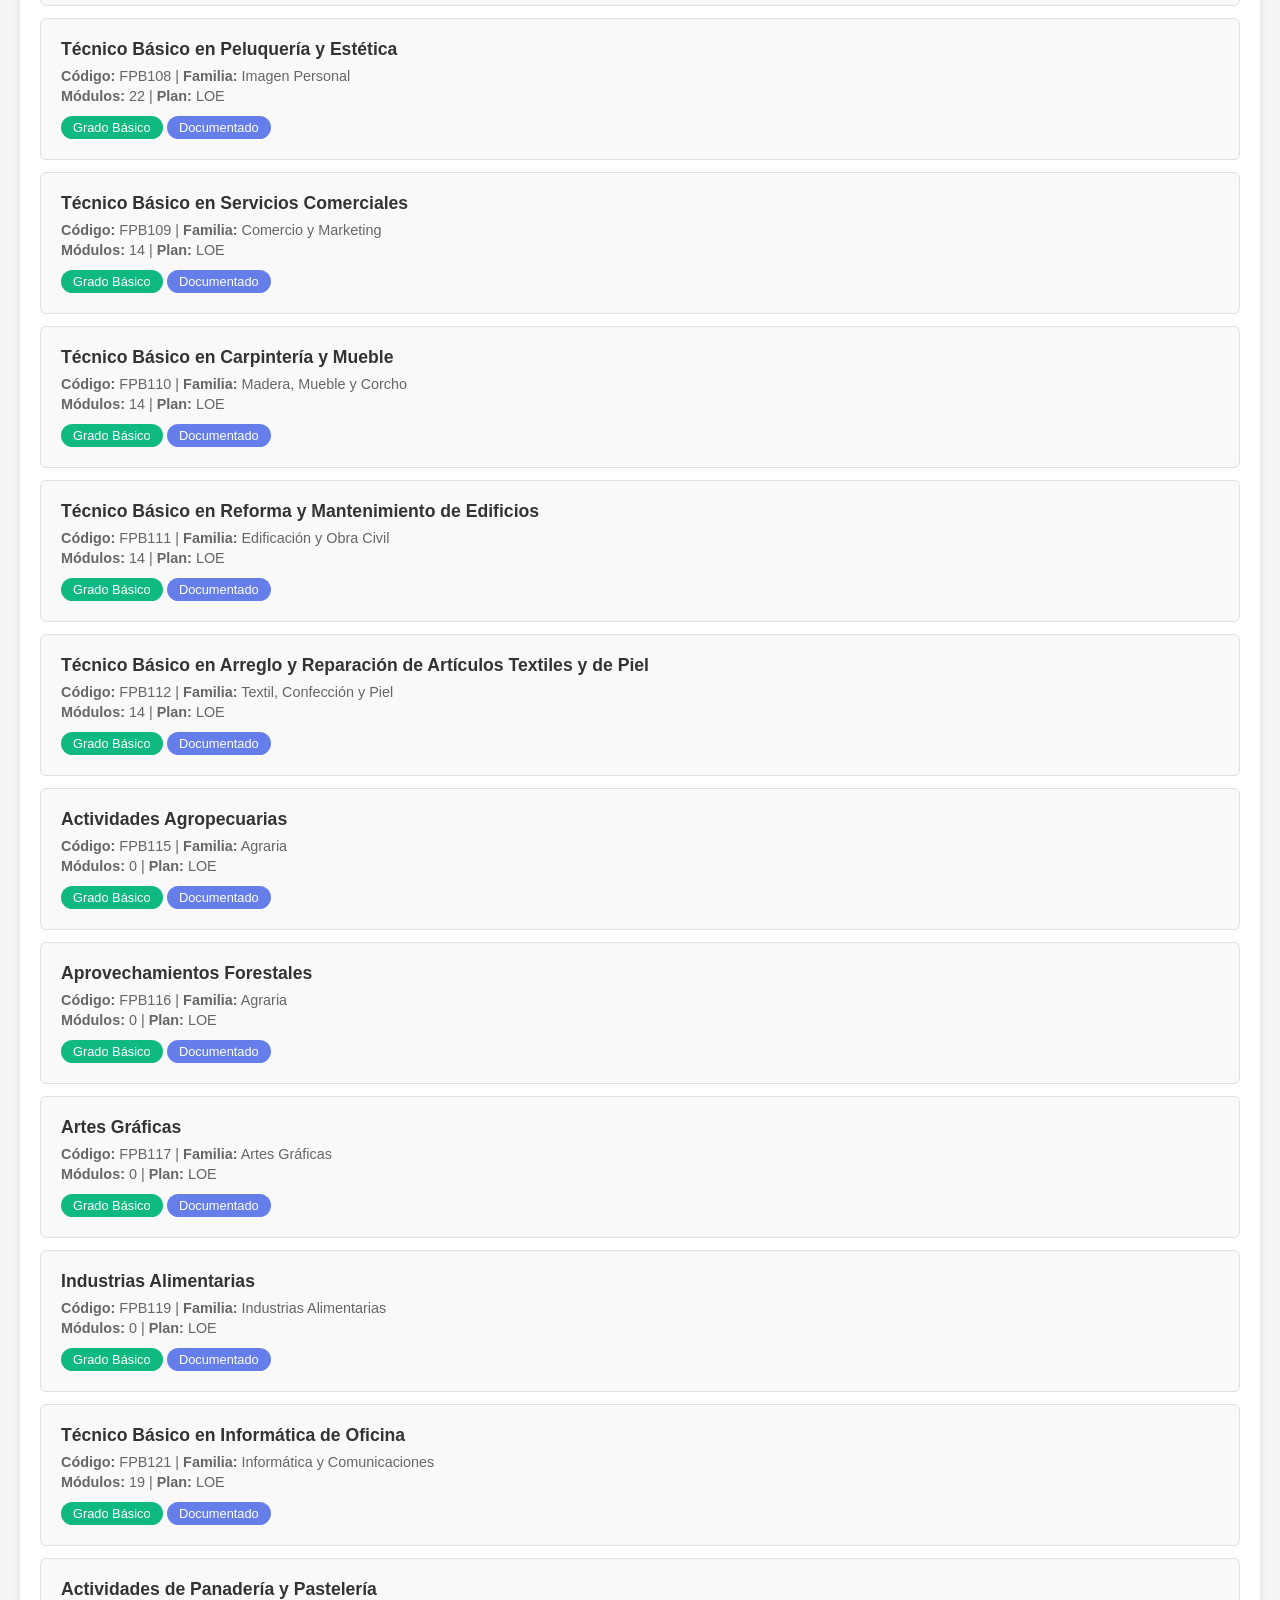
==== commit 1e21fff9: "Excluir Empresa, Digitalización aplicada (GM/GS) del ranking de módulos transversales" ====
--- a/estadisticas.html
+++ b/estadisticas.html
@@ -864,7 +864,9 @@
                 /Módulo profesional optativo/i,
                 /Sostenibilidad aplicada/i,
                 /Formación en centros de trabajo/i,
-                /^FCT$/i
+                /^FCT$/i,
+                /Empresa e iniciativa emprendedora/i,
+                /Digitalización aplicada a los sectores productivos/i
             ];
 
             // Función para verificar si un módulo debe ser excluido
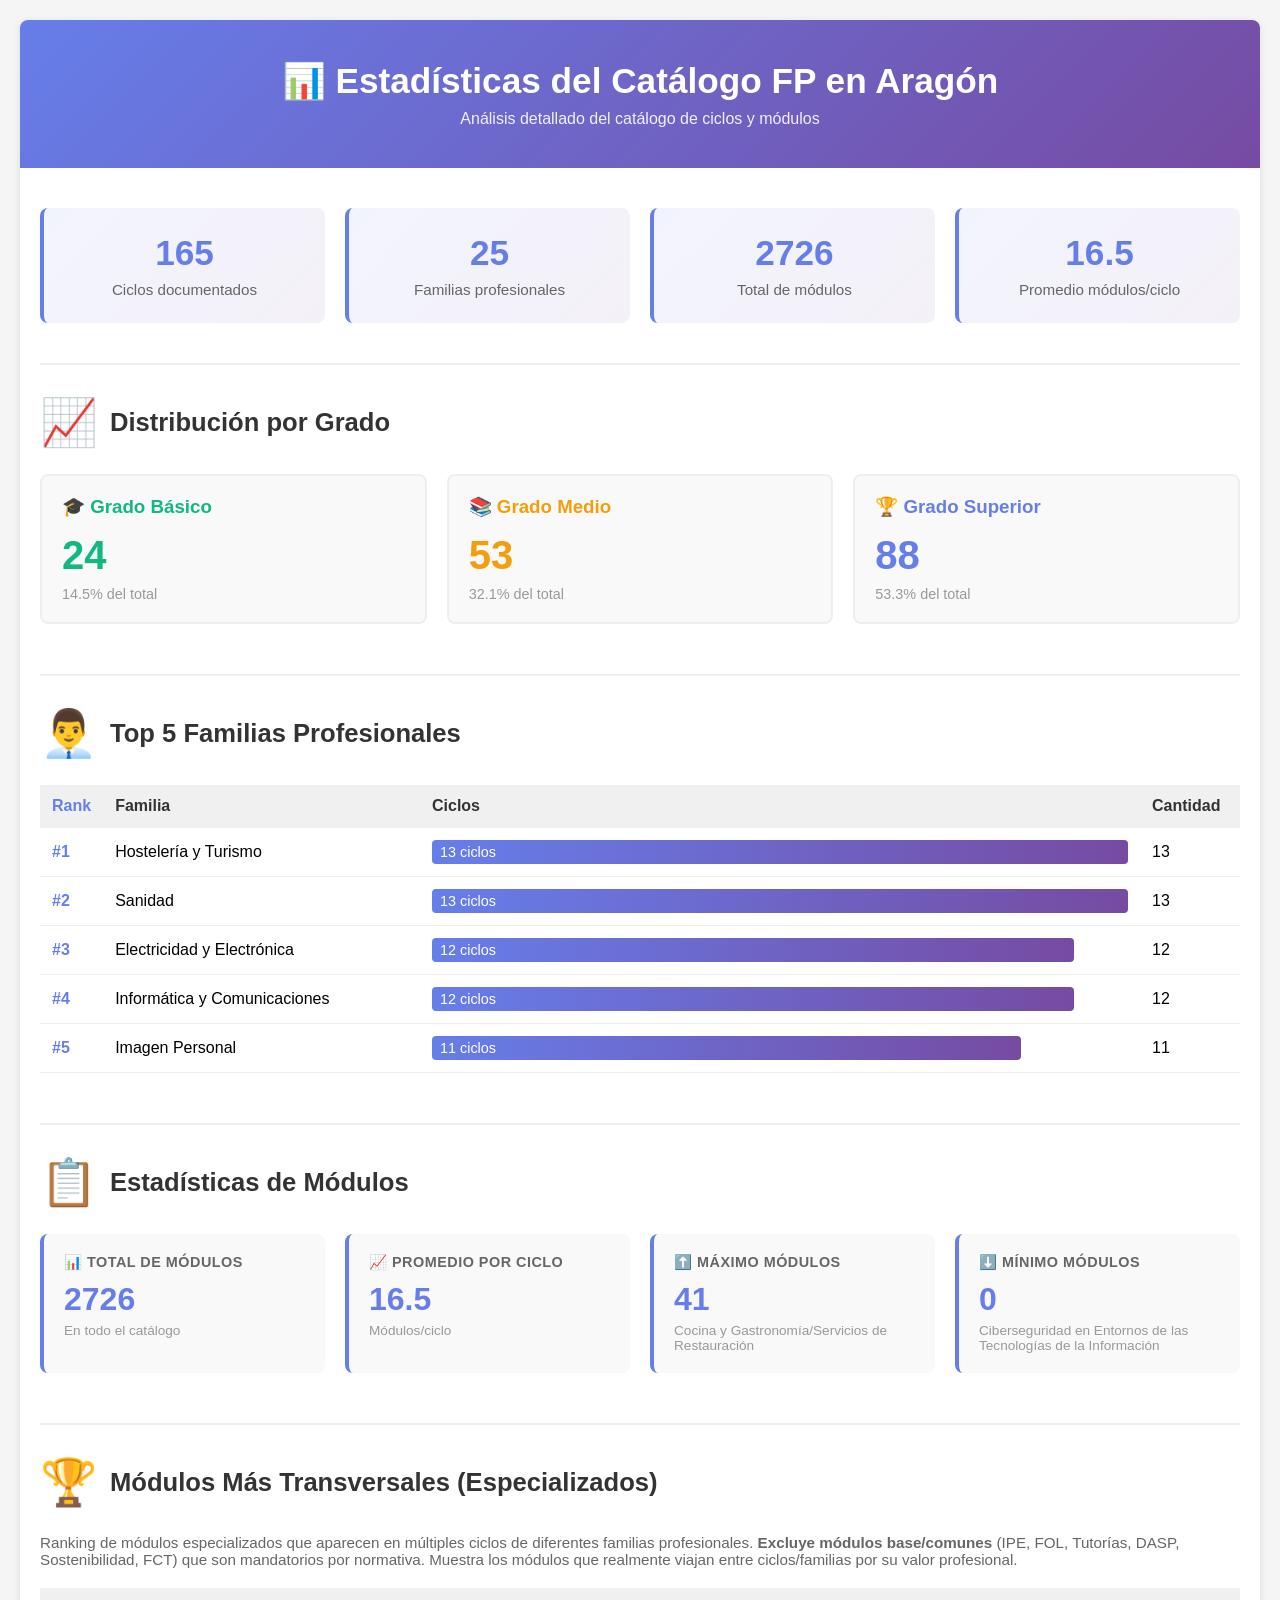
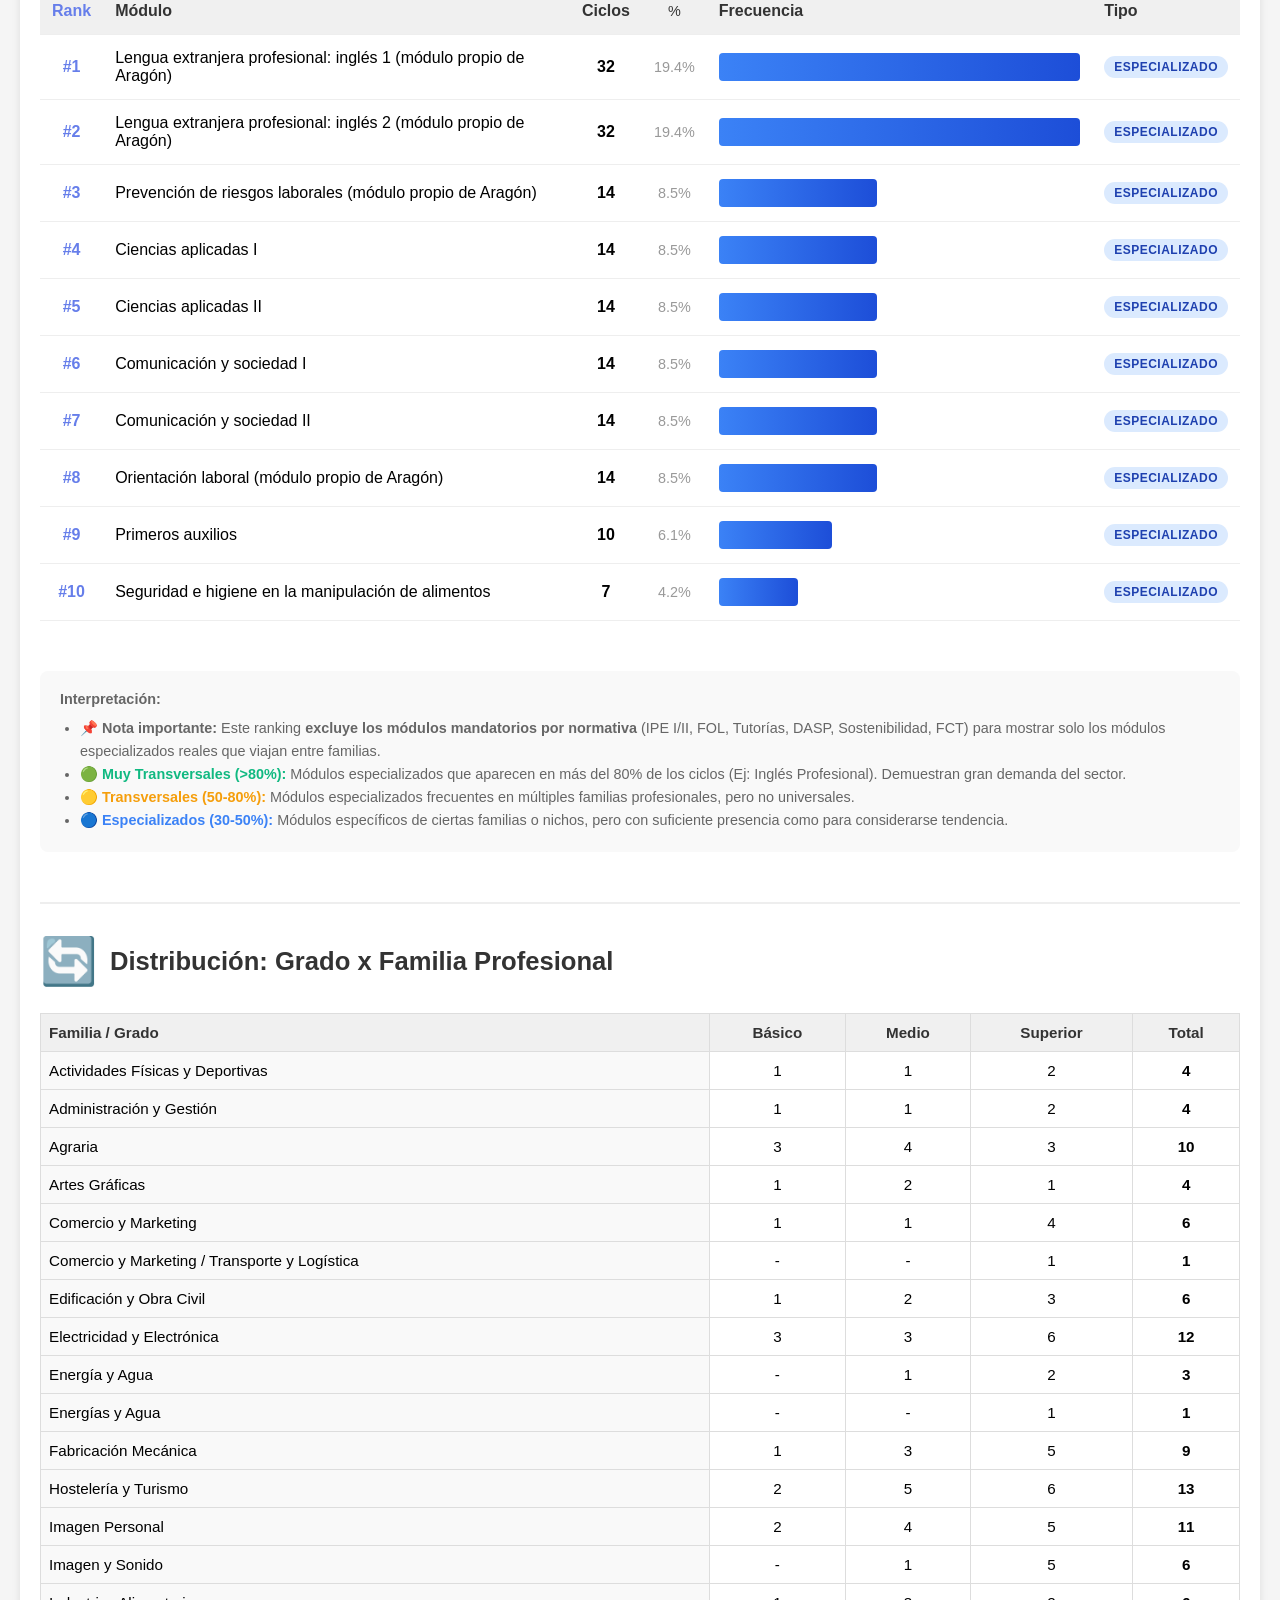
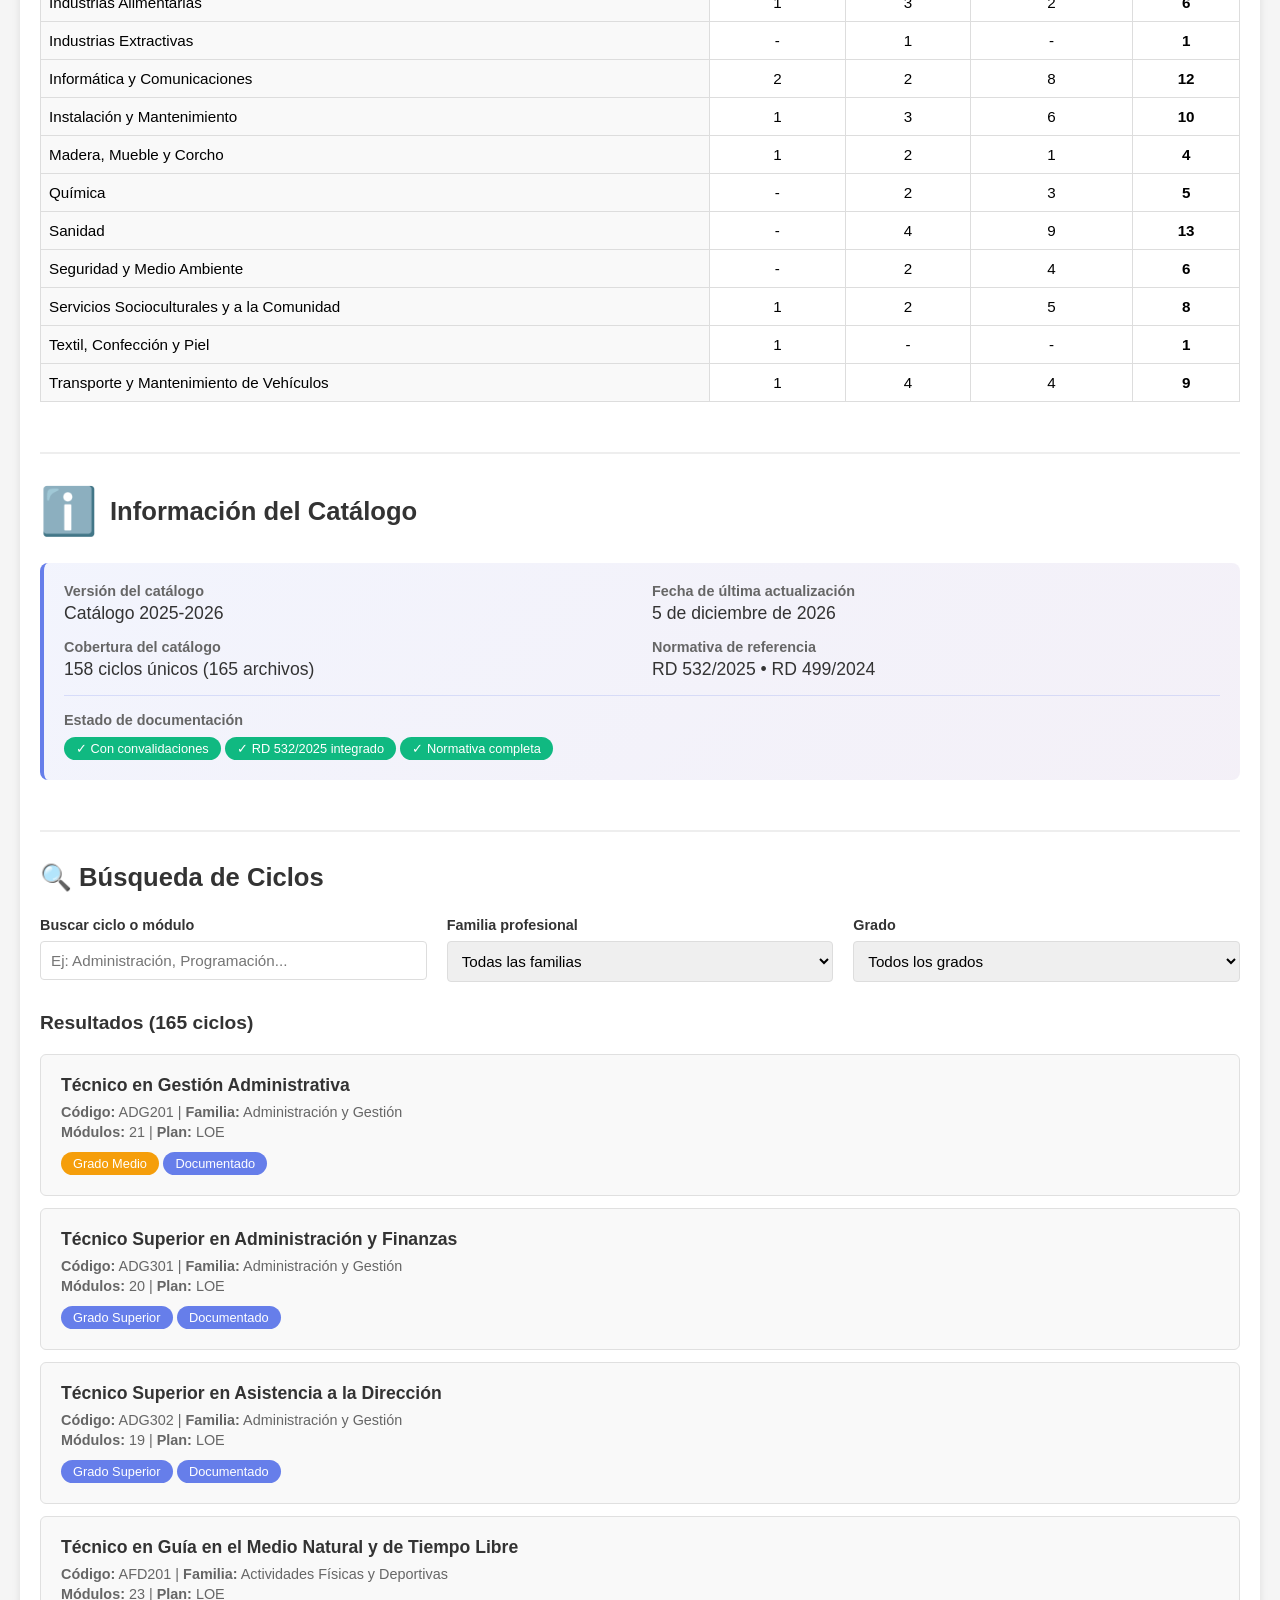
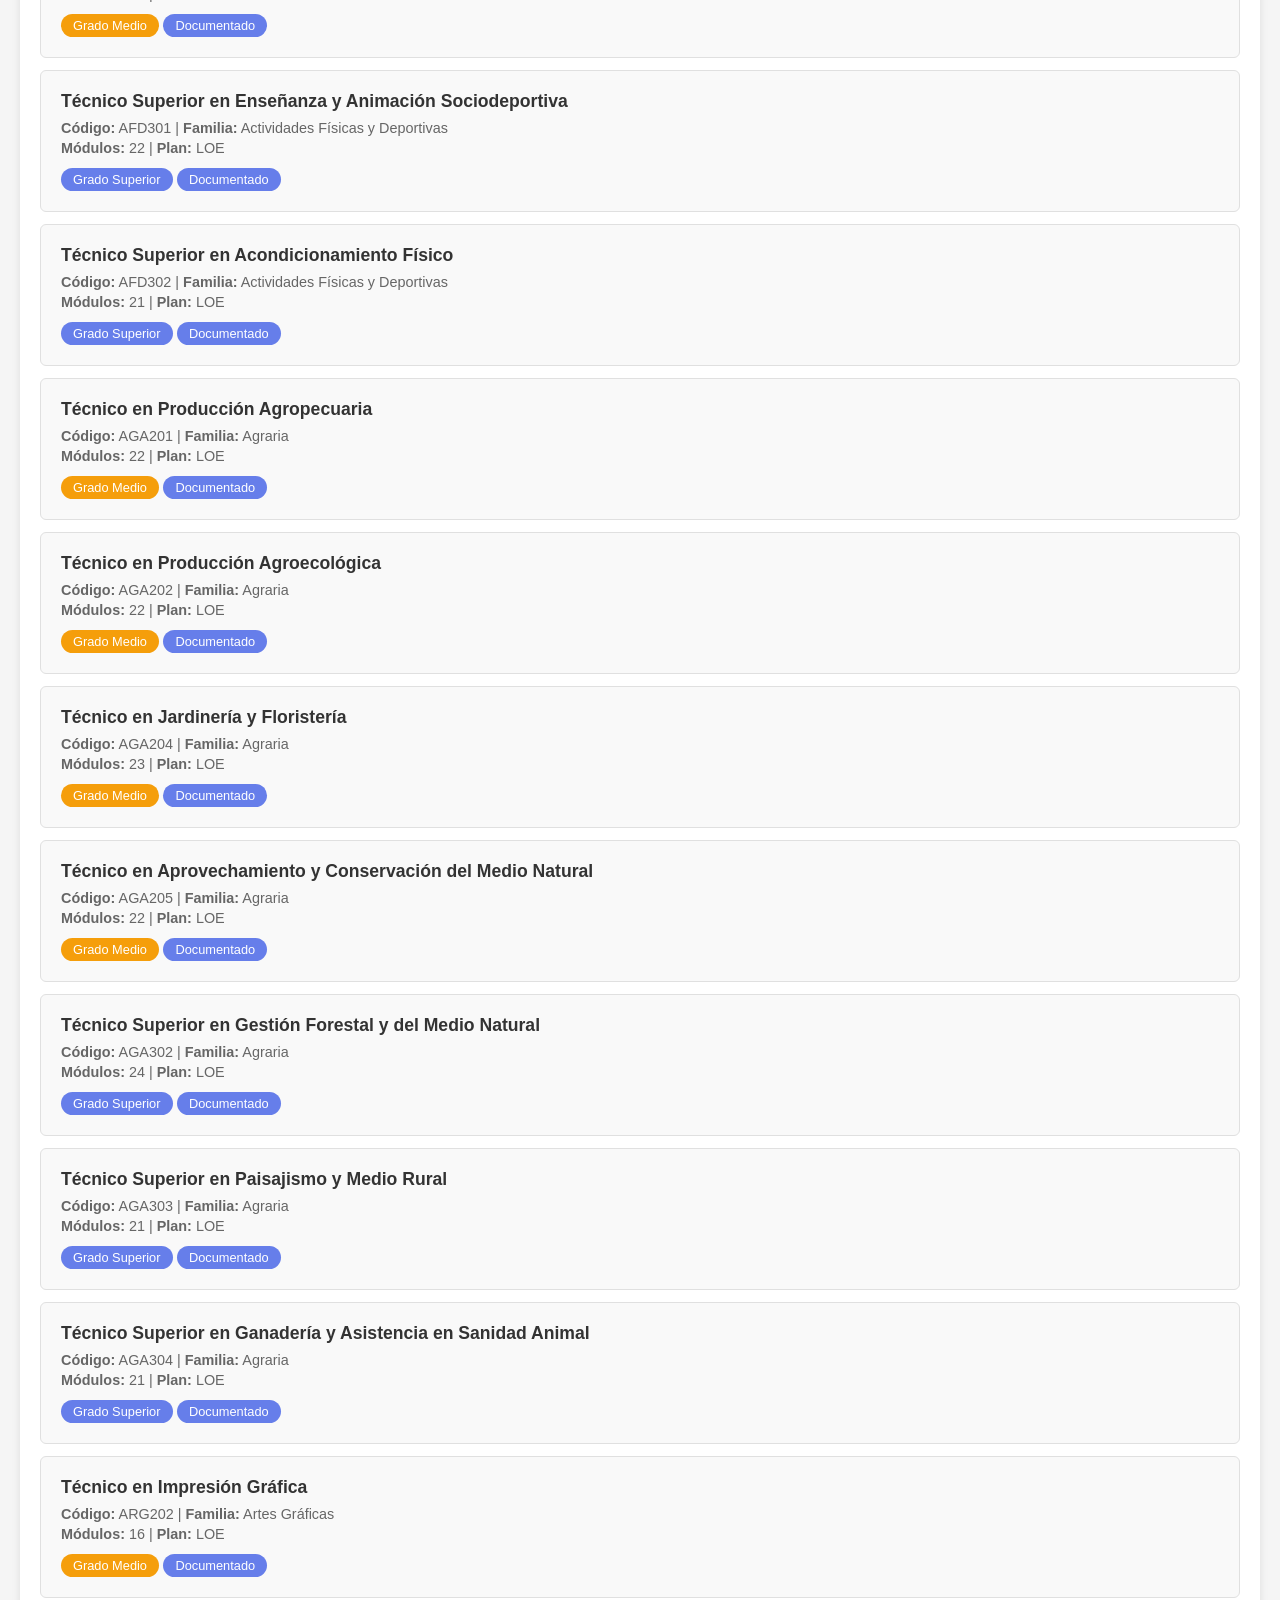
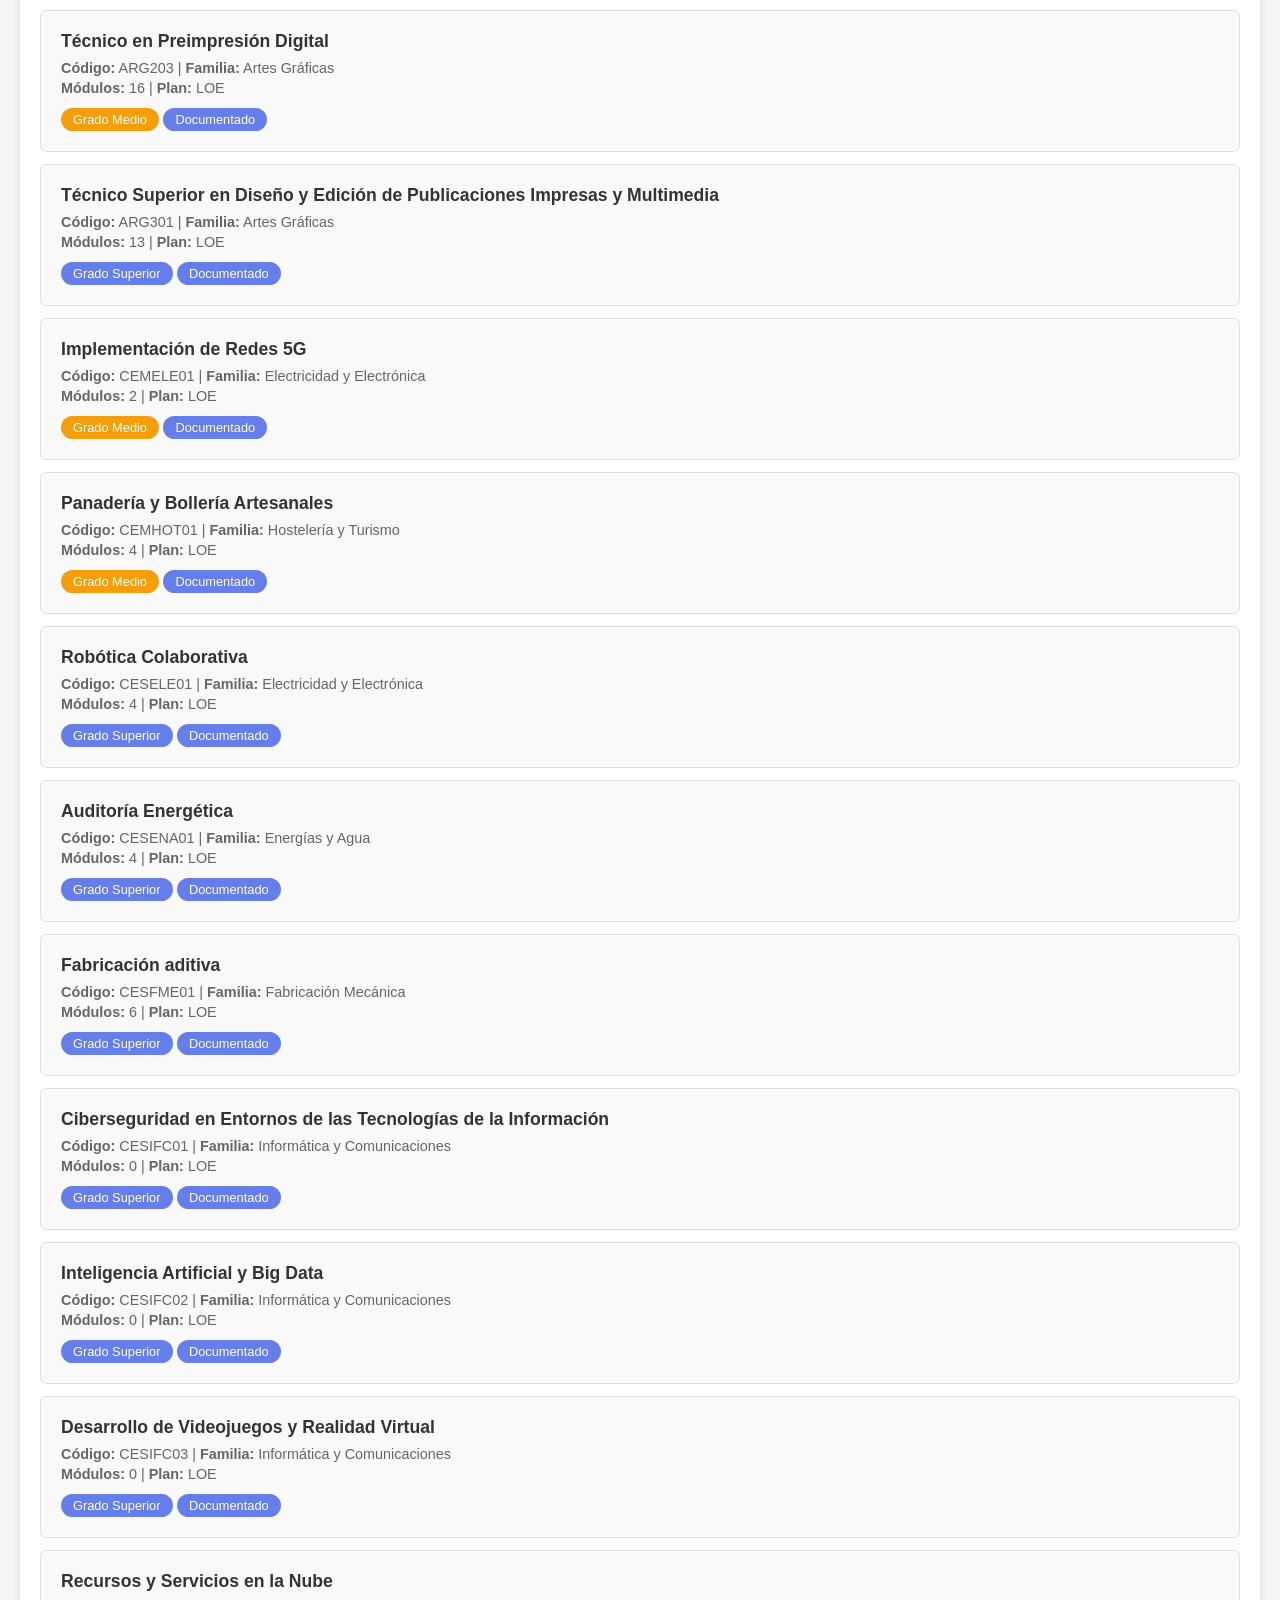
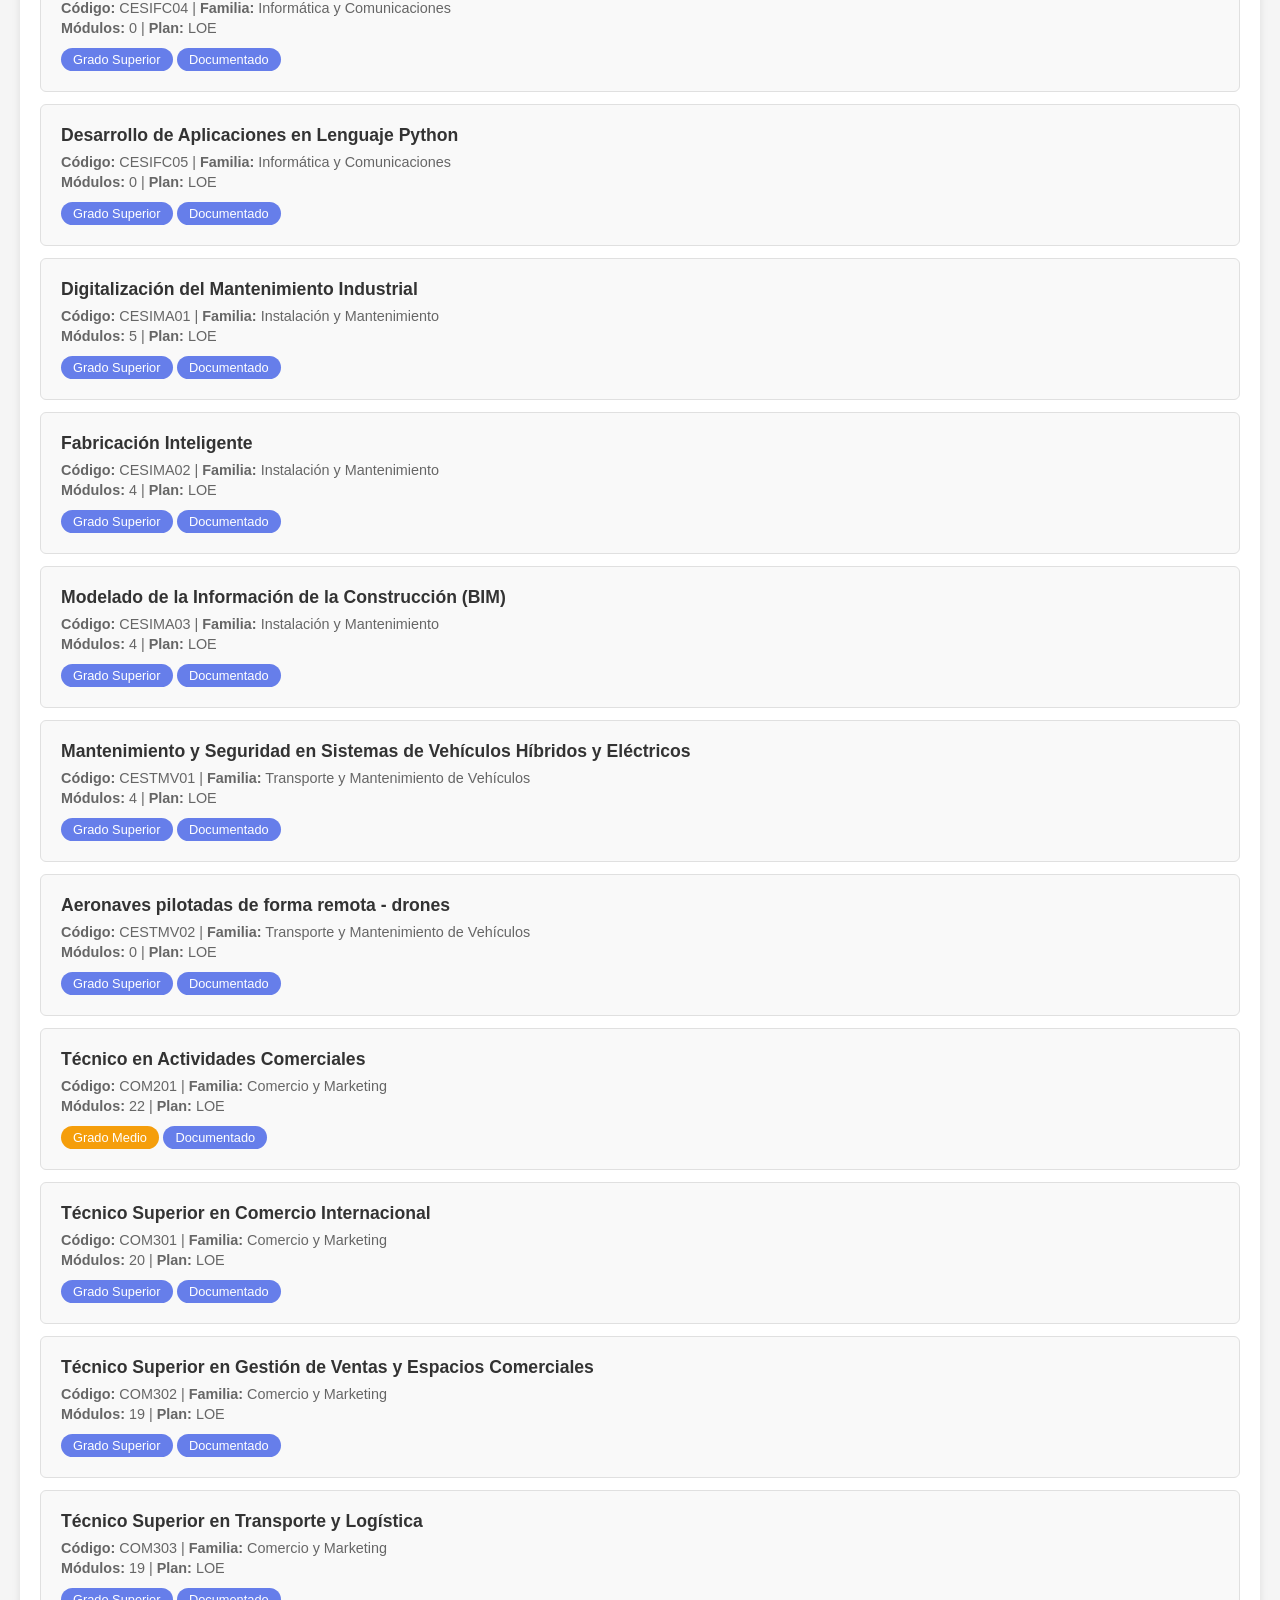
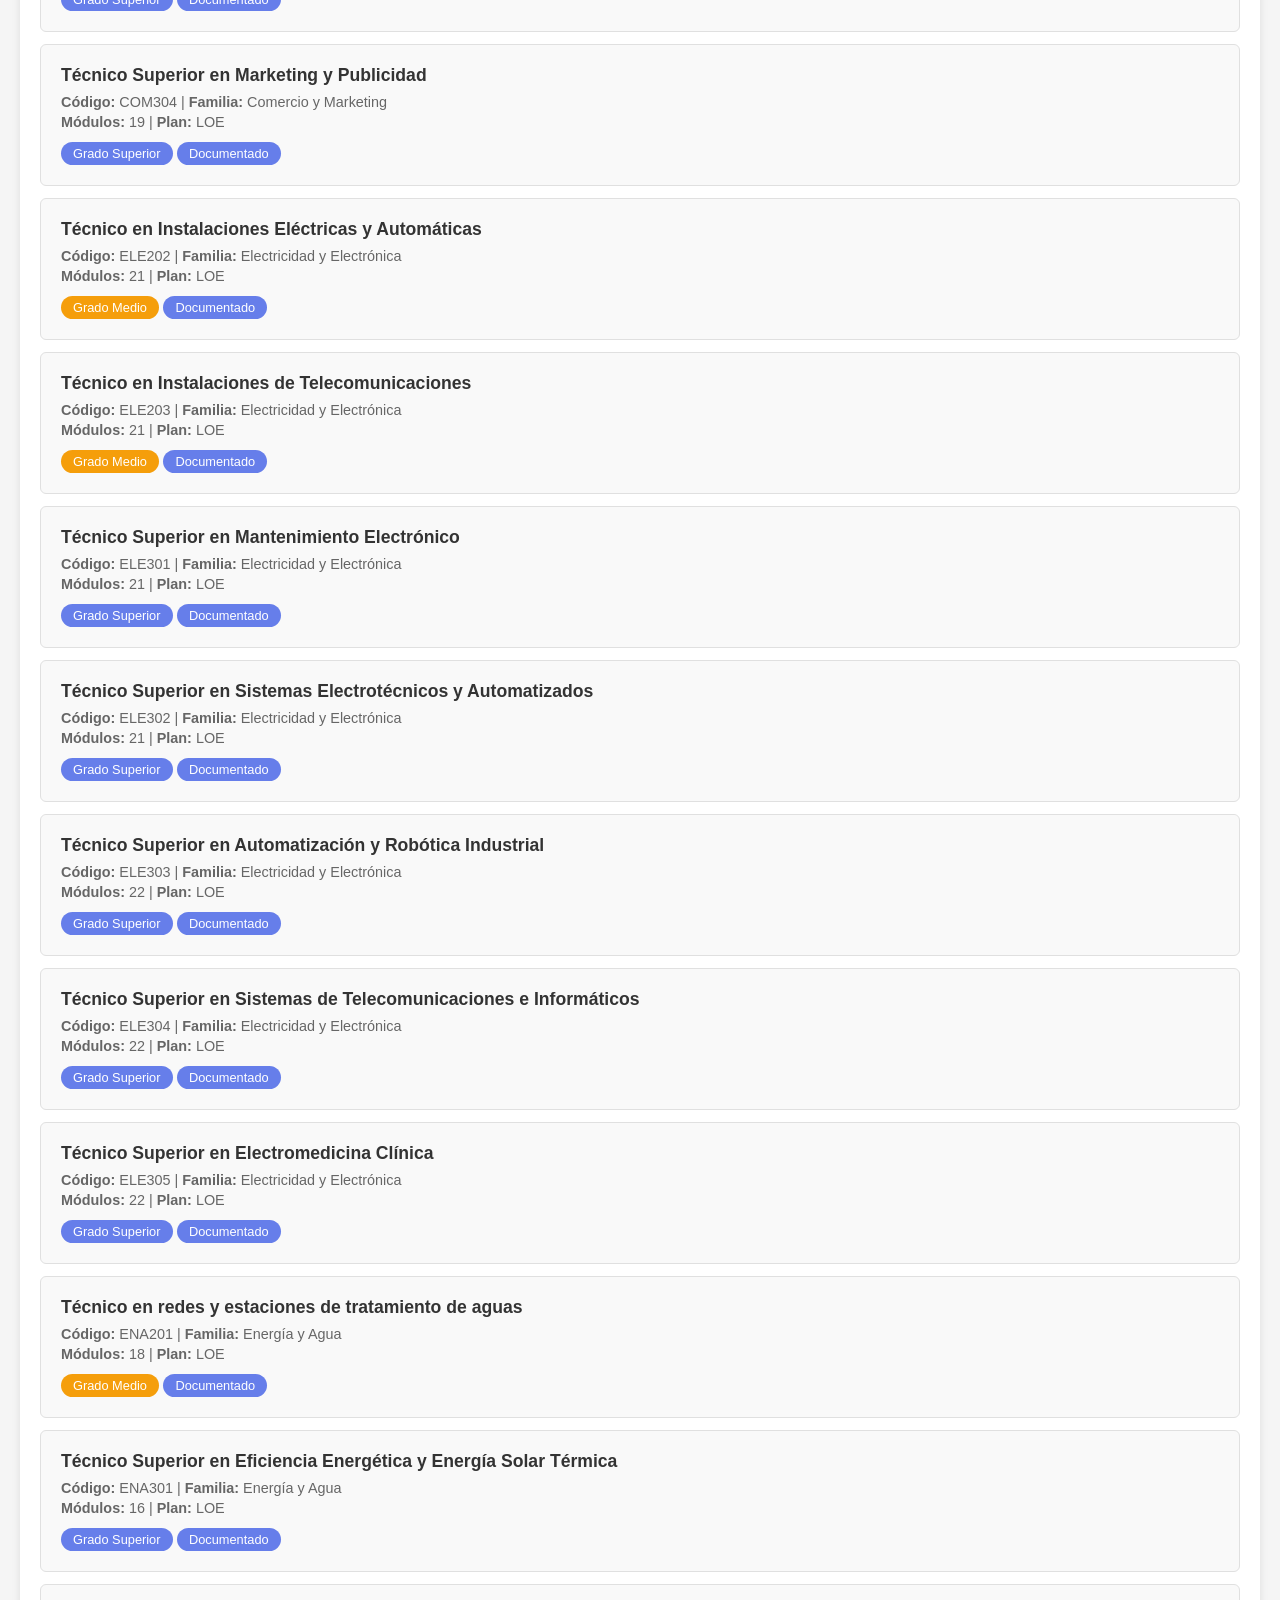
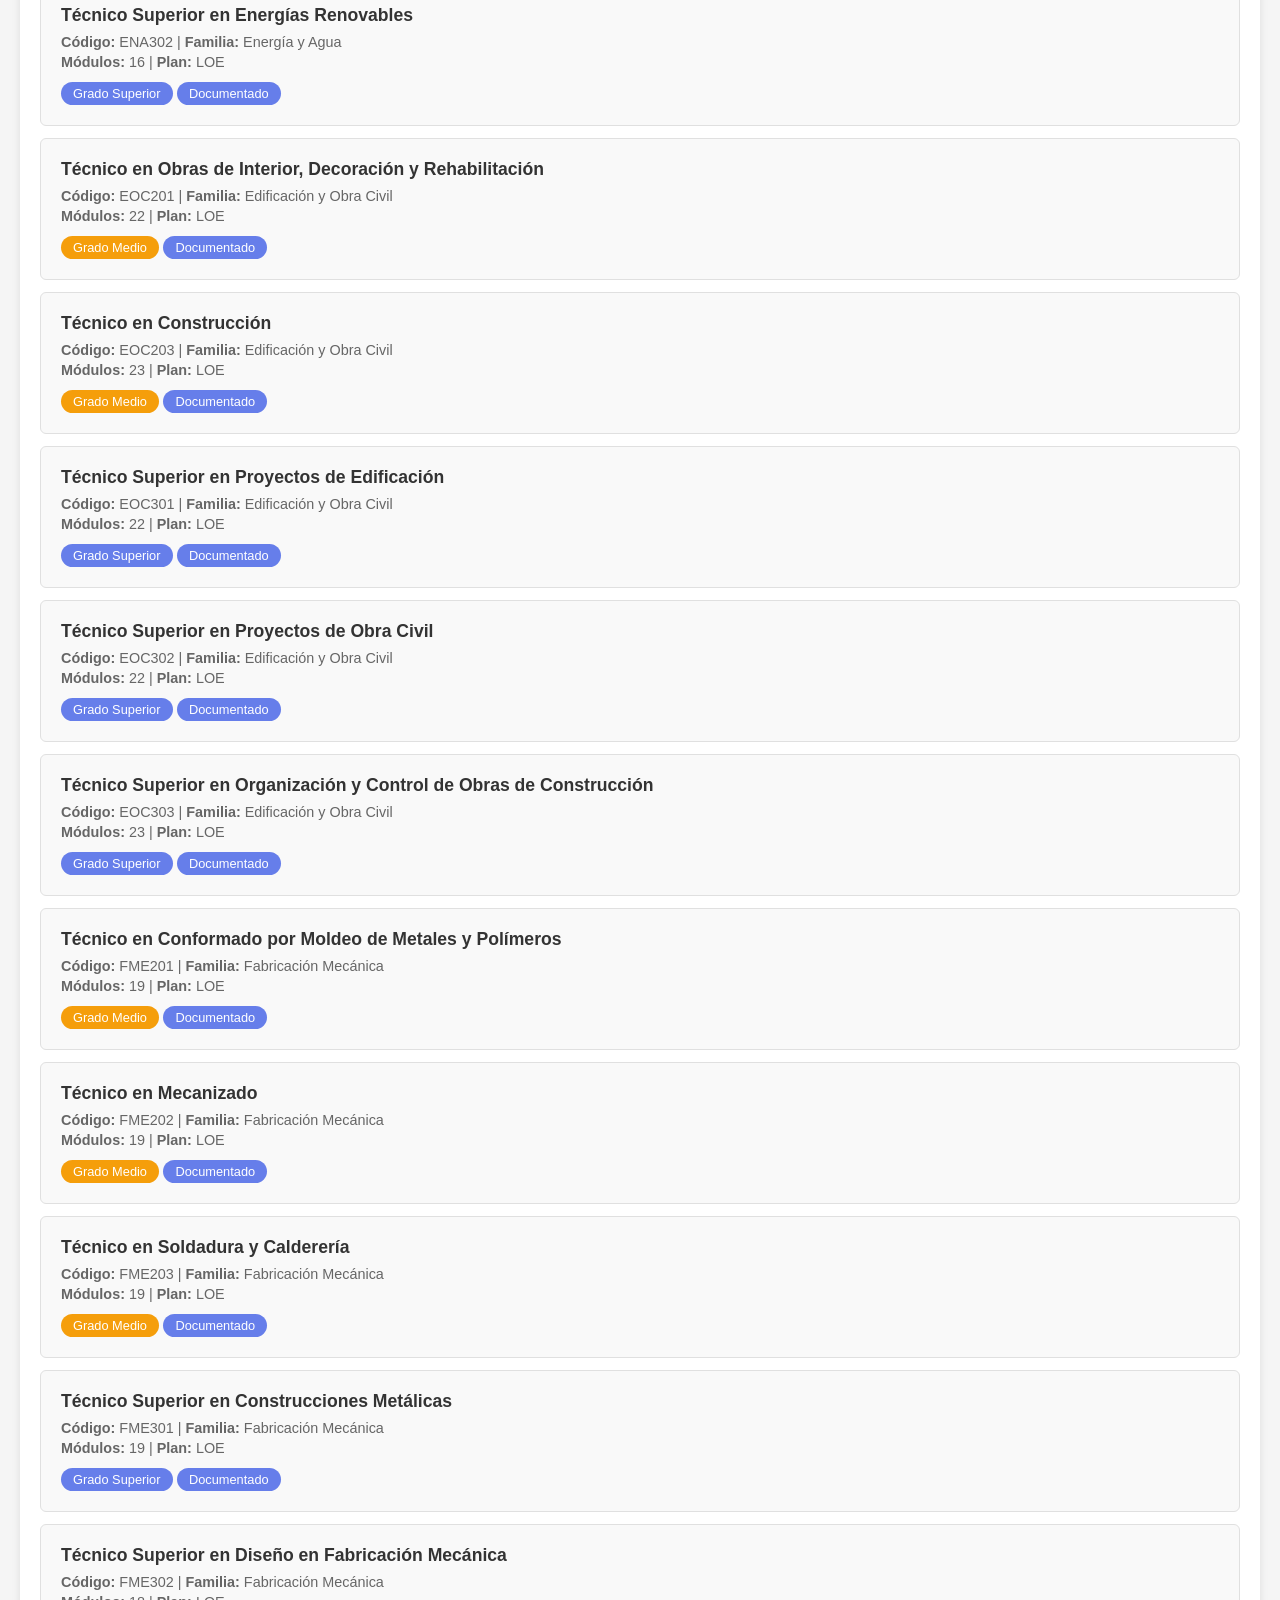
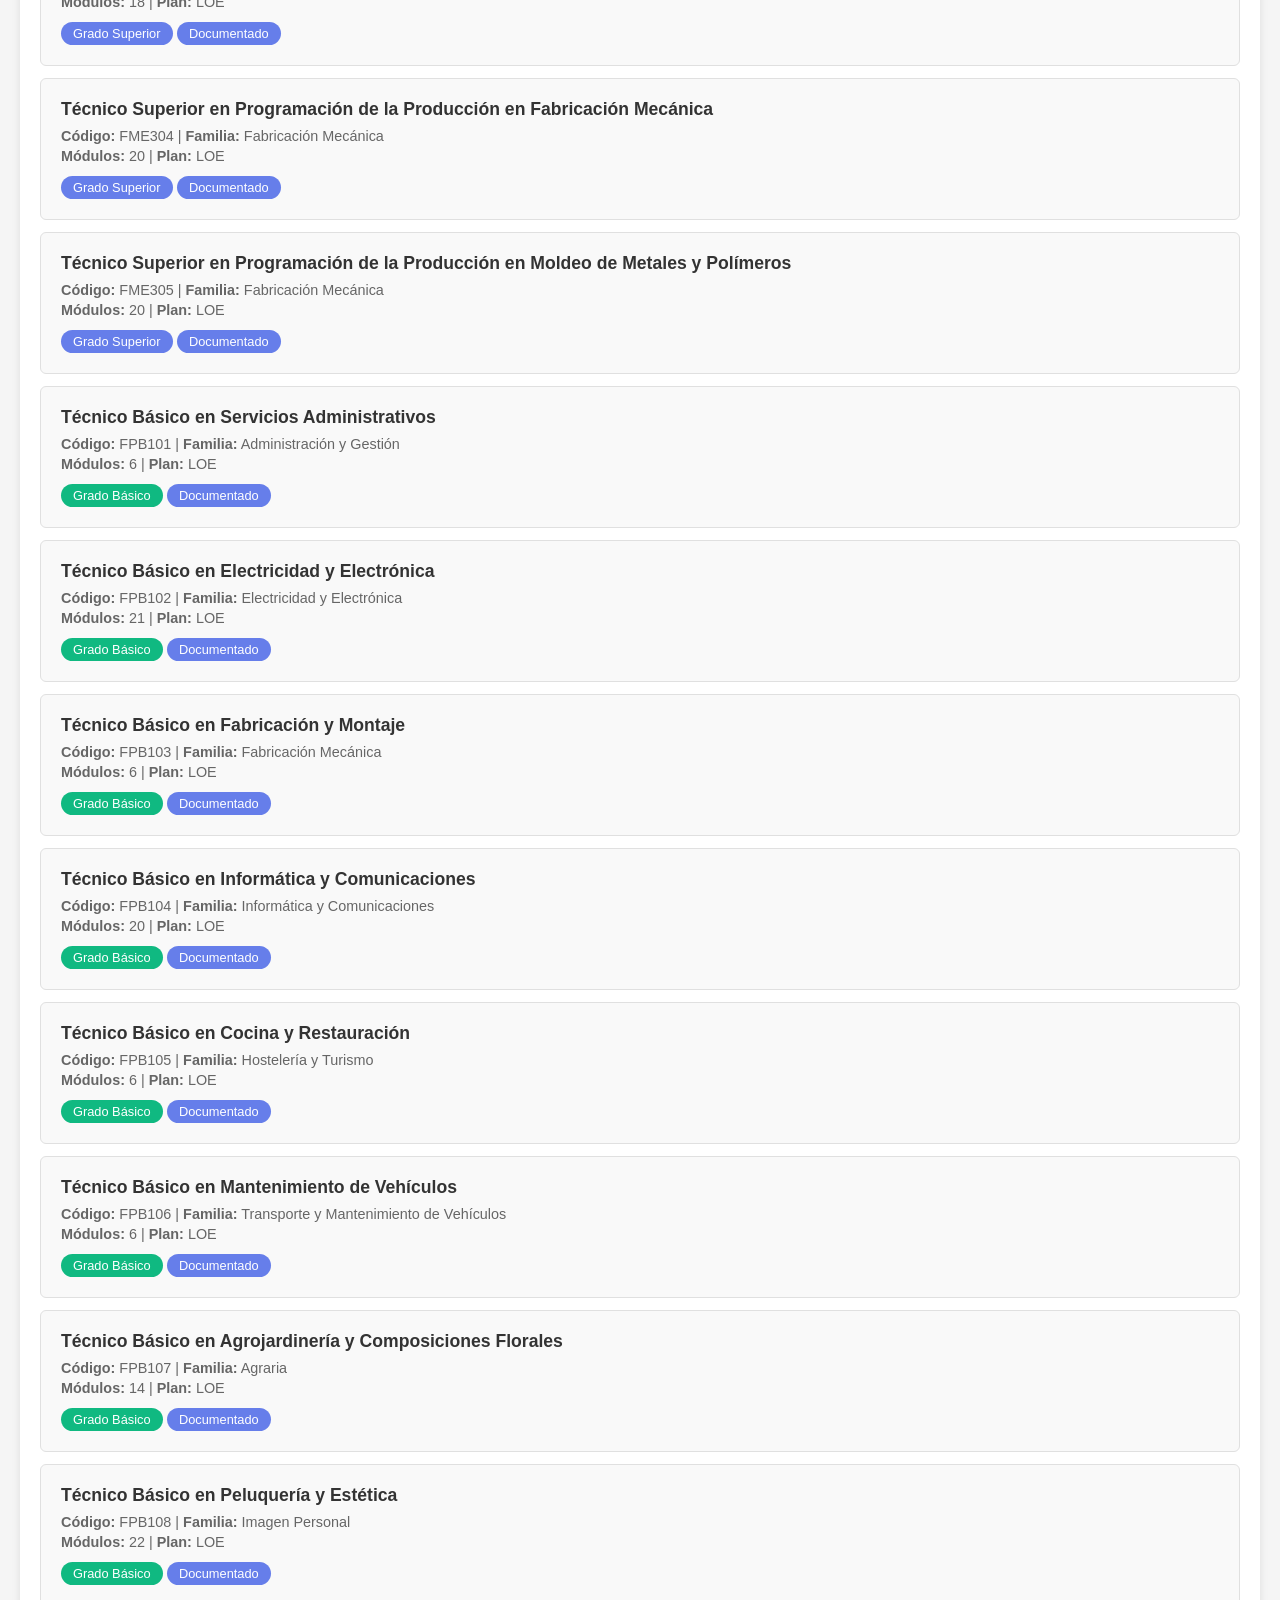
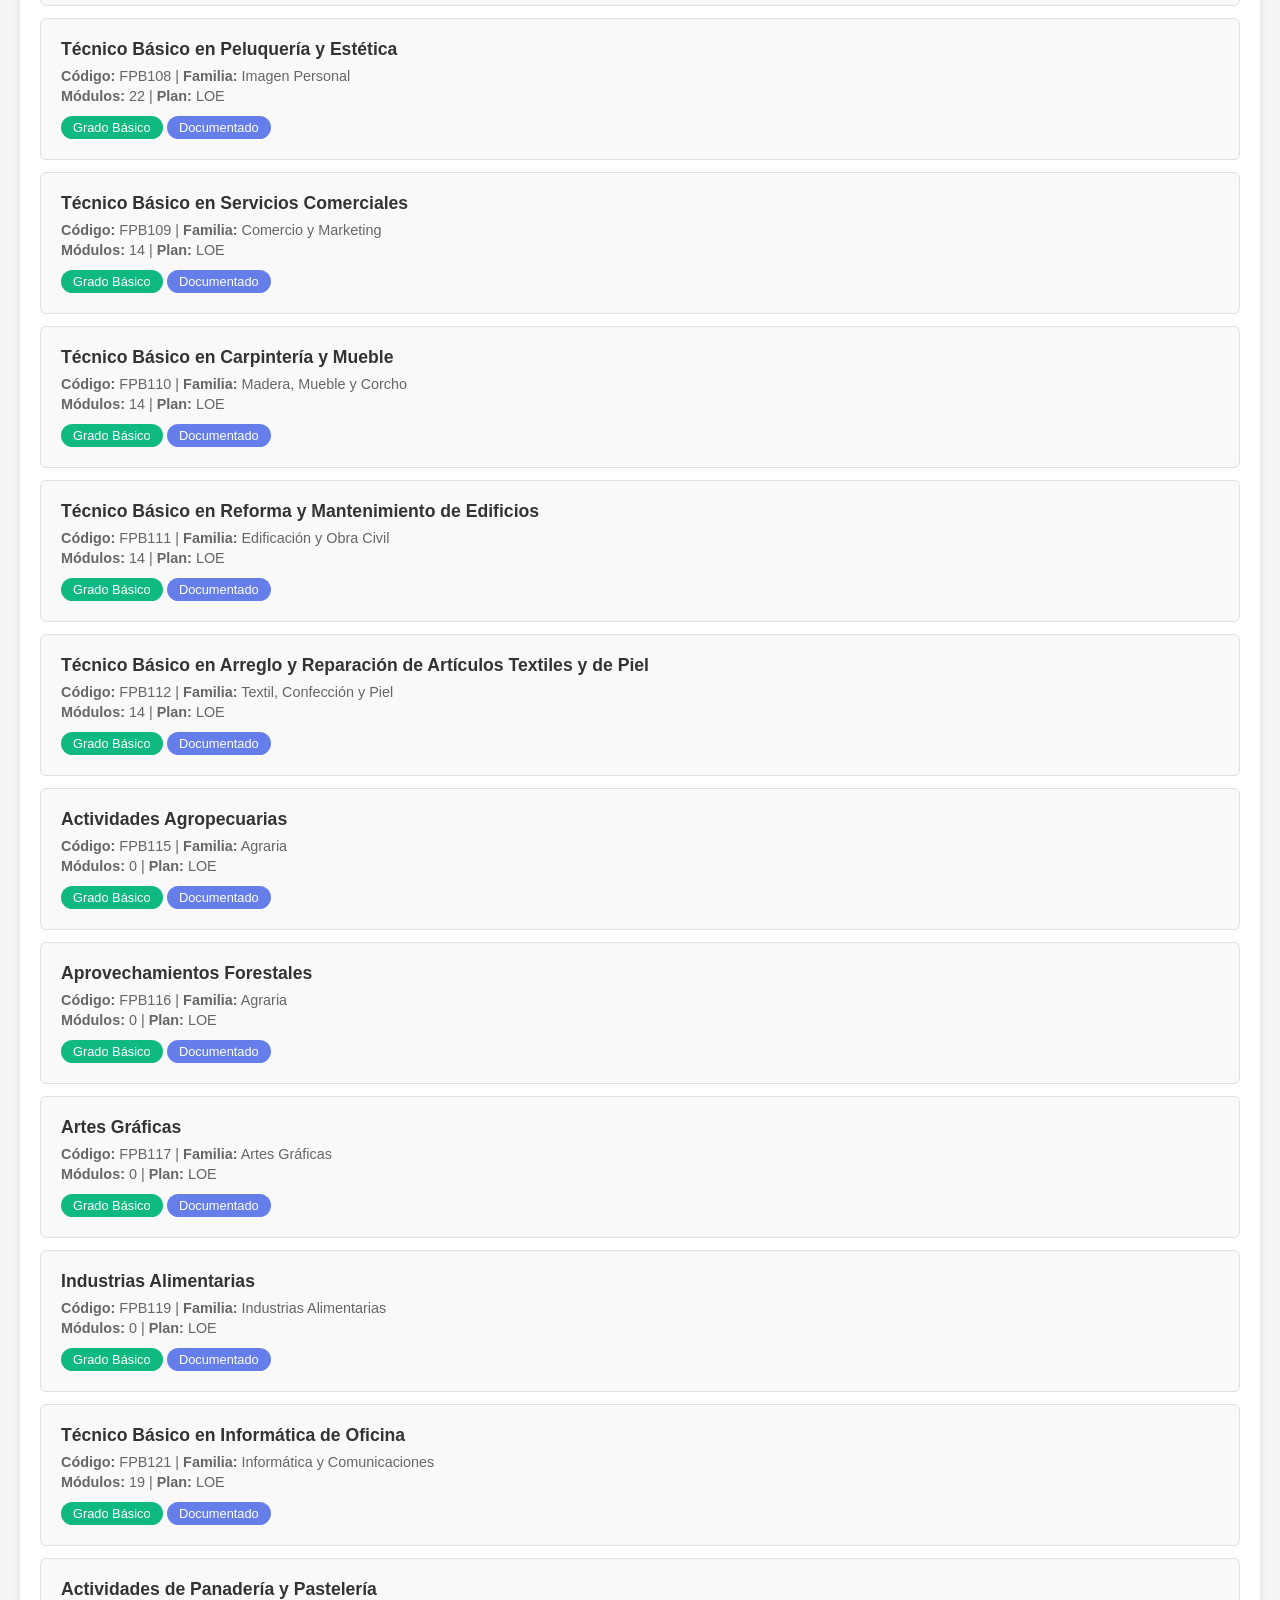
==== commit 26f8b7dd: "Excluir Proyecto intermodular, Inglés Profesional y Ámbitos del ranking" ====
--- a/estadisticas.html
+++ b/estadisticas.html
@@ -866,7 +866,10 @@
                 /Formación en centros de trabajo/i,
                 /^FCT$/i,
                 /Empresa e iniciativa emprendedora/i,
-                /Digitalización aplicada a los sectores productivos/i
+                /Digitalización aplicada a los sectores productivos/i,
+                /Proyecto intermodular/i,
+                /Inglés Profesional/i,
+                /^Ámbito/i
             ];
 
             // Función para verificar si un módulo debe ser excluido
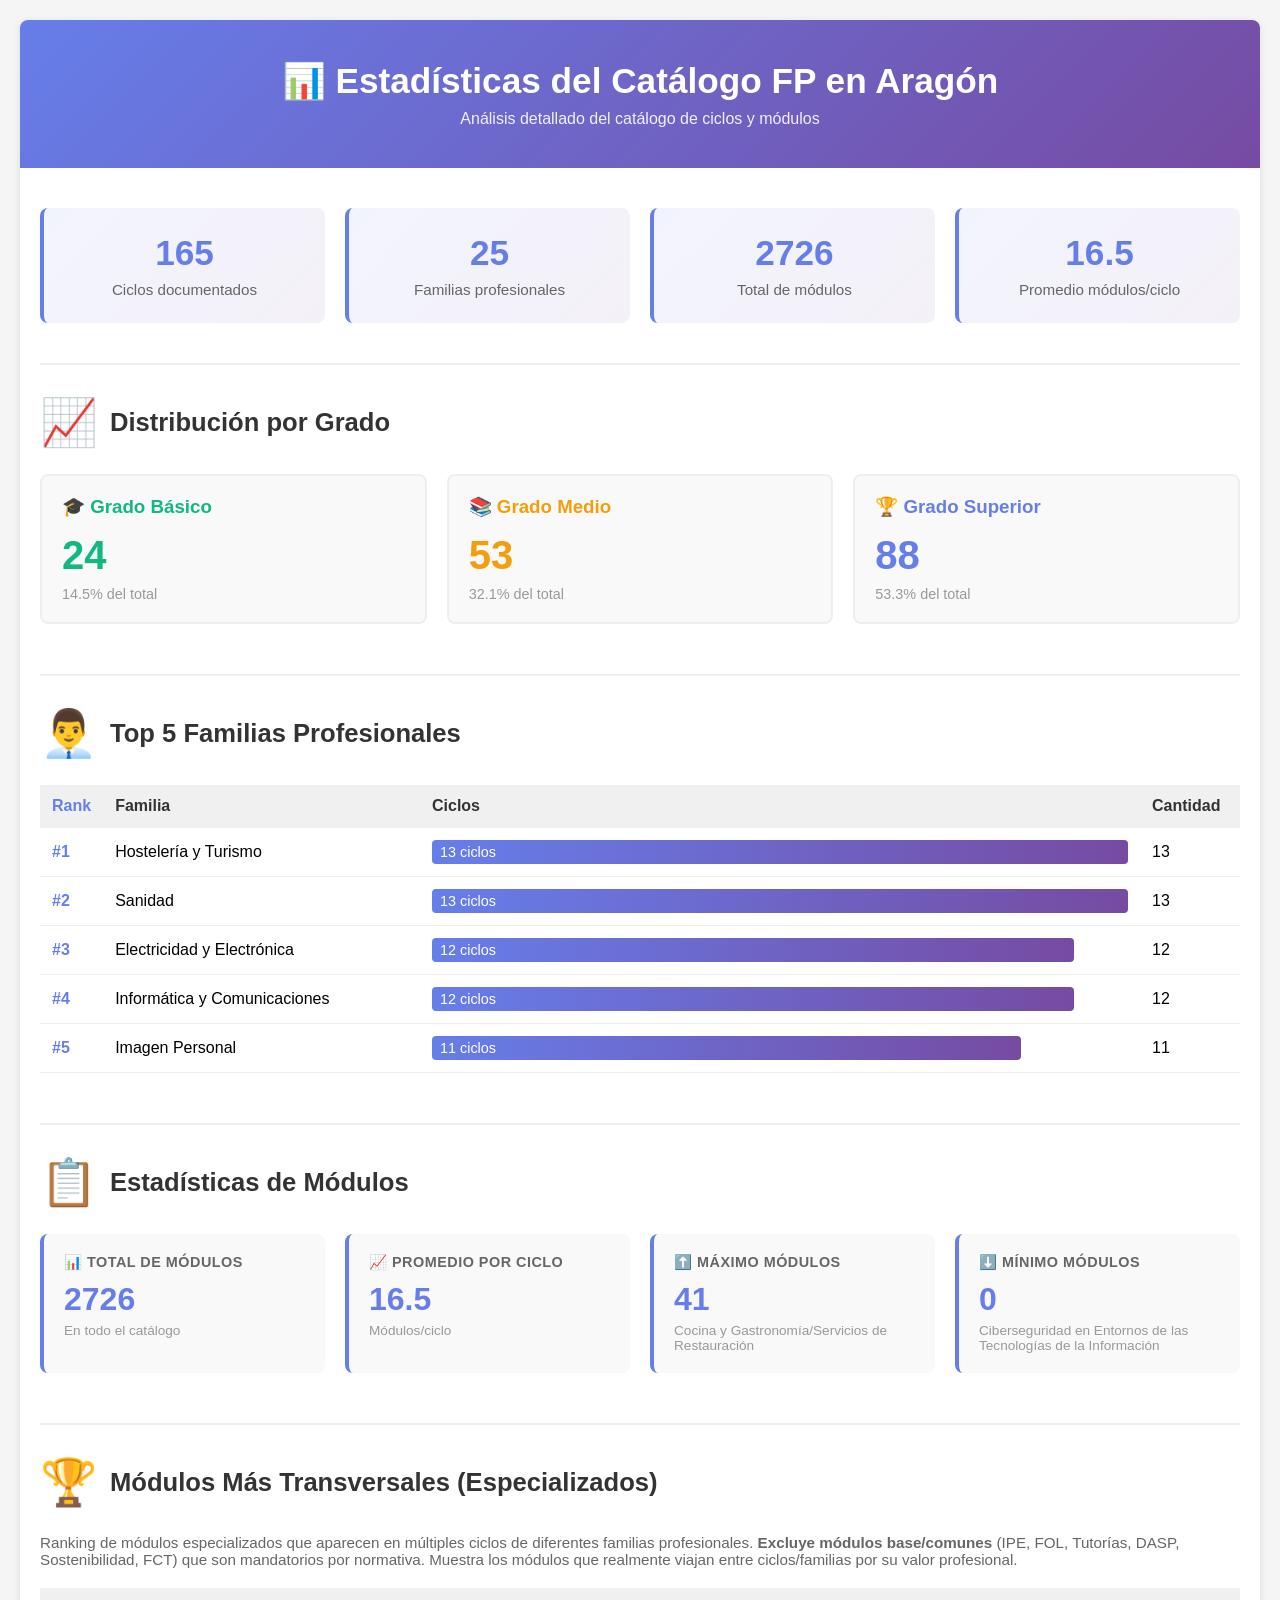
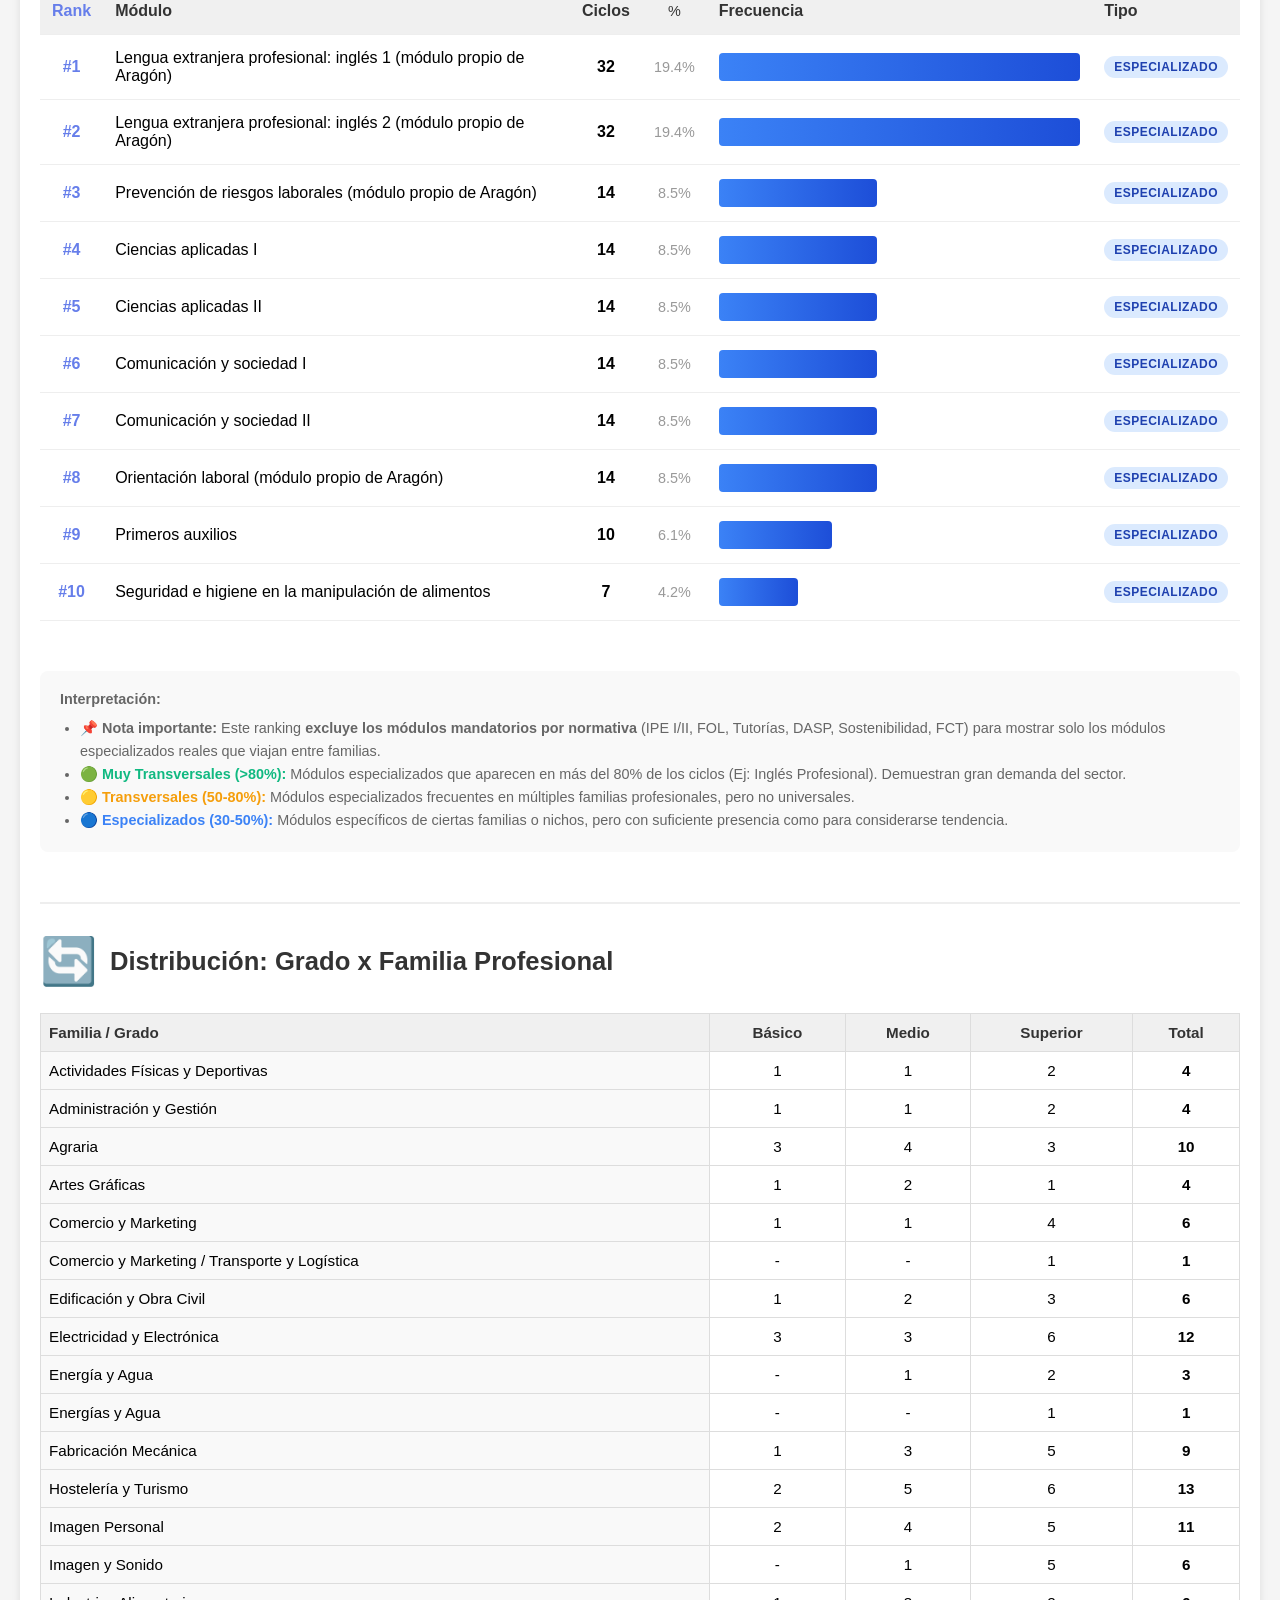
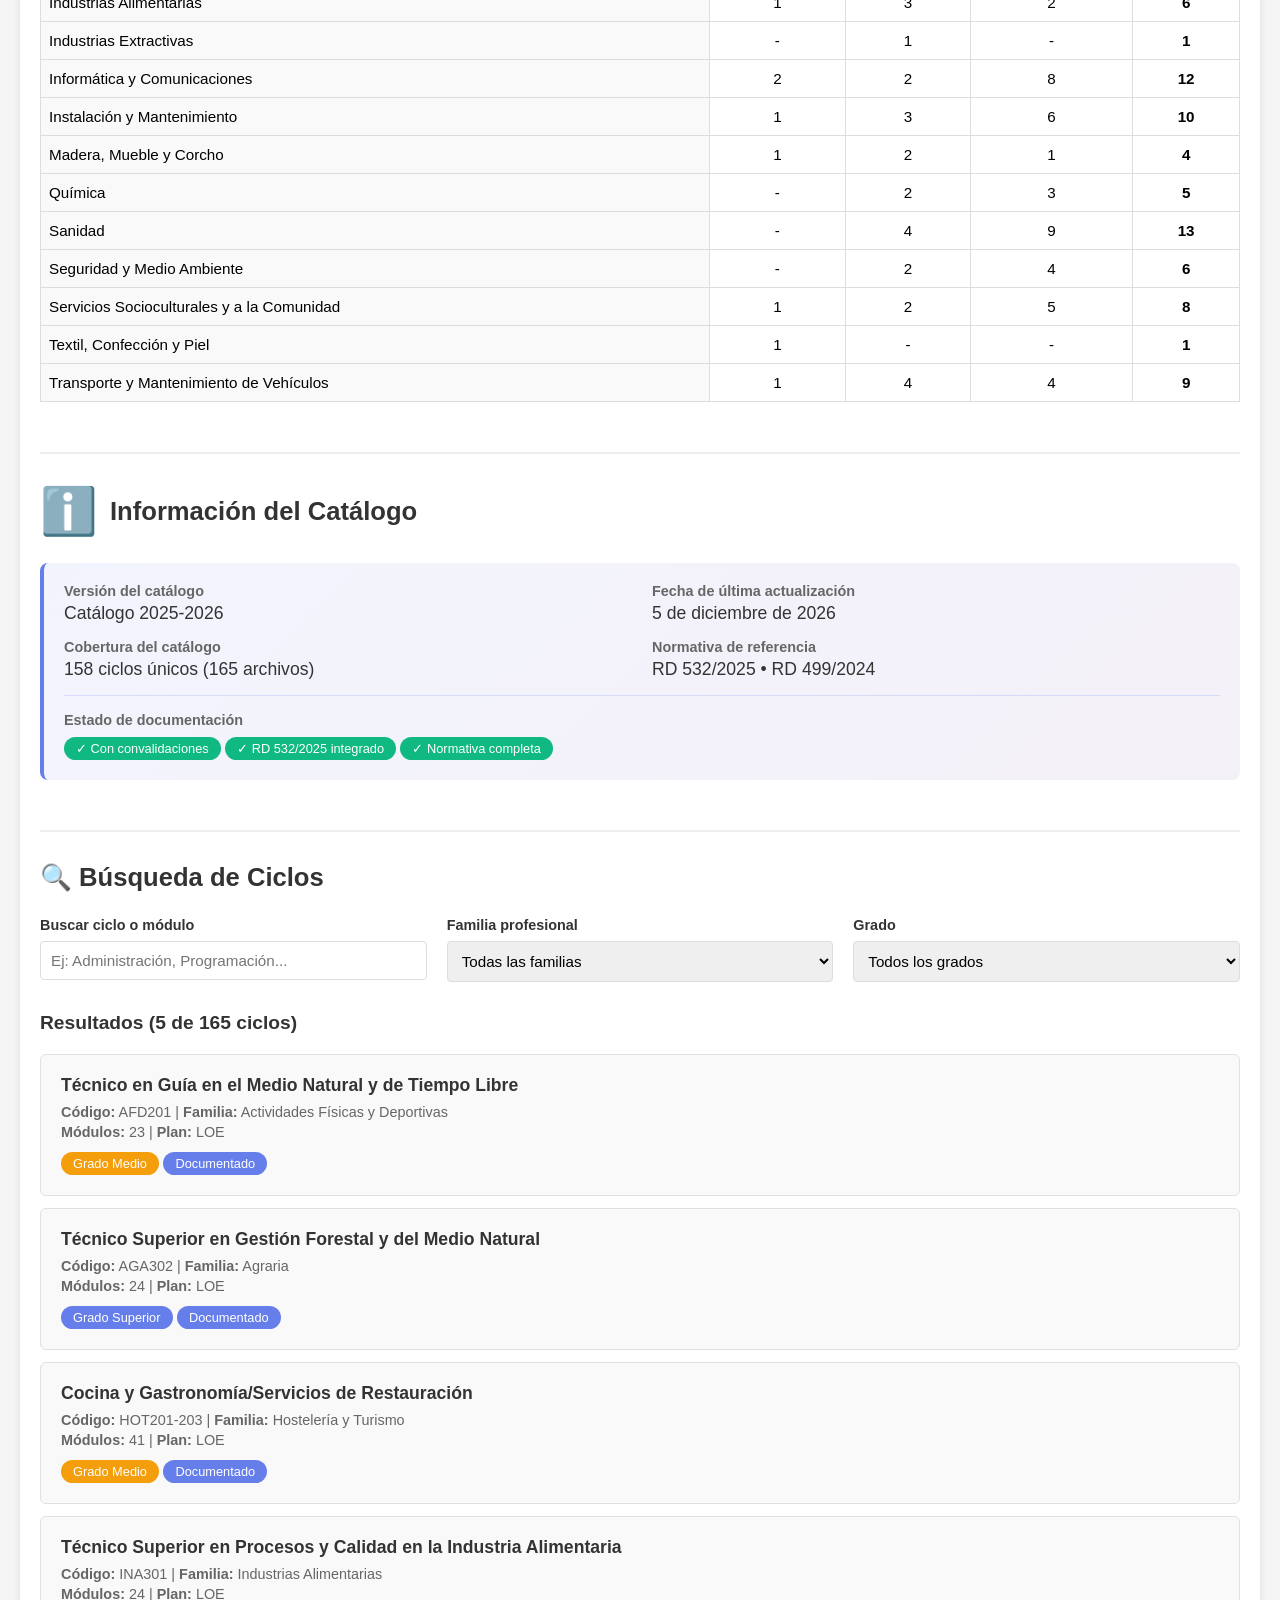
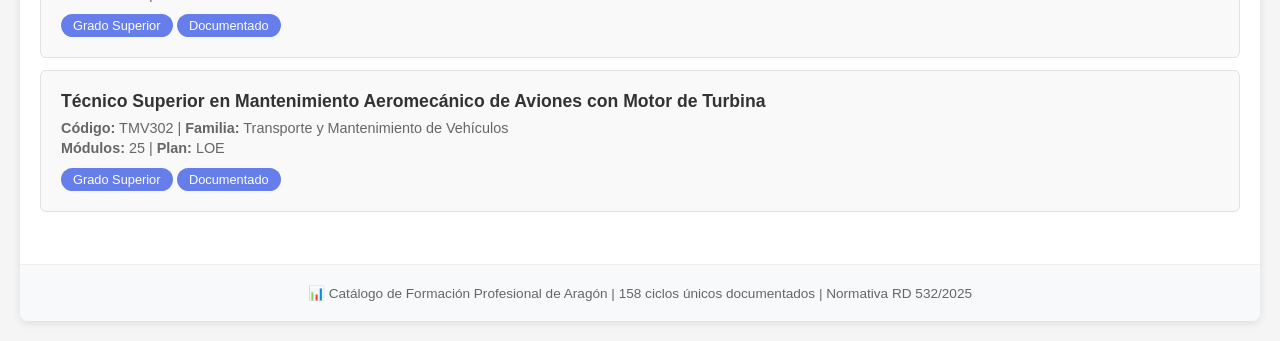
==== commit 0e268ea8: "Mostrar por defecto solo los 5 ciclos más implantados en Búsqueda de Ciclos - Por defecto solo muest" ====
--- a/estadisticas.html
+++ b/estadisticas.html
@@ -983,13 +983,23 @@
             });
         }
 
+        // Obtener los top 5 ciclos con más módulos
+        function getTop5Cycles() {
+            return allCiclos
+                .sort((a, b) => b.modulos_count - a.modulos_count)
+                .slice(0, 5);
+        }
+
         // Función de búsqueda
         function performSearch() {
             const searchTerm = document.getElementById('searchInput').value.toLowerCase();
             const familyFilter = document.getElementById('familyFilter').value;
             const gradeFilter = document.getElementById('gradeFilter').value;
 
-            const filteredCiclos = allCiclos.filter(ciclo => {
+            // Determinar si hay búsqueda/filtros activos
+            const hasActiveSearch = searchTerm || familyFilter || gradeFilter;
+
+            let filteredCiclos = allCiclos.filter(ciclo => {
                 const matchesSearch = !searchTerm ||
                     ciclo.codigo.toLowerCase().includes(searchTerm) ||
                     ciclo.nombre.toLowerCase().includes(searchTerm) ||
@@ -1001,7 +1011,16 @@
                 return matchesSearch && matchesFamily && matchesGrade;
             });
 
-            document.getElementById('resultCount').textContent = filteredCiclos.length;
+            // Si NO hay búsqueda/filtros activos, mostrar solo los top 5 ciclos
+            if (!hasActiveSearch) {
+                filteredCiclos = getTop5Cycles();
+                const totalCycles = allCiclos.length;
+                const displayedCount = filteredCiclos.length;
+                document.getElementById('resultCount').textContent = `${displayedCount} de ${totalCycles}`;
+            } else {
+                document.getElementById('resultCount').textContent = filteredCiclos.length;
+            }
+
             renderResults(filteredCiclos);
         }
 
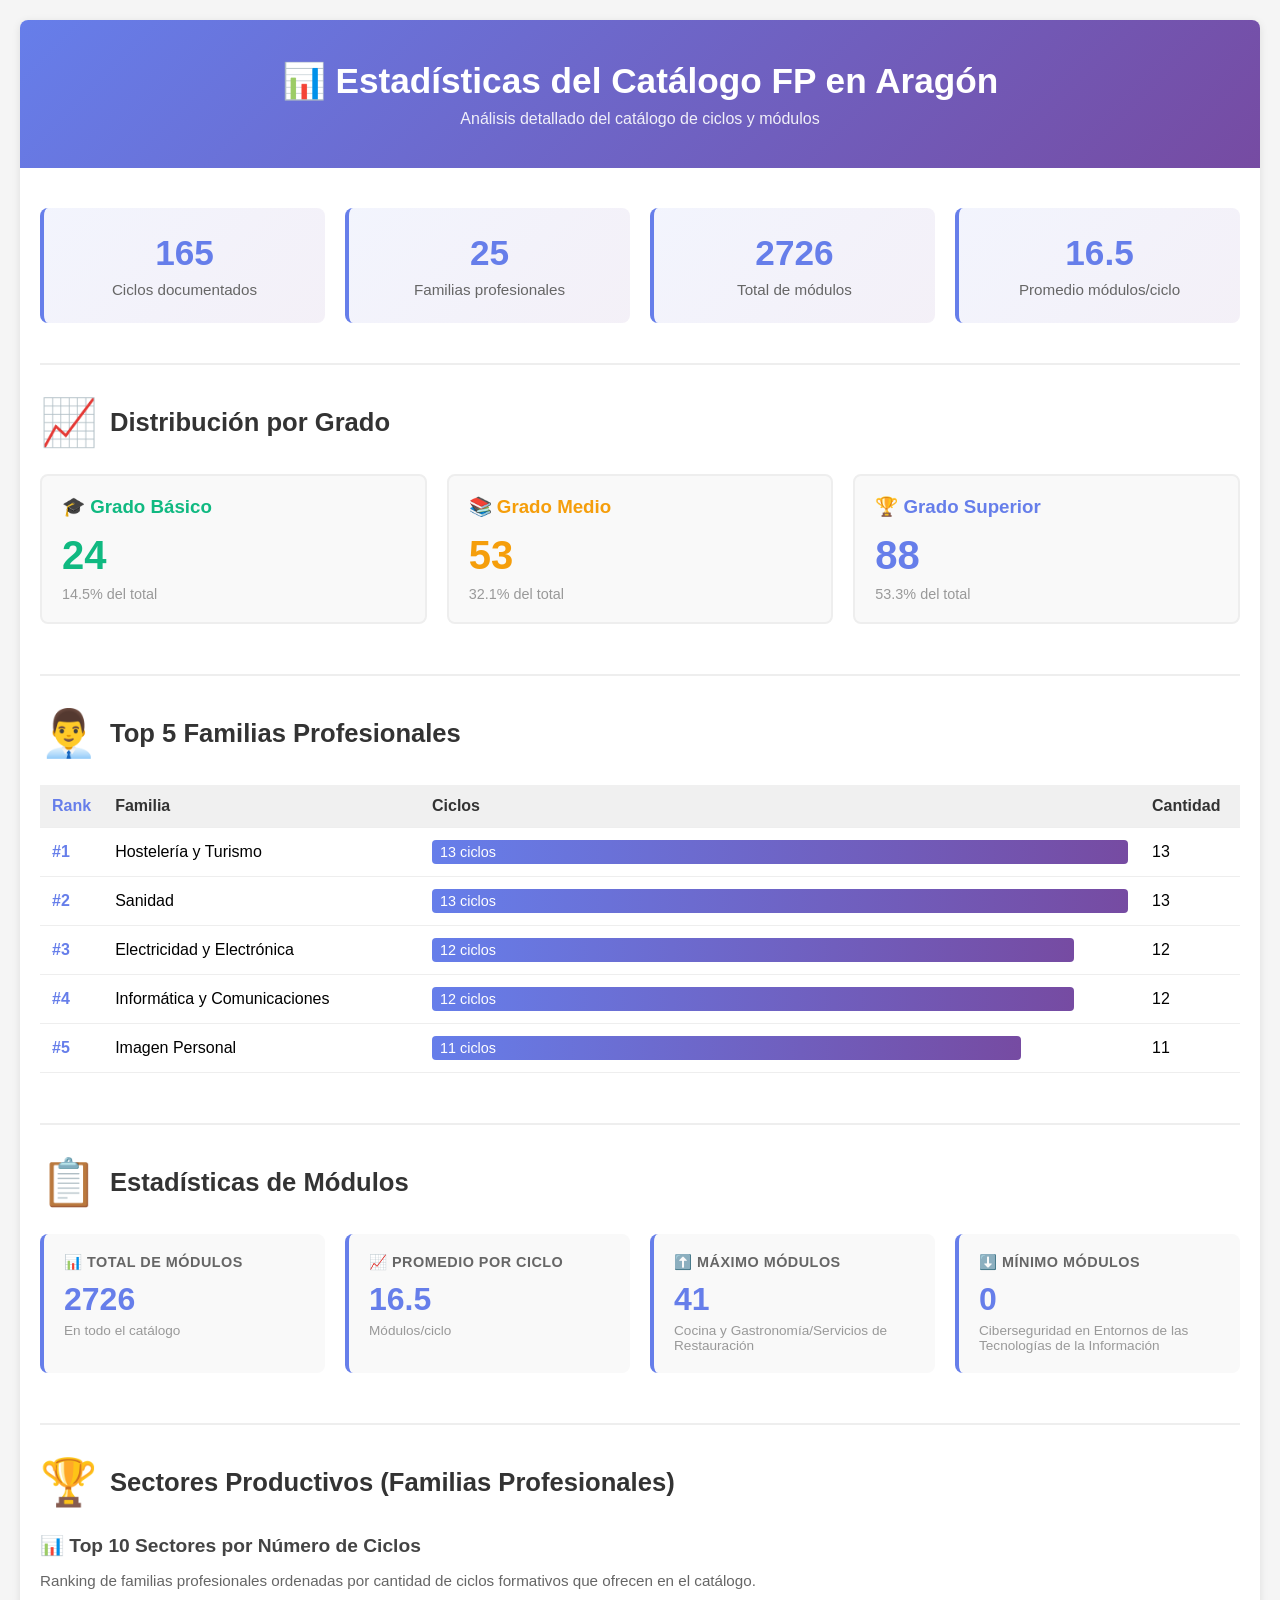
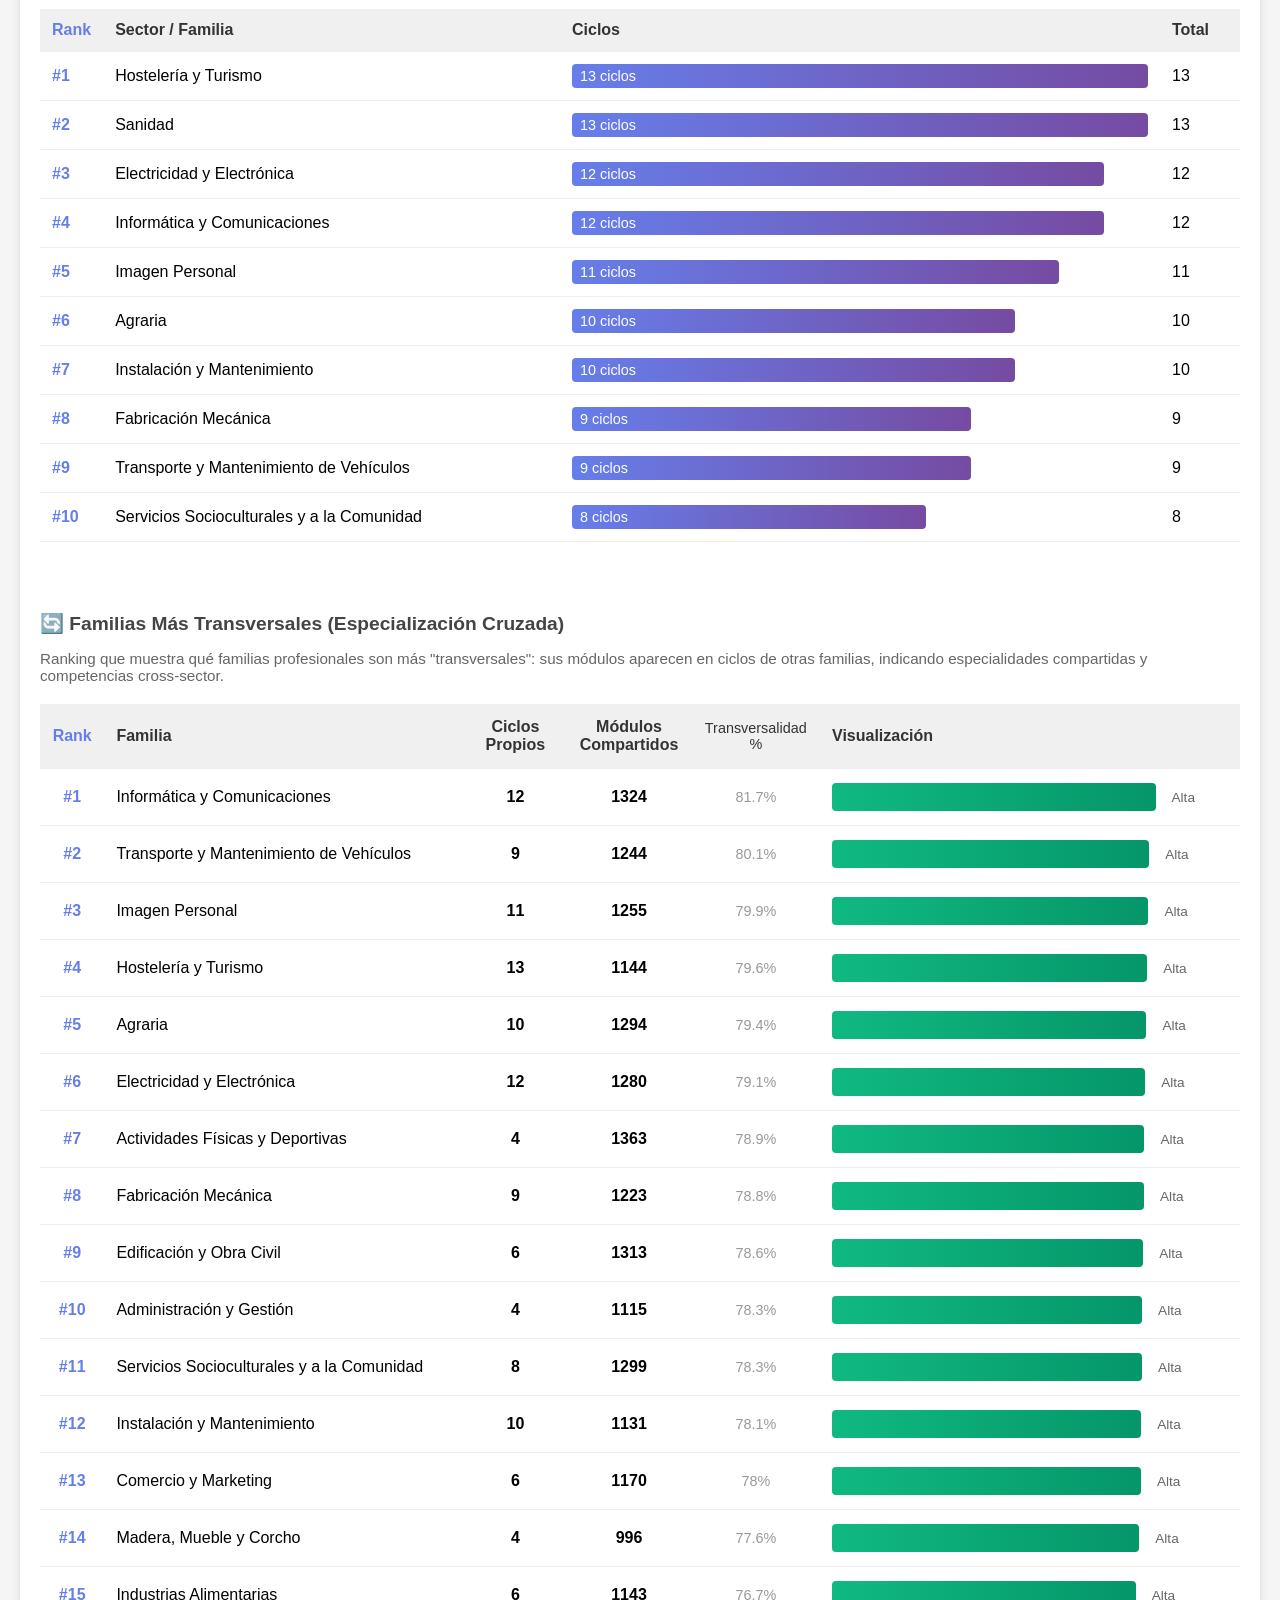
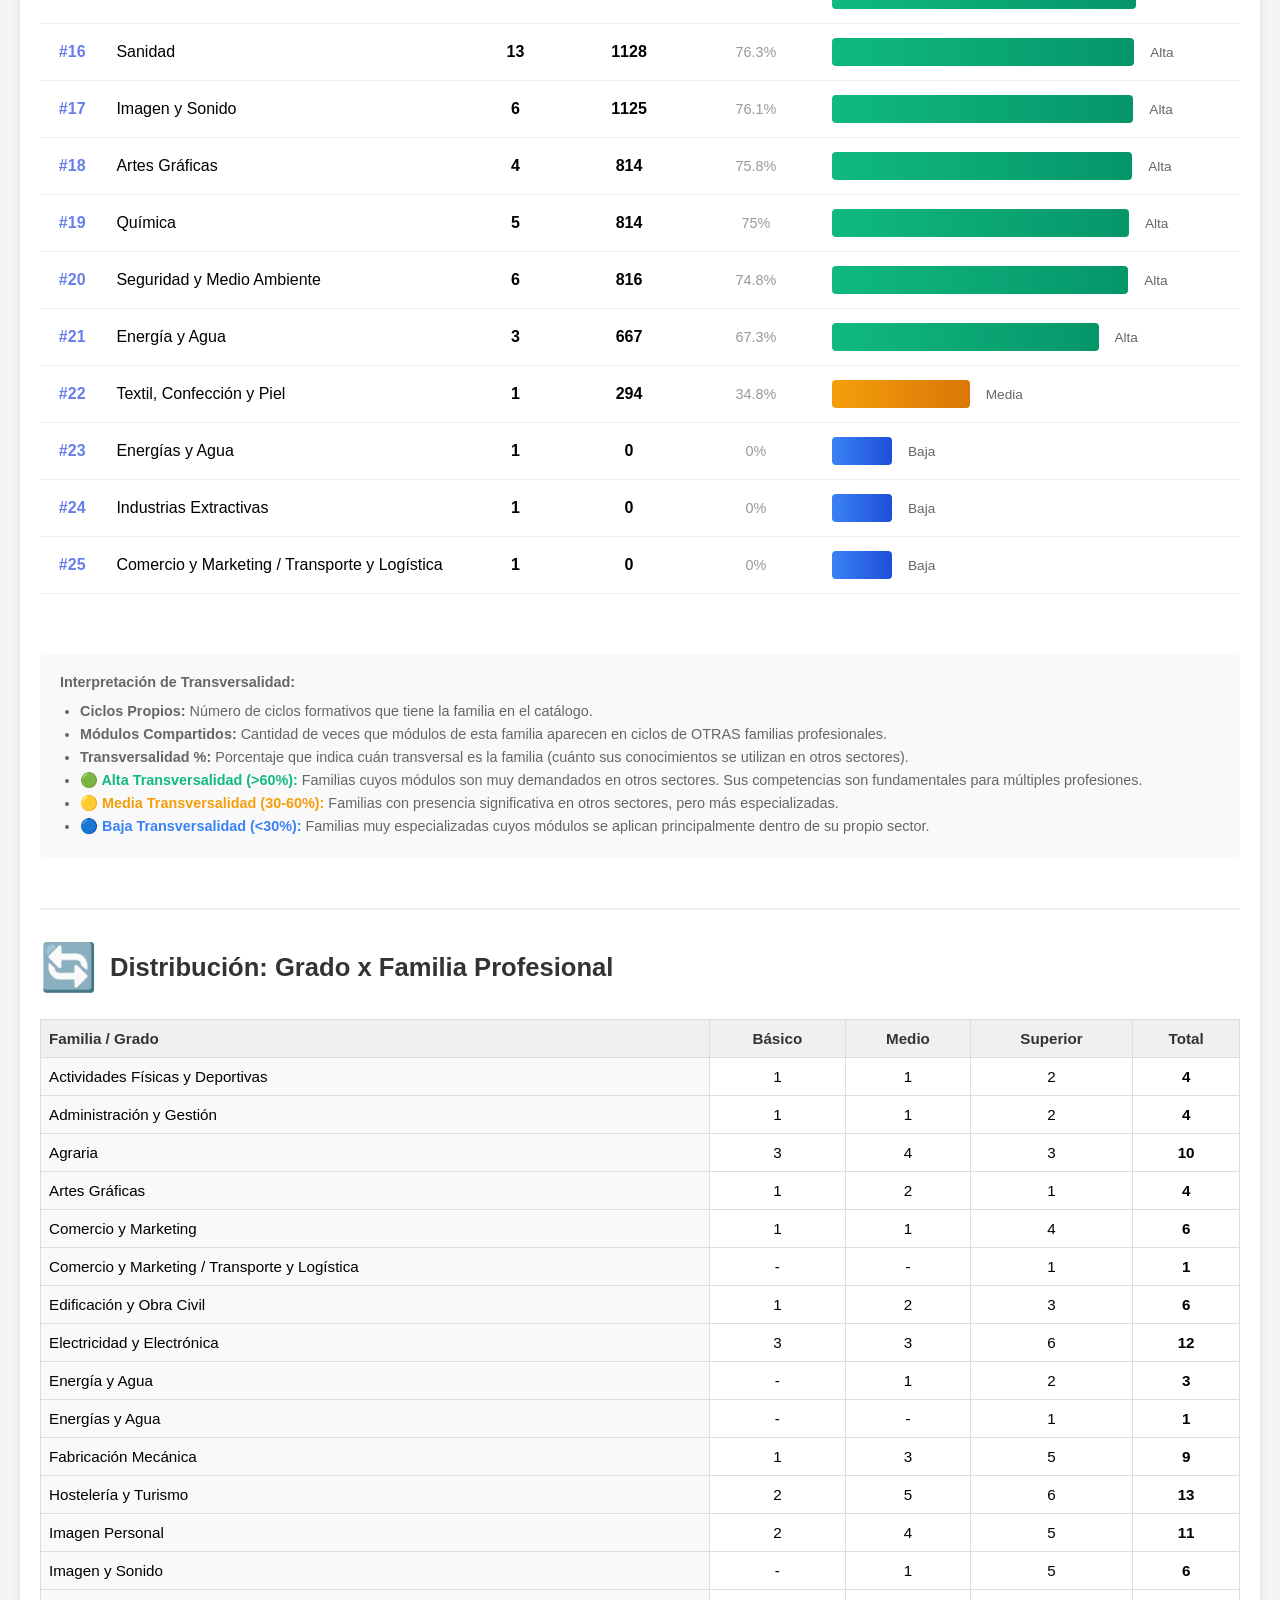
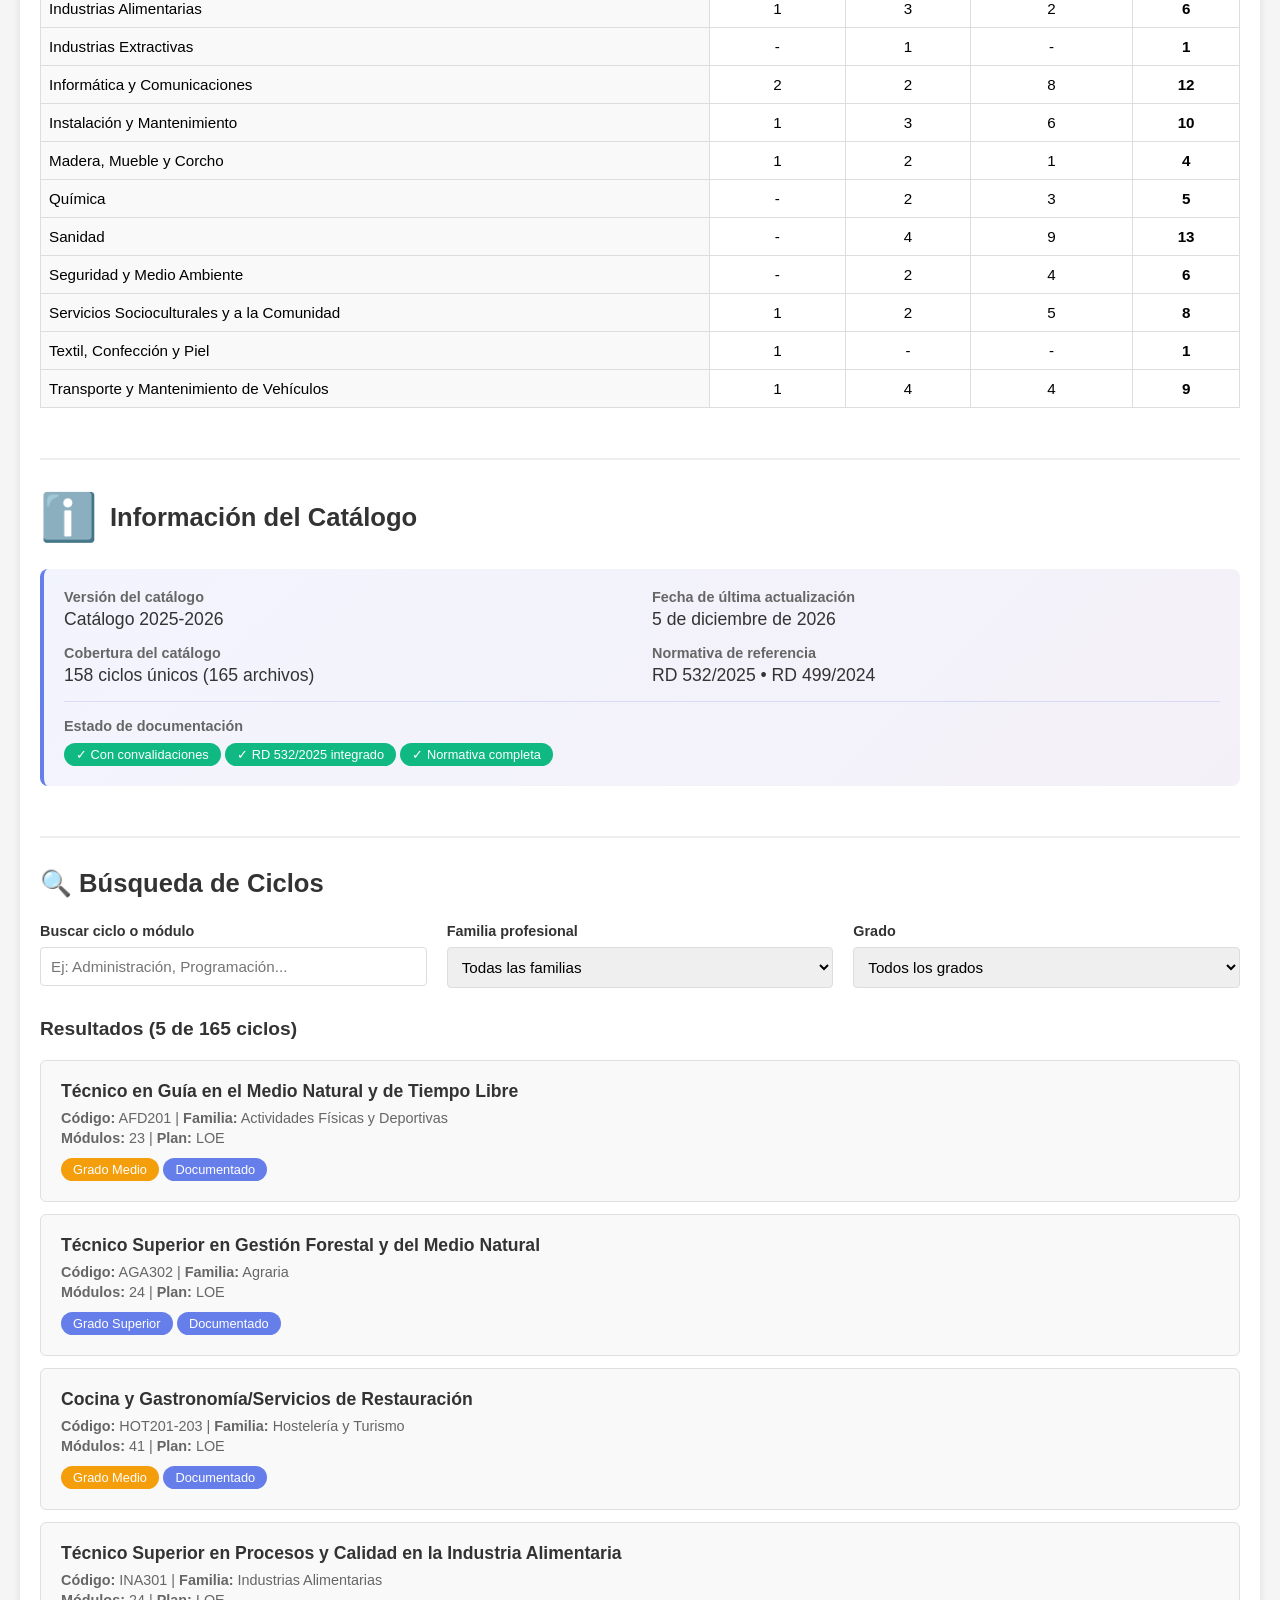
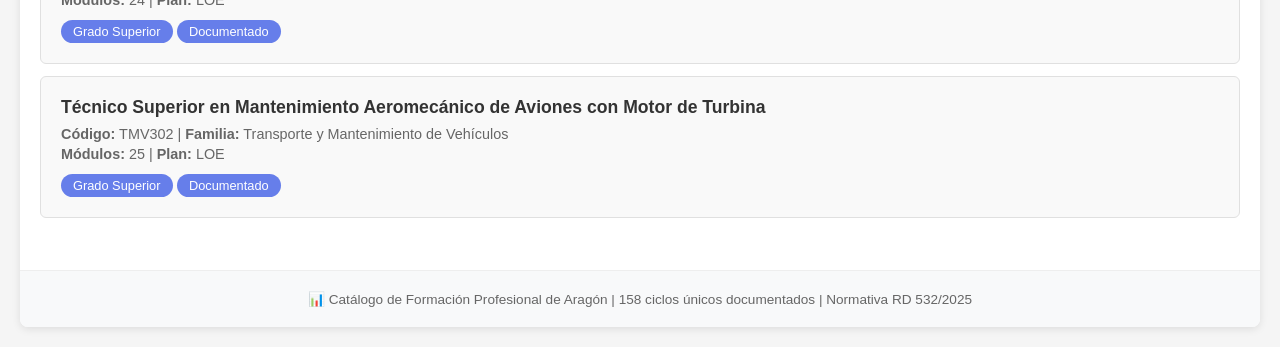
==== commit 82071d47: "Reemplazar sección de Módulos Transversales con análisis de Sectores Productivos Cambios implementad" ====
--- a/estadisticas.html
+++ b/estadisticas.html
@@ -589,34 +589,63 @@
                 <div class="modules-stats" id="modulesStats"></div>
             </div>
 
-            <!-- Módulos más transversales -->
+            <!-- Sectores Productivos / Familias Profesionales -->
             <div class="stats-section">
-                <h2><span class="section-icon">🏆</span>Módulos Más Transversales (Especializados)</h2>
-                <p style="color: #666; margin-bottom: 20px; font-size: 0.95em;">
-                    Ranking de módulos especializados que aparecen en múltiples ciclos de diferentes familias profesionales. <strong>Excluye módulos base/comunes</strong> (IPE, FOL, Tutorías, DASP, Sostenibilidad, FCT) que son mandatorios por normativa. Muestra los módulos que realmente viajan entre ciclos/familias por su valor profesional.
-                </p>
-                <div style="overflow-x: auto;">
-                    <table class="transversal-modules-table" id="transversalModulesTable">
-                        <thead>
-                            <tr>
-                                <th class="rank">Rank</th>
-                                <th style="width: 45%;">Módulo</th>
-                                <th class="count">Ciclos</th>
-                                <th class="percentage">%</th>
-                                <th style="width: 35%;">Frecuencia</th>
-                                <th>Tipo</th>
-                            </tr>
-                        </thead>
-                        <tbody id="transversalModulesList"></tbody>
-                    </table>
-                </div>
-                <div style="background: #f9f9f9; padding: 20px; border-radius: 8px; margin-top: 20px; font-size: 0.9em; color: #666;">
-                    <p><strong>Interpretación:</strong></p>
+                <h2><span class="section-icon">🏆</span>Sectores Productivos (Familias Profesionales)</h2>
+
+                <!-- Top 10 Sectores por Número de Ciclos -->
+                <div style="margin-bottom: 40px;">
+                    <h3 style="color: #444; margin-bottom: 15px; font-size: 1.2em;">📊 Top 10 Sectores por Número de Ciclos</h3>
+                    <p style="color: #666; margin-bottom: 20px; font-size: 0.95em;">
+                        Ranking de familias profesionales ordenadas por cantidad de ciclos formativos que ofrecen en el catálogo.
+                    </p>
+                    <div style="overflow-x: auto;">
+                        <table class="families-table" id="sectorsTable">
+                            <thead>
+                                <tr>
+                                    <th class="rank">Rank</th>
+                                    <th>Sector / Familia</th>
+                                    <th style="width: 50%;">Ciclos</th>
+                                    <th style="width: 80px;">Total</th>
+                                </tr>
+                            </thead>
+                            <tbody id="sectorsList"></tbody>
+                        </table>
+                    </div>
+                </div>
+
+                <!-- Familias Más Transversales -->
+                <div style="margin-bottom: 30px;">
+                    <h3 style="color: #444; margin-bottom: 15px; font-size: 1.2em;">🔄 Familias Más Transversales (Especialización Cruzada)</h3>
+                    <p style="color: #666; margin-bottom: 20px; font-size: 0.95em;">
+                        Ranking que muestra qué familias profesionales son más "transversales": sus módulos aparecen en ciclos de otras familias, indicando especialidades compartidas y competencias cross-sector.
+                    </p>
+                    <div style="overflow-x: auto;">
+                        <table class="transversal-modules-table" id="transversalFamiliesTable">
+                            <thead>
+                                <tr>
+                                    <th class="rank">Rank</th>
+                                    <th style="width: 30%;">Familia</th>
+                                    <th class="count">Ciclos Propios</th>
+                                    <th class="count">Módulos Compartidos</th>
+                                    <th class="percentage">Transversalidad %</th>
+                                    <th style="width: 35%;">Visualización</th>
+                                </tr>
+                            </thead>
+                            <tbody id="transversalFamiliesList"></tbody>
+                        </table>
+                    </div>
+                </div>
+
+                <div style="background: #f9f9f9; padding: 20px; border-radius: 8px; font-size: 0.9em; color: #666;">
+                    <p><strong>Interpretación de Transversalidad:</strong></p>
                     <ul style="margin-left: 20px; margin-top: 10px; line-height: 1.6;">
-                        <li><strong>📌 Nota importante:</strong> Este ranking <strong>excluye los módulos mandatorios por normativa</strong> (IPE I/II, FOL, Tutorías, DASP, Sostenibilidad, FCT) para mostrar solo los módulos especializados reales que viajan entre familias.</li>
-                        <li><strong style="color: #10b981;">🟢 Muy Transversales (>80%):</strong> Módulos especializados que aparecen en más del 80% de los ciclos (Ej: Inglés Profesional). Demuestran gran demanda del sector.</li>
-                        <li><strong style="color: #f59e0b;">🟡 Transversales (50-80%):</strong> Módulos especializados frecuentes en múltiples familias profesionales, pero no universales.</li>
-                        <li><strong style="color: #3b82f6;">🔵 Especializados (30-50%):</strong> Módulos específicos de ciertas familias o nichos, pero con suficiente presencia como para considerarse tendencia.</li>
+                        <li><strong>Ciclos Propios:</strong> Número de ciclos formativos que tiene la familia en el catálogo.</li>
+                        <li><strong>Módulos Compartidos:</strong> Cantidad de veces que módulos de esta familia aparecen en ciclos de OTRAS familias profesionales.</li>
+                        <li><strong>Transversalidad %:</strong> Porcentaje que indica cuán transversal es la familia (cuánto sus conocimientos se utilizan en otros sectores).</li>
+                        <li><strong style="color: #10b981;">🟢 Alta Transversalidad (>60%):</strong> Familias cuyos módulos son muy demandados en otros sectores. Sus competencias son fundamentales para múltiples profesiones.</li>
+                        <li><strong style="color: #f59e0b;">🟡 Media Transversalidad (30-60%):</strong> Familias con presencia significativa en otros sectores, pero más especializadas.</li>
+                        <li><strong style="color: #3b82f6;">🔵 Baja Transversalidad (<30%):</strong> Familias muy especializadas cuyos módulos se aplican principalmente dentro de su propio sector.</li>
                     </ul>
                 </div>
             </div>
@@ -756,8 +785,9 @@
             // Estadísticas de módulos
             renderModulesStats(totalModules);
 
-            // Módulos más transversales
-            renderTransversalModules();
+            // Sectores y familias transversales
+            renderSectors();
+            renderTransversalFamilies();
 
             // Distribución grado x familia
             renderDistributionTable();
@@ -851,92 +881,120 @@
             document.getElementById('modulesStats').innerHTML = html;
         }
 
-        // Renderizar módulos más transversales
-        function renderTransversalModules() {
-            // Lista de módulos base/comunes a EXCLUIR
-            const excludedModules = [
-                /itinerario\s+personal\s+para\s+la\s+empleabilidad/i,  // Captura "Itinerario personal para la empleabilidad I", "Itinerario personal para la empleabilidad II", etc.
-                /^FOL$/i,
-                /^Formación y Orientación Laboral$/i,
-                /tutoría/i,  // Captura Tutoría I, Tutoría II, Tutorías, etc.
-                /^DASP$/i,
-                /Digitalización aplicada al sistema productivo/i,
-                /Módulo profesional optativo/i,
-                /Sostenibilidad aplicada/i,
-                /Formación en centros de trabajo/i,
-                /^FCT$/i,
-                /Empresa e iniciativa emprendedora/i,
-                /Digitalización aplicada a los sectores productivos/i,
-                /Proyecto intermodular/i,
-                /Inglés Profesional/i,
-                /^Ámbito/i
-            ];
-
-            // Función para verificar si un módulo debe ser excluido
-            function isExcluded(moduleName) {
-                return excludedModules.some(pattern => pattern.test(moduleName));
-            }
-
-            // Contar la frecuencia de cada módulo
-            const moduleCounts = {};
-
-            allCiclos.forEach(ciclo => {
-                ciclo.modulos_nombres.forEach(modulo => {
-                    // Solo contar módulos que NO están en la lista de exclusión
-                    if (!isExcluded(modulo)) {
-                        moduleCounts[modulo] = (moduleCounts[modulo] || 0) + 1;
-                    }
-                });
+        // Renderizar Top 10 Sectores por Número de Ciclos
+        function renderSectors() {
+            const familyCounts = {};
+            allCiclos.forEach(c => {
+                familyCounts[c.familia] = (familyCounts[c.familia] || 0) + 1;
             });
 
-            // Ordenar por frecuencia descendente y tomar top 10
-            const sortedModules = Object.entries(moduleCounts)
-                .map(([nombre, count]) => ({
-                    nombre,
-                    count,
-                    percentage: ((count / allCiclos.length) * 100).toFixed(1)
-                }))
-                .sort((a, b) => b.count - a.count)
+            const sortedFamilies = Object.entries(familyCounts)
+                .sort((a, b) => b[1] - a[1])
                 .slice(0, 10);
 
-            // Renderizar tabla
-            const maxCount = sortedModules[0].count;
-            const tbody = document.getElementById('transversalModulesList');
-
-            tbody.innerHTML = sortedModules.map((module, index) => {
-                const barWidth = (module.count / maxCount) * 100;
-
-                // Determinar tipo según porcentaje
-                let typeClass = '';
-                let typeLabel = '';
-                let frequencyClass = '';
-
-                if (module.percentage >= 80) {
-                    typeClass = 'very-common';
-                    typeLabel = 'Mandatorio';
-                    frequencyClass = 'mandatory';
-                } else if (module.percentage >= 50) {
-                    typeClass = 'common';
-                    typeLabel = 'Común';
-                    frequencyClass = 'common';
-                } else {
-                    typeClass = 'specialized';
-                    typeLabel = 'Especializado';
-                    frequencyClass = 'optional';
-                }
-
+            const maxCount = sortedFamilies[0][1];
+            const tbody = document.getElementById('sectorsList');
+
+            tbody.innerHTML = sortedFamilies.map((family, index) => {
+                const barWidth = (family[1] / maxCount) * 100;
                 return `
                     <tr>
                         <td class="rank">#${index + 1}</td>
-                        <td class="module-name">${module.nombre}</td>
-                        <td class="count">${module.count}</td>
-                        <td class="percentage">${module.percentage}%</td>
+                        <td>${family[0]}</td>
+                        <td><span class="bar" style="width: ${barWidth}%">${family[1]} ciclos</span></td>
+                        <td>${family[1]}</td>
+                    </tr>
+                `;
+            }).join('');
+        }
+
+        // Renderizar Familias Más Transversales
+        function renderTransversalFamilies() {
+            const familyCounts = {};
+            const familyModulesByFamily = {};
+
+            // Agrupar módulos por familia
+            allCiclos.forEach(ciclo => {
+                if (!familyCounts[ciclo.familia]) {
+                    familyCounts[ciclo.familia] = 0;
+                    familyModulesByFamily[ciclo.familia] = new Set();
+                }
+                familyCounts[ciclo.familia]++;
+
+                ciclo.modulos_nombres.forEach(modulo => {
+                    familyModulesByFamily[ciclo.familia].add(modulo);
+                });
+            });
+
+            // Calcular transversalidad para cada familia
+            const familiesTransversality = [];
+
+            for (const [familia, modulosSet] of Object.entries(familyModulesByFamily)) {
+                let sharedModulesCount = 0;
+                let cyclesWithSharedModules = new Set();
+
+                // Para cada módulo de esta familia
+                for (const modulo of modulosSet) {
+                    // Contar cuántos ciclos de OTRAS familias contienen este módulo
+                    allCiclos.forEach(ciclo => {
+                        if (ciclo.familia !== familia && ciclo.modulos_nombres.includes(modulo)) {
+                            sharedModulesCount++;
+                            cyclesWithSharedModules.add(ciclo.codigo);
+                        }
+                    });
+                }
+
+                const ciclosCount = familyCounts[familia];
+                const otherFamiliesCyclesCount = allCiclos.filter(c => c.familia !== familia).length;
+
+                // Calcular transversalidad como: ciclos de otras familias con módulos de esta / ciclos totales de otras familias
+                const transversalityPercentage = (otherFamiliesCyclesCount > 0) ?
+                    ((cyclesWithSharedModules.size / otherFamiliesCyclesCount) * 100).toFixed(1) : 0;
+
+                familiesTransversality.push({
+                    familia,
+                    ciclos: ciclosCount,
+                    sharedModules: sharedModulesCount,
+                    transversality: parseFloat(transversalityPercentage)
+                });
+            }
+
+            // Ordenar por transversalidad descendente
+            familiesTransversality.sort((a, b) => b.transversality - a.transversality);
+
+            const maxTransversality = Math.max(...familiesTransversality.map(f => f.transversality), 100);
+            const tbody = document.getElementById('transversalFamiliesList');
+
+            tbody.innerHTML = familiesTransversality.map((family, index) => {
+                const barWidth = (family.transversality / maxTransversality) * 100;
+
+                // Determinar nivel de transversalidad
+                let barClass = '';
+                let levelLabel = '';
+                if (family.transversality >= 60) {
+                    barClass = 'very-common';
+                    levelLabel = 'Alta';
+                } else if (family.transversality >= 30) {
+                    barClass = 'common';
+                    levelLabel = 'Media';
+                } else {
+                    barClass = 'specialized';
+                    levelLabel = 'Baja';
+                }
+
+                return `
+                    <tr>
+                        <td class="rank">#${index + 1}</td>
+                        <td>${family.familia}</td>
+                        <td class="count">${family.ciclos}</td>
+                        <td class="count">${family.sharedModules}</td>
+                        <td class="percentage">${family.transversality}%</td>
                         <td>
                             <div class="module-bar-container">
-                                <div class="module-bar ${typeClass}" style="width: ${barWidth}%;" title="${module.count} ciclos de ${allCiclos.length}"></div>
+                                <div class="module-bar ${barClass}" style="width: ${Math.min(barWidth, 100)}%;" title="${family.transversality}% transversalidad"></div>
+                                <span style="font-size: 0.85em; color: #666; margin-left: 8px;">${levelLabel}</span>
                             </div>
                         </td>
-                        <td><span class="frequency-badge ${frequencyClass}">${typeLabel}</span></td>
                     </tr>
                 `;
             }).join('');
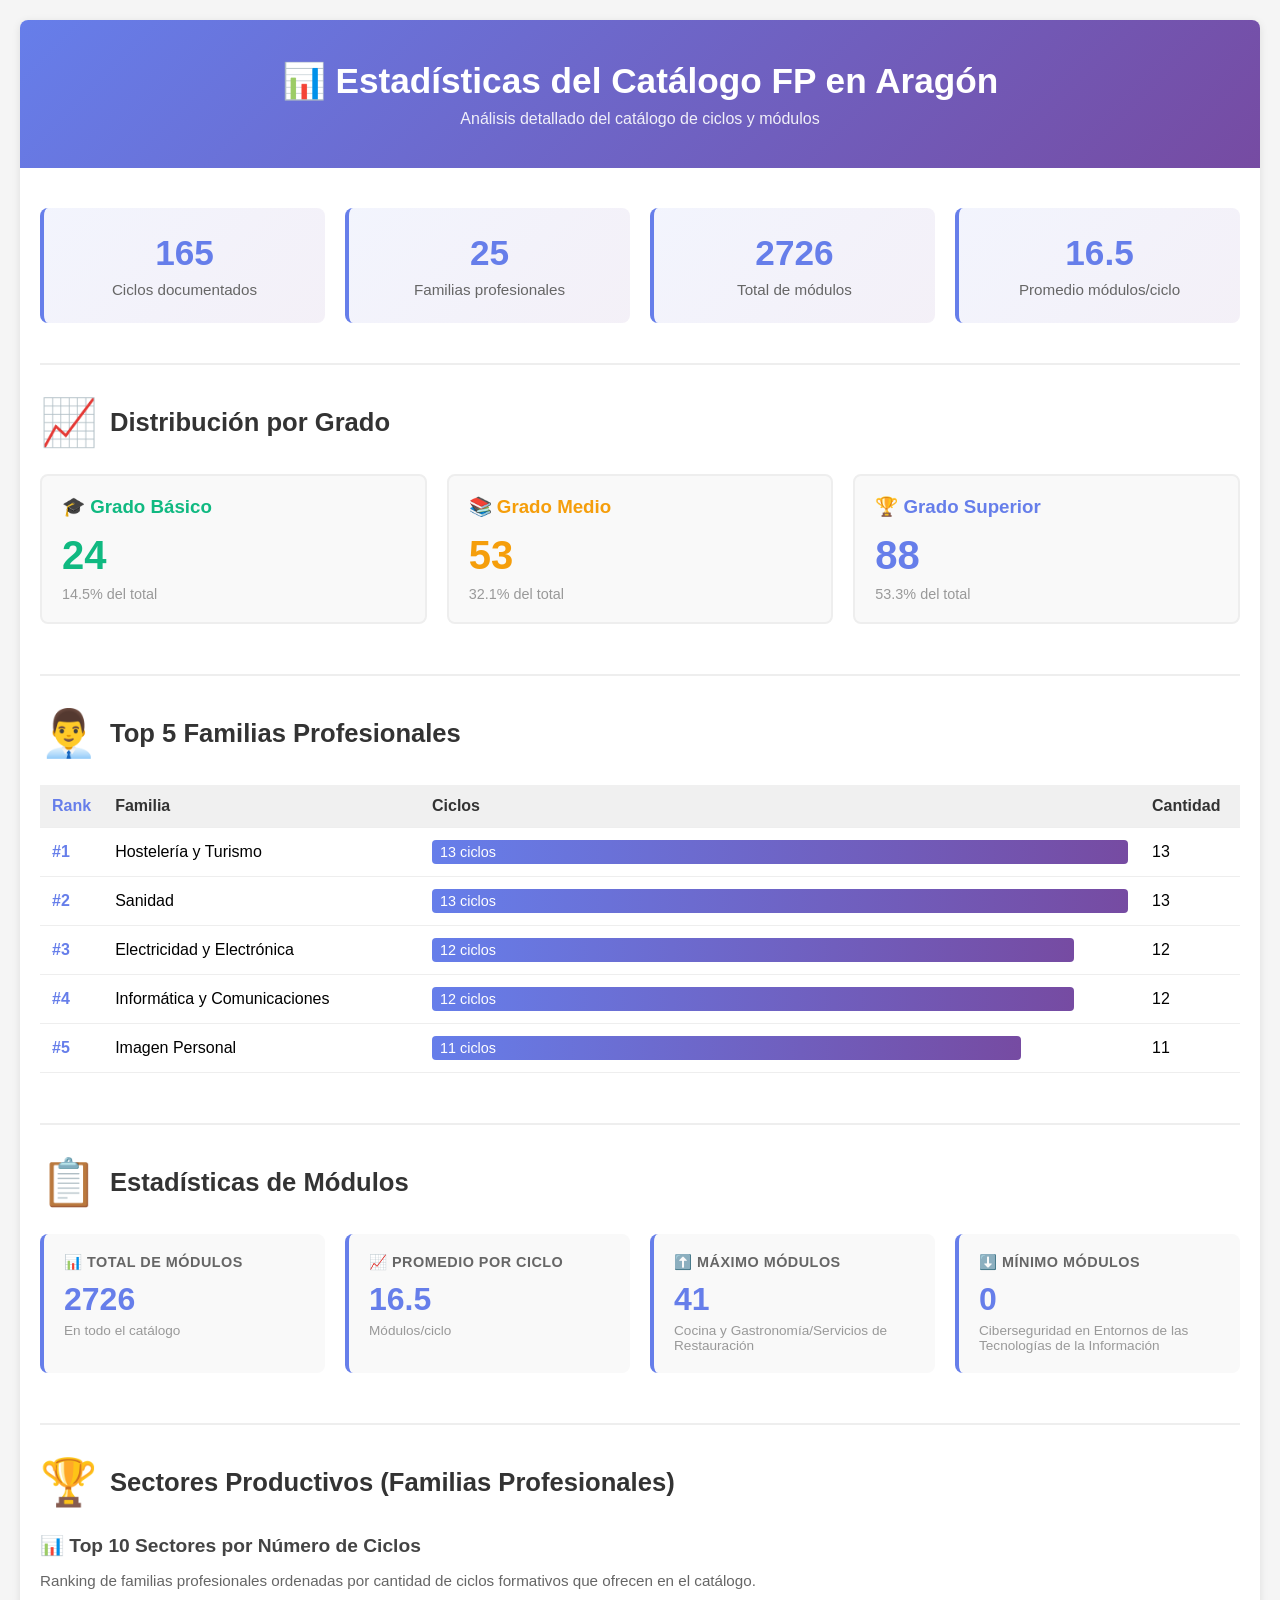
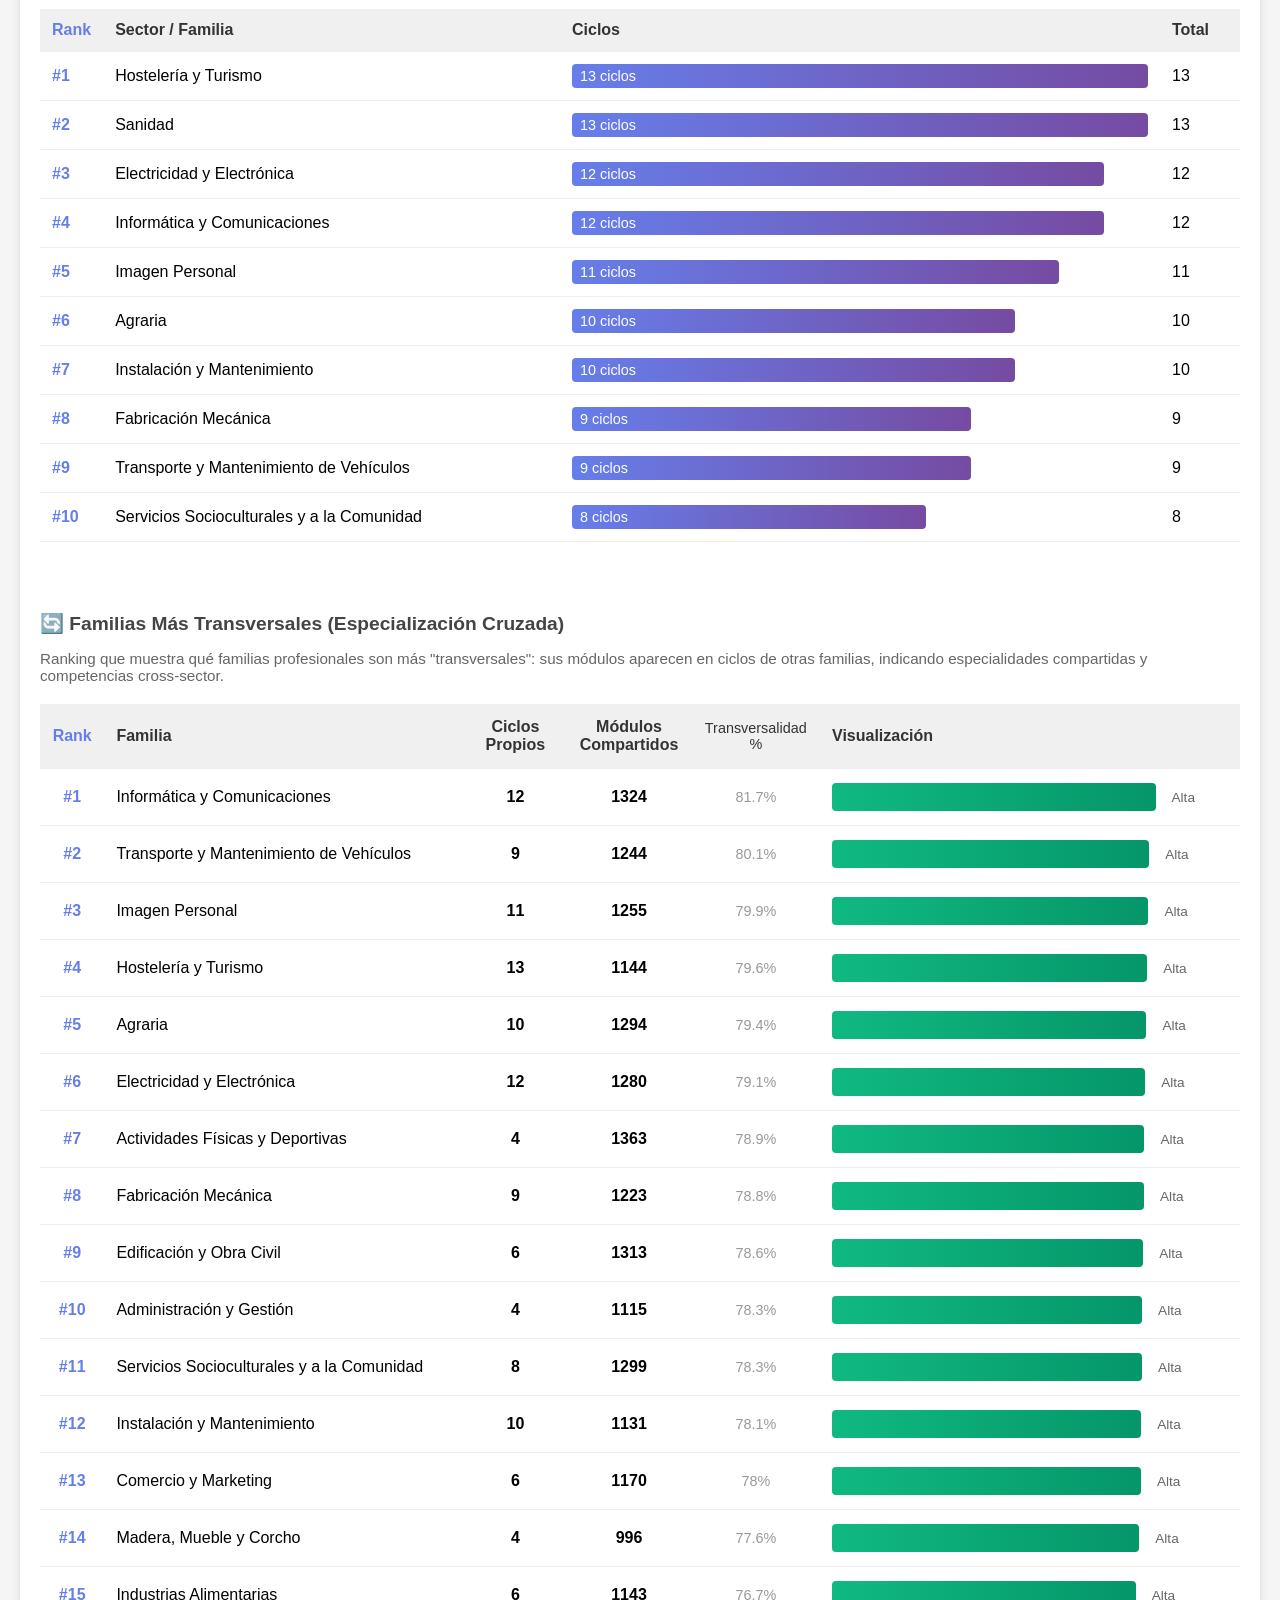
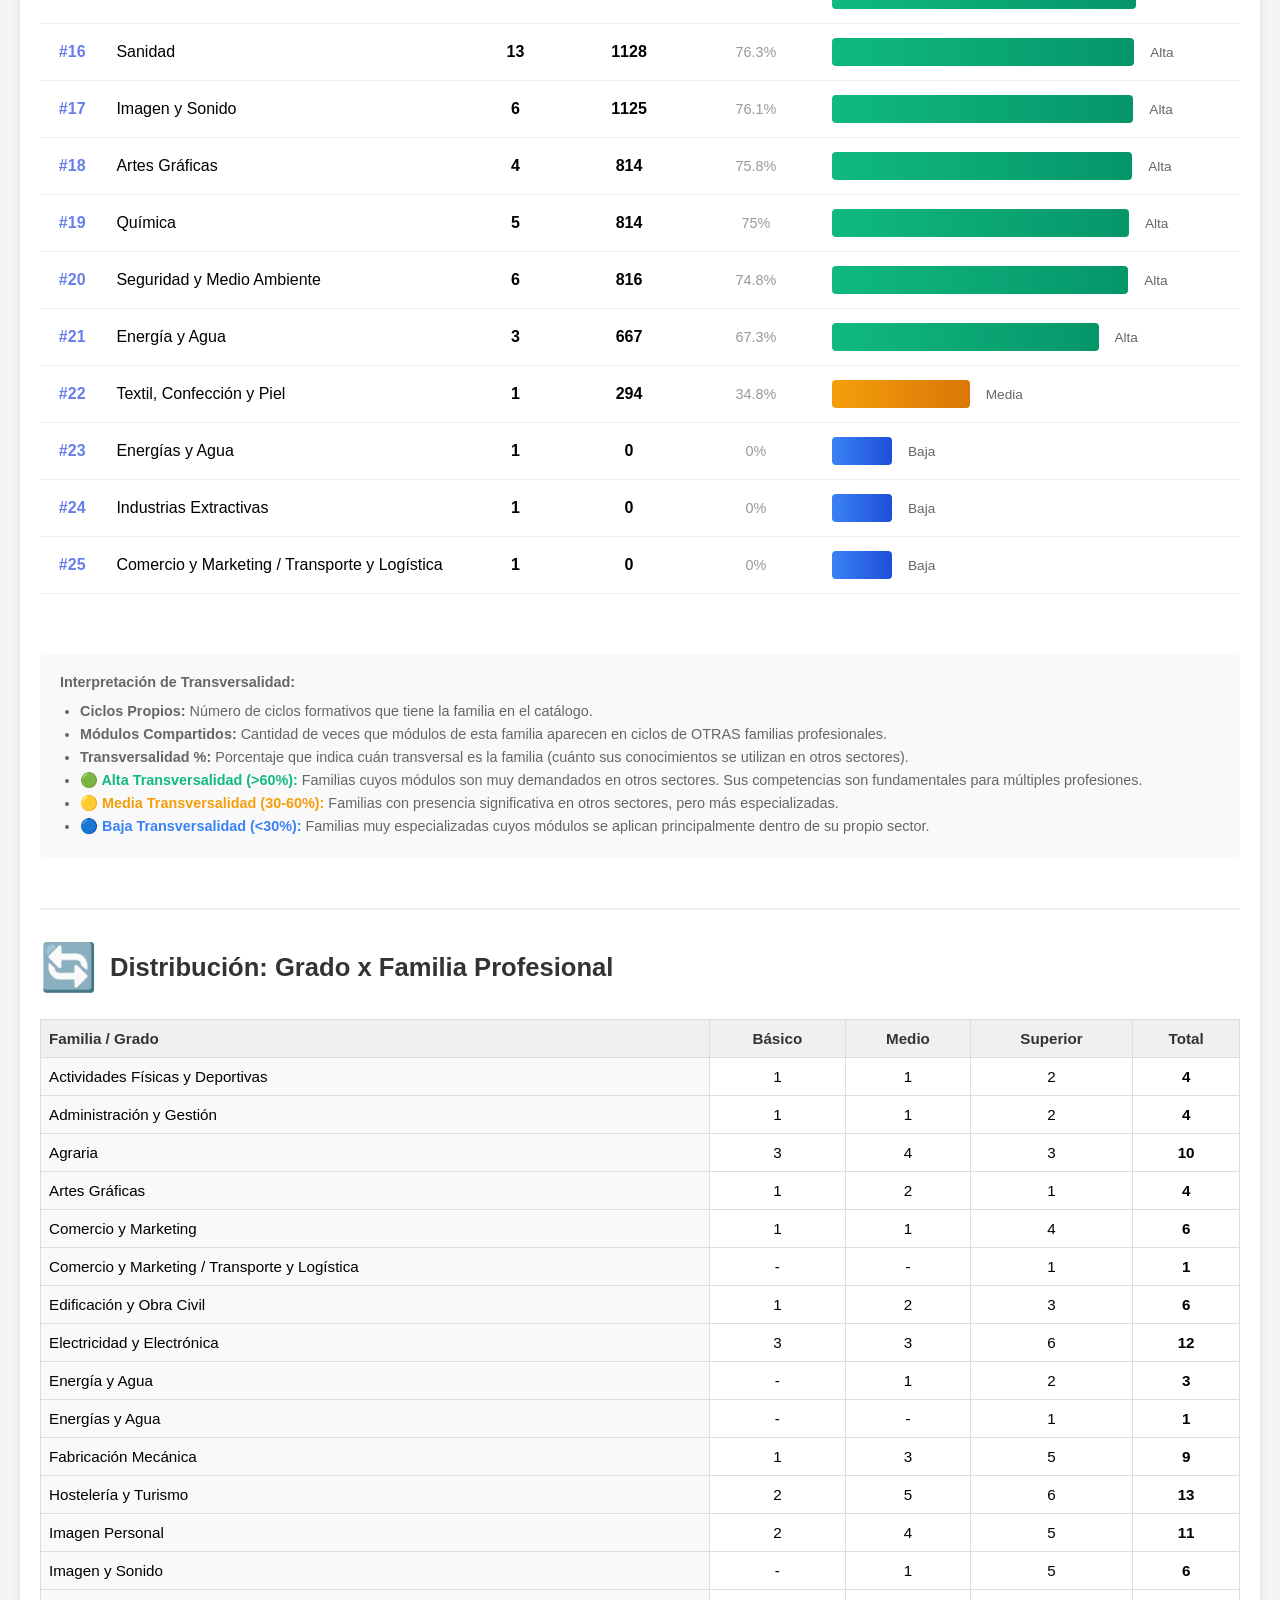
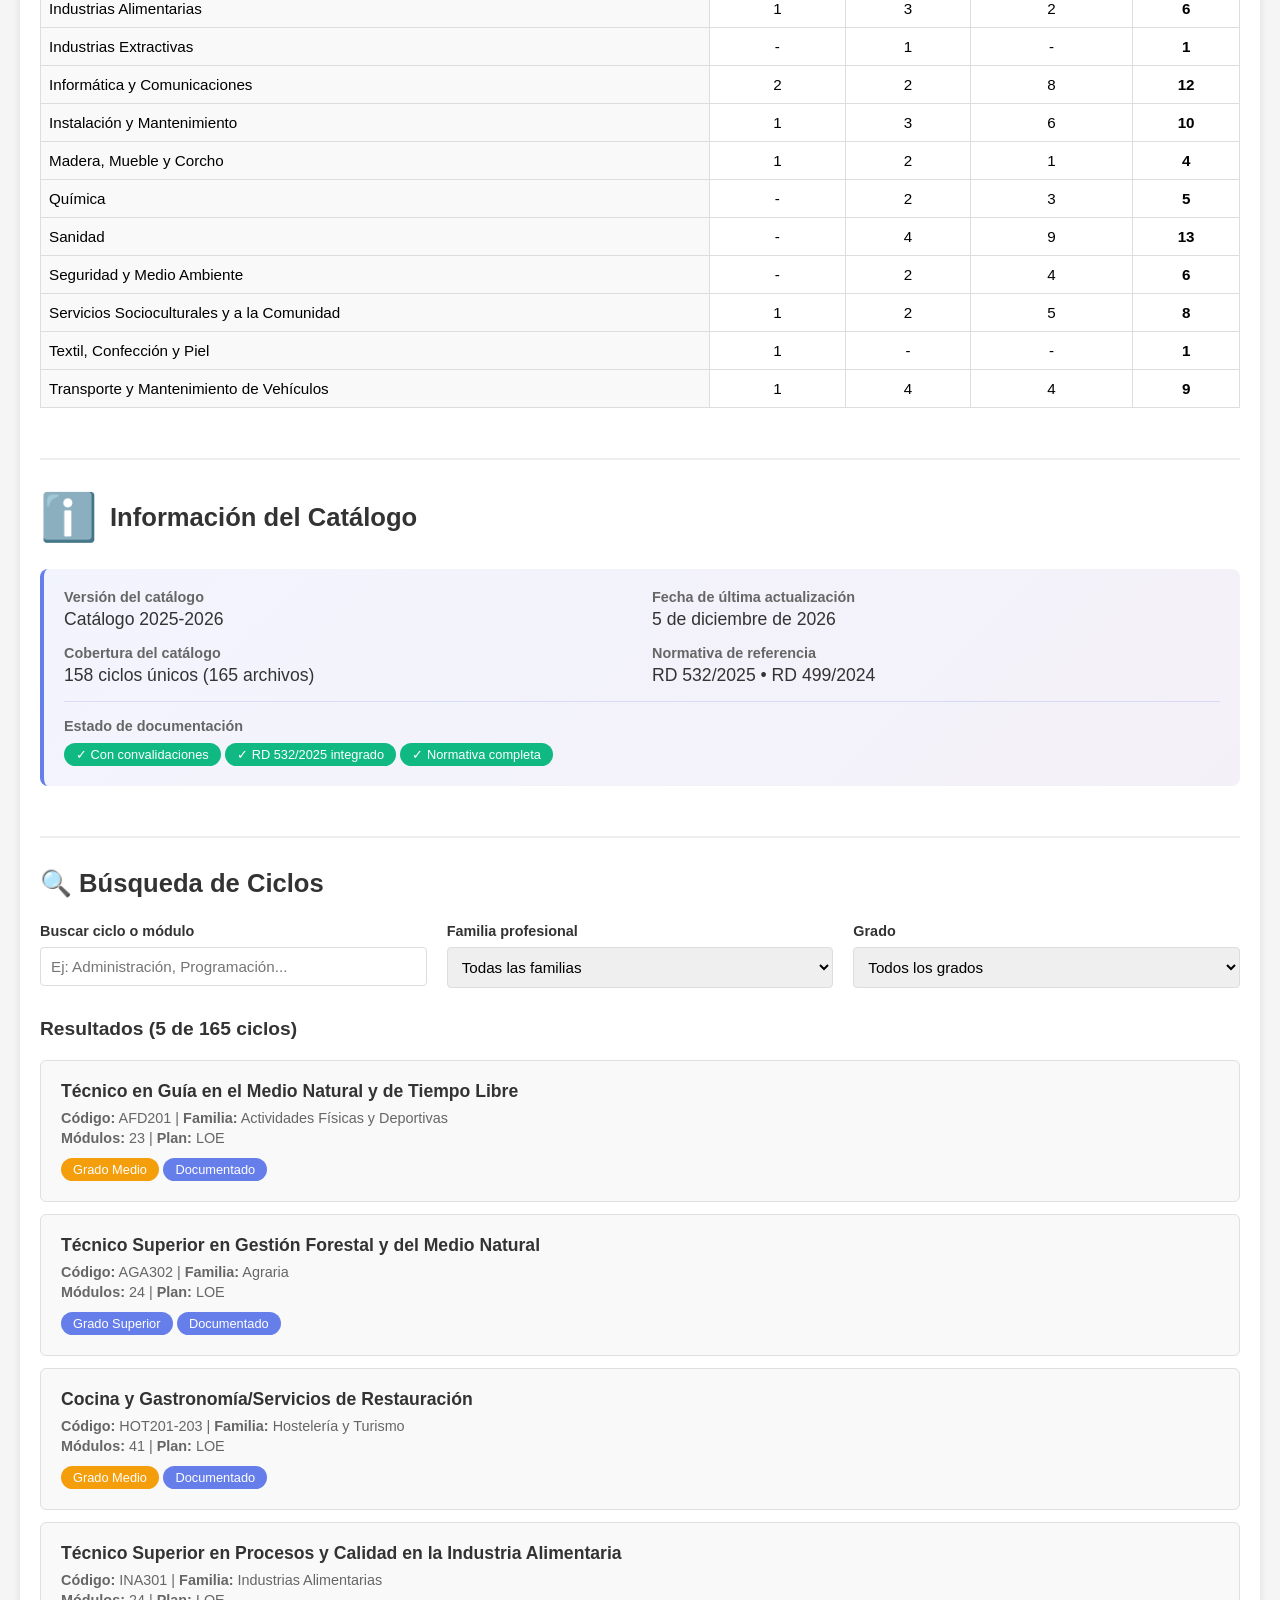
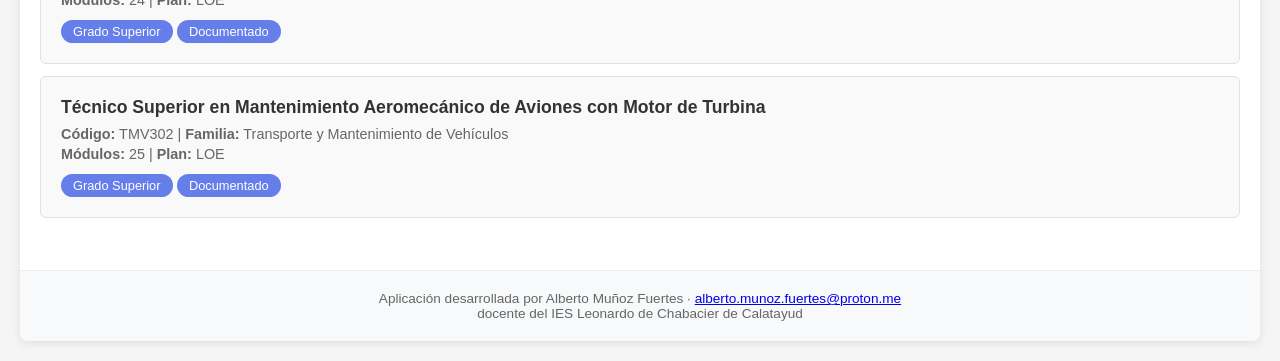
==== commit ac34f8b4: "Actualizar footer con información de autoría Cambiar footer con créditos de desarrollo Co-Authored-B" ====
--- a/estadisticas.html
+++ b/estadisticas.html
@@ -738,7 +738,7 @@
         </div>
 
         <footer>
-            <p>📊 Catálogo de Formación Profesional de Aragón | 158 ciclos únicos documentados | Normativa RD 532/2025</p>
+            <p>Aplicación desarrollada por Alberto Muñoz Fuertes · <a href="mailto:alberto.munoz.fuertes@proton.me">alberto.munoz.fuertes@proton.me</a><br>docente del IES Leonardo de Chabacier de Calatayud</p>
         </footer>
     </div>
 
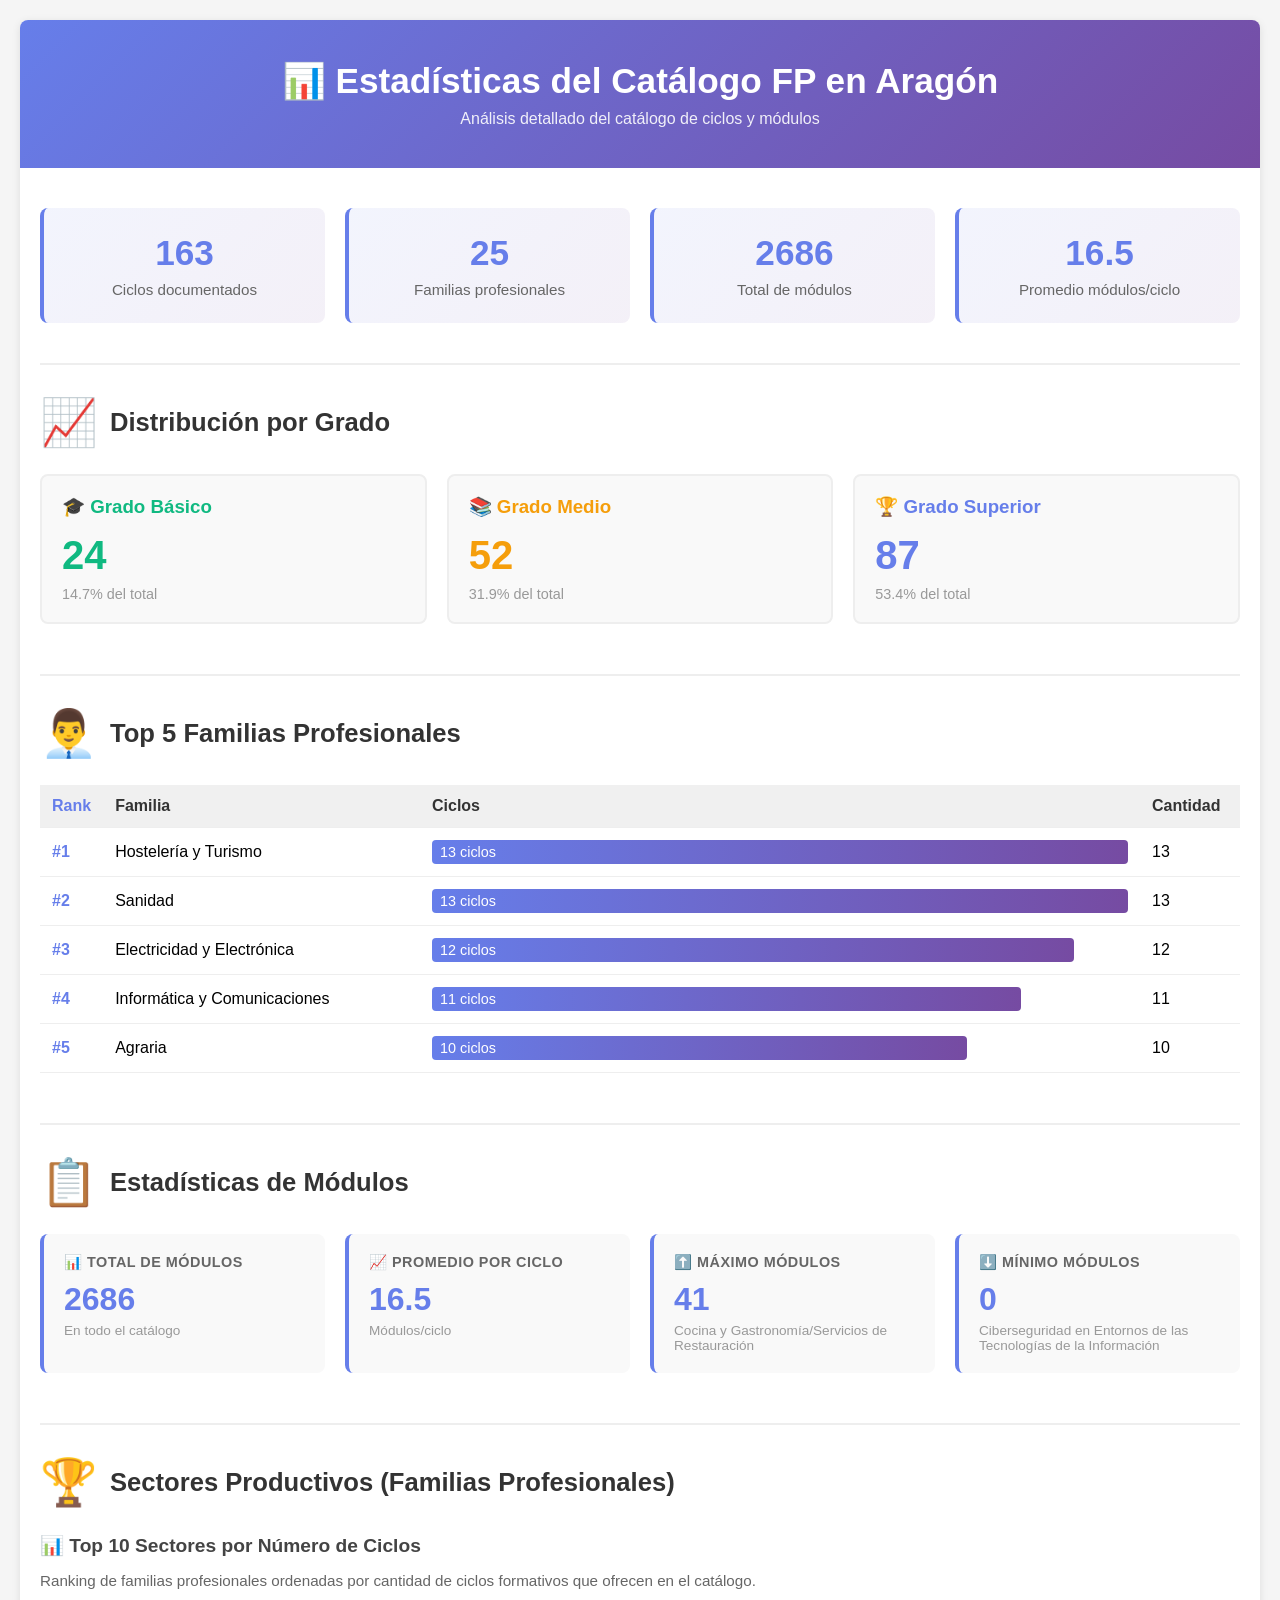
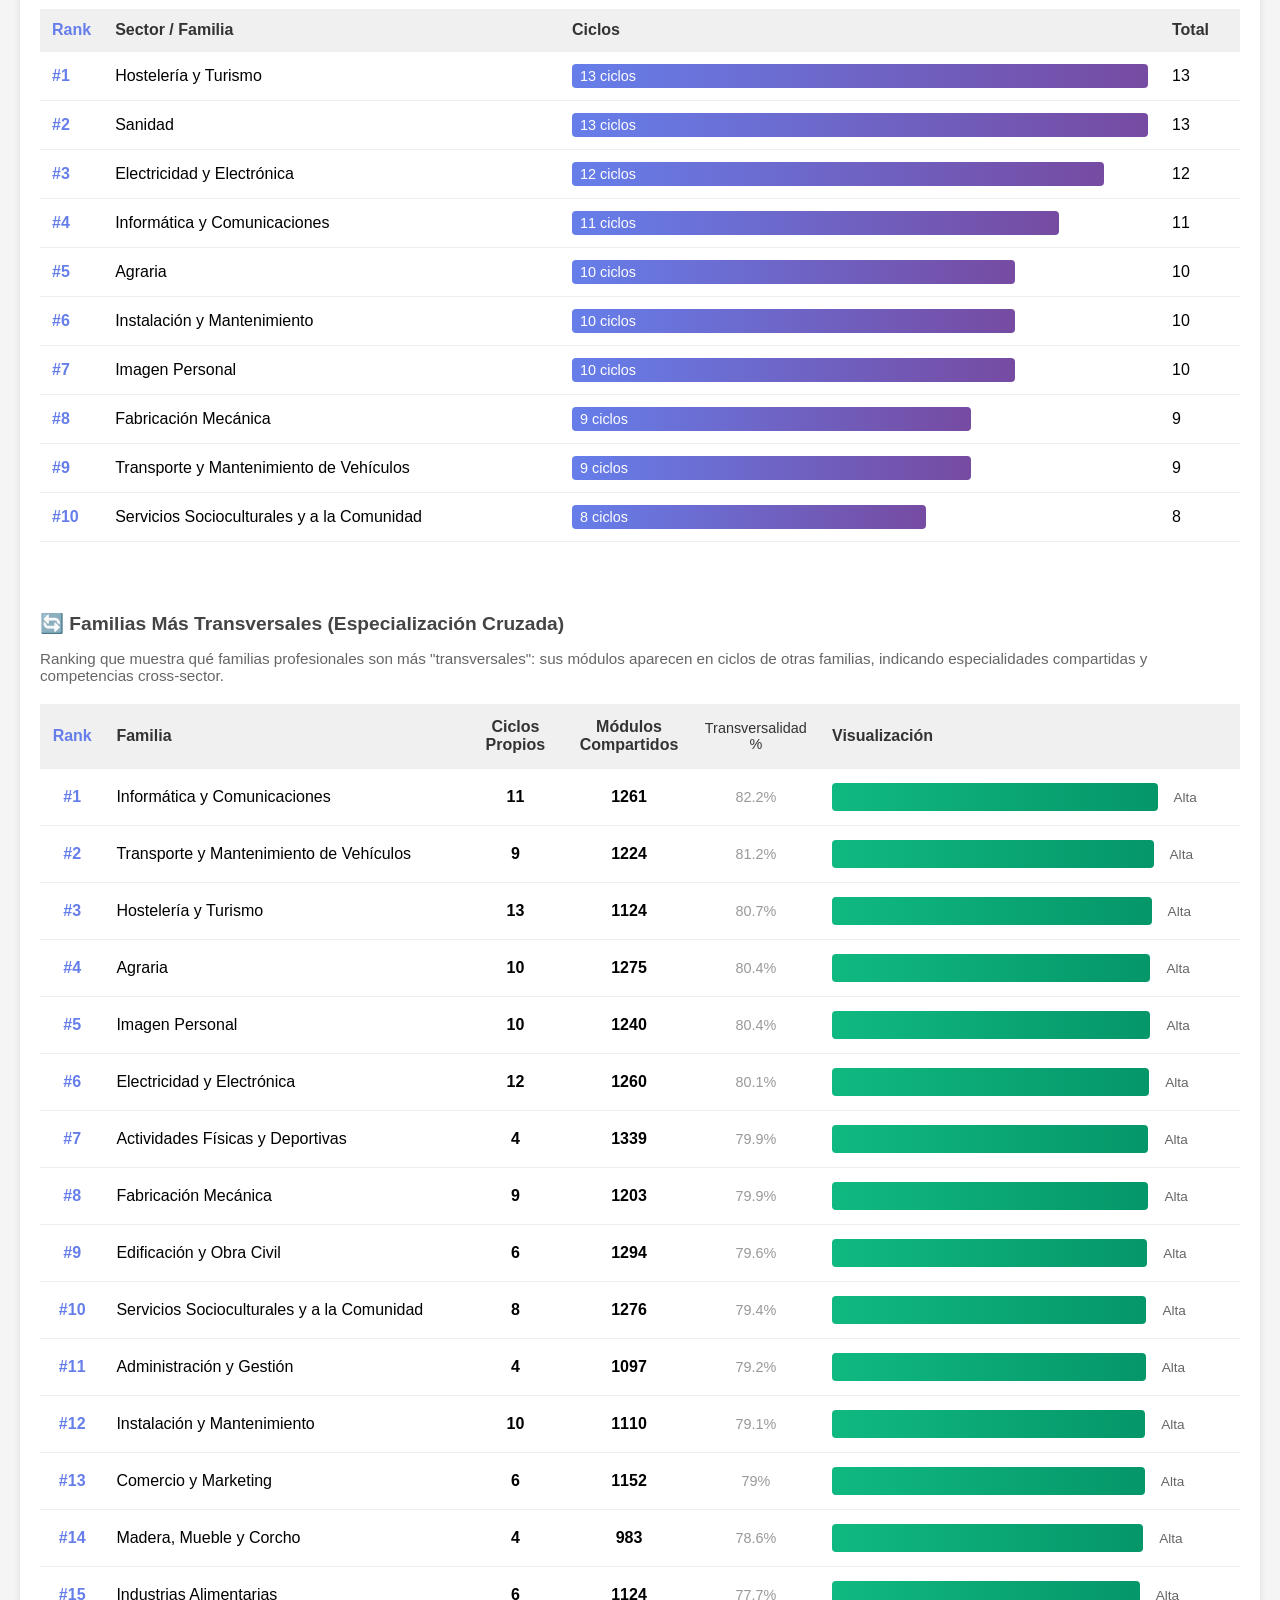
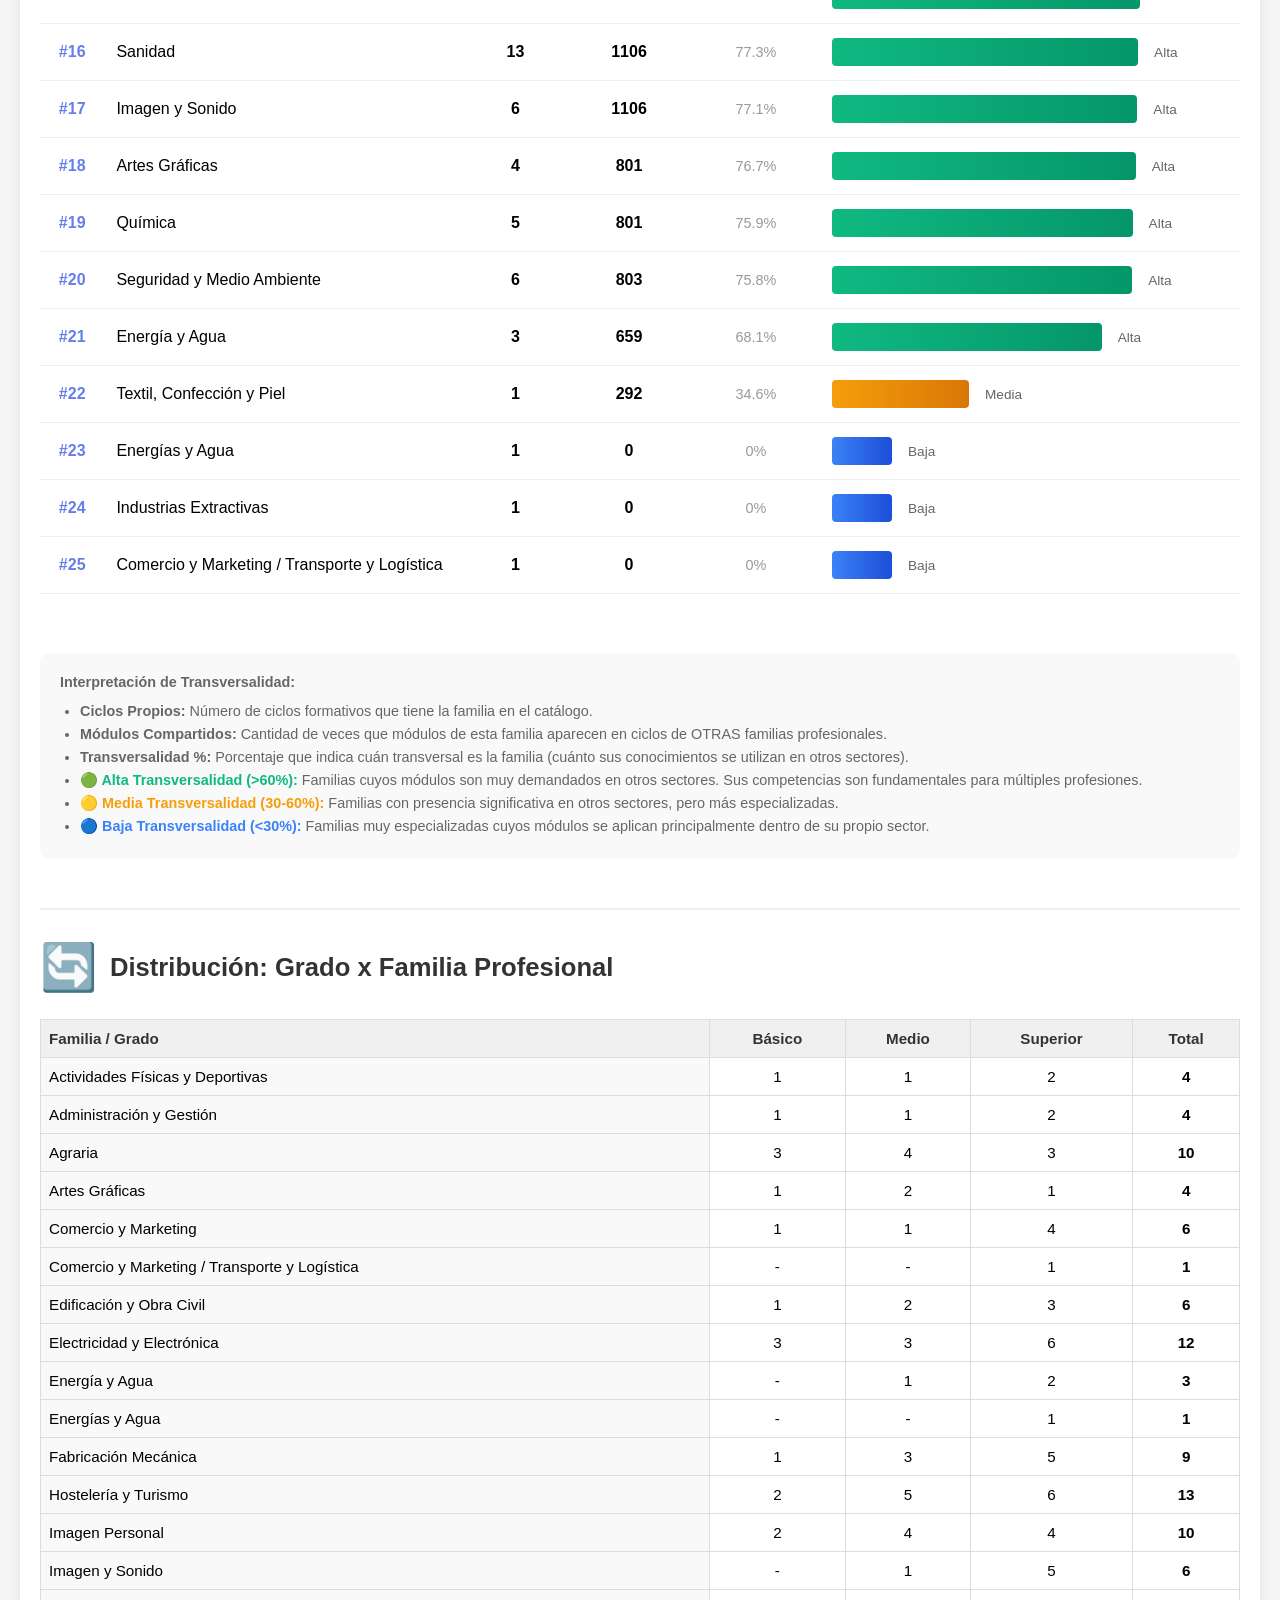
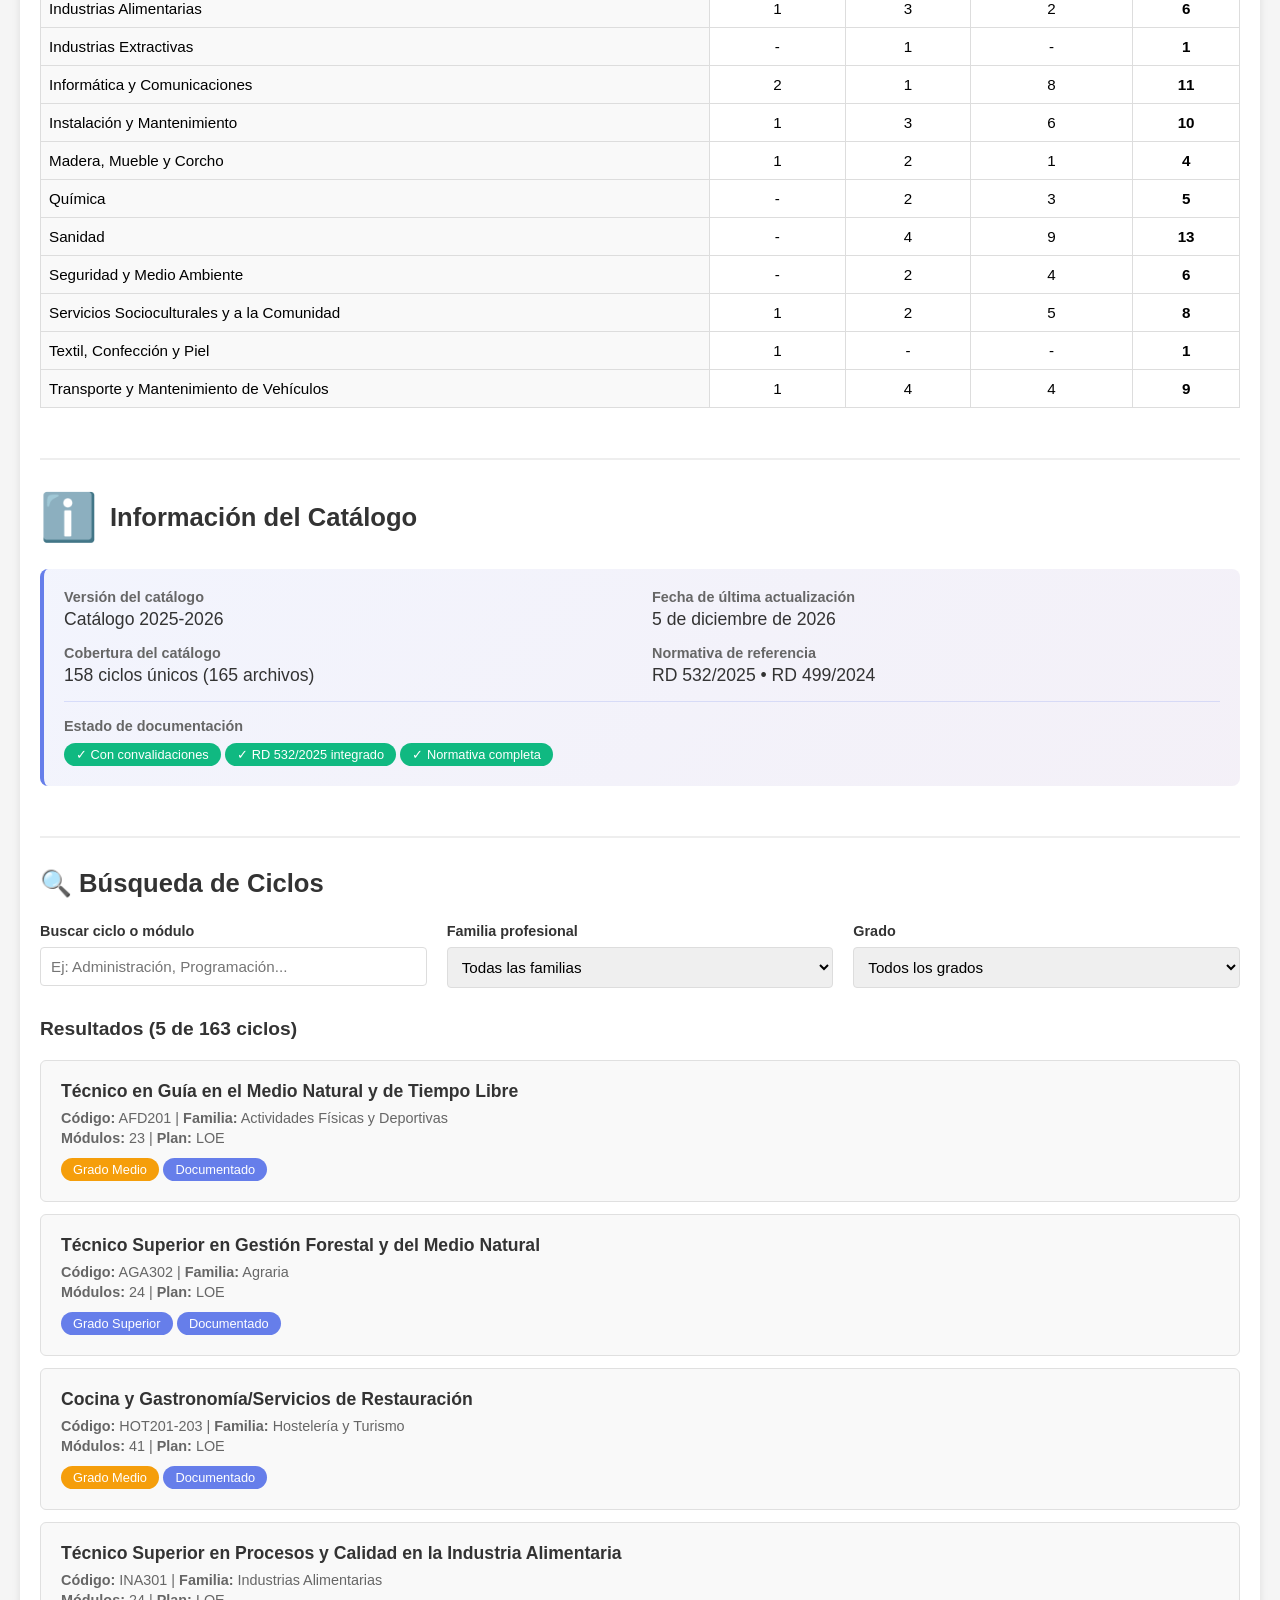
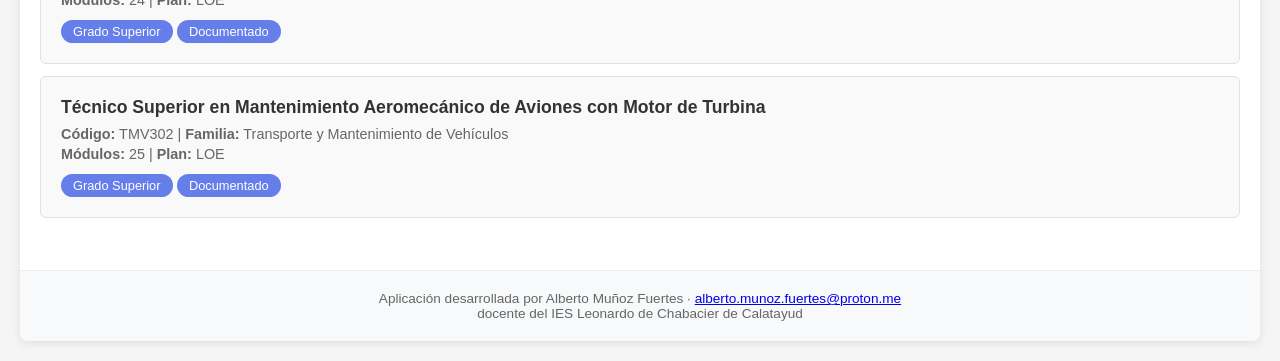
==== commit 5e07984c: "Añadir favicon SVG inline a index y estadísticas Co-Authored-By: Claude Haiku 5.5 <noreply@anthropic" ====
--- a/estadisticas.html
+++ b/estadisticas.html
@@ -4,6 +4,7 @@
     <meta charset="UTF-8">
     <meta name="viewport" content="width=device-width, initial-scale=1.0">
     <title>Estadísticas del Catálogo FP en Aragón</title>
+    <link rel="icon" href="data:image/svg+xml,%3Csvg xmlns='http://www.w3.org/2000/svg' viewBox='0 0 64 64'%3E%3Crect width='64' height='64' rx='12' fill='%232f5fb3'/%3E%3Ctext x='32' y='44' font-family='Arial,sans-serif' font-size='40' font-weight='700' text-anchor='middle' fill='white'%3EC%3C/text%3E%3C/svg%3E">
     <style>
         * { margin: 0; padding: 0; box-sizing: border-box; }
         body {
